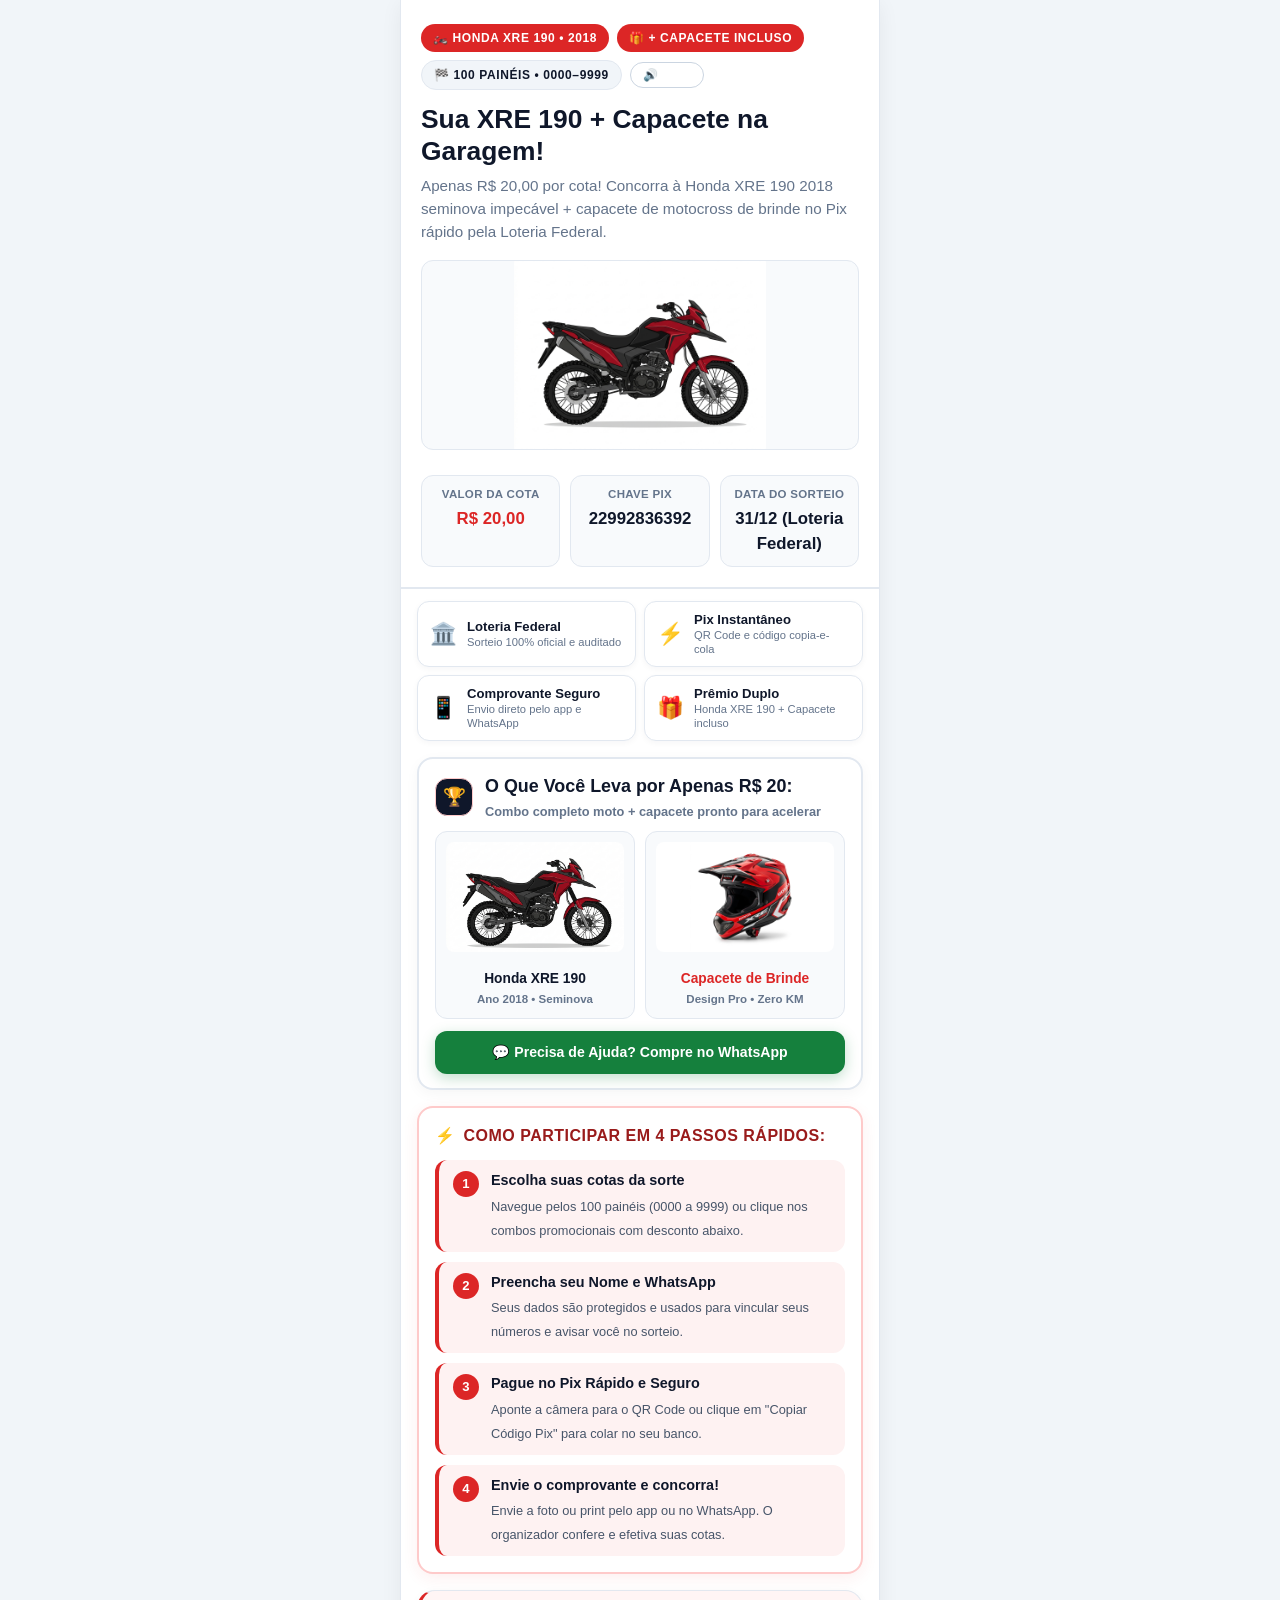
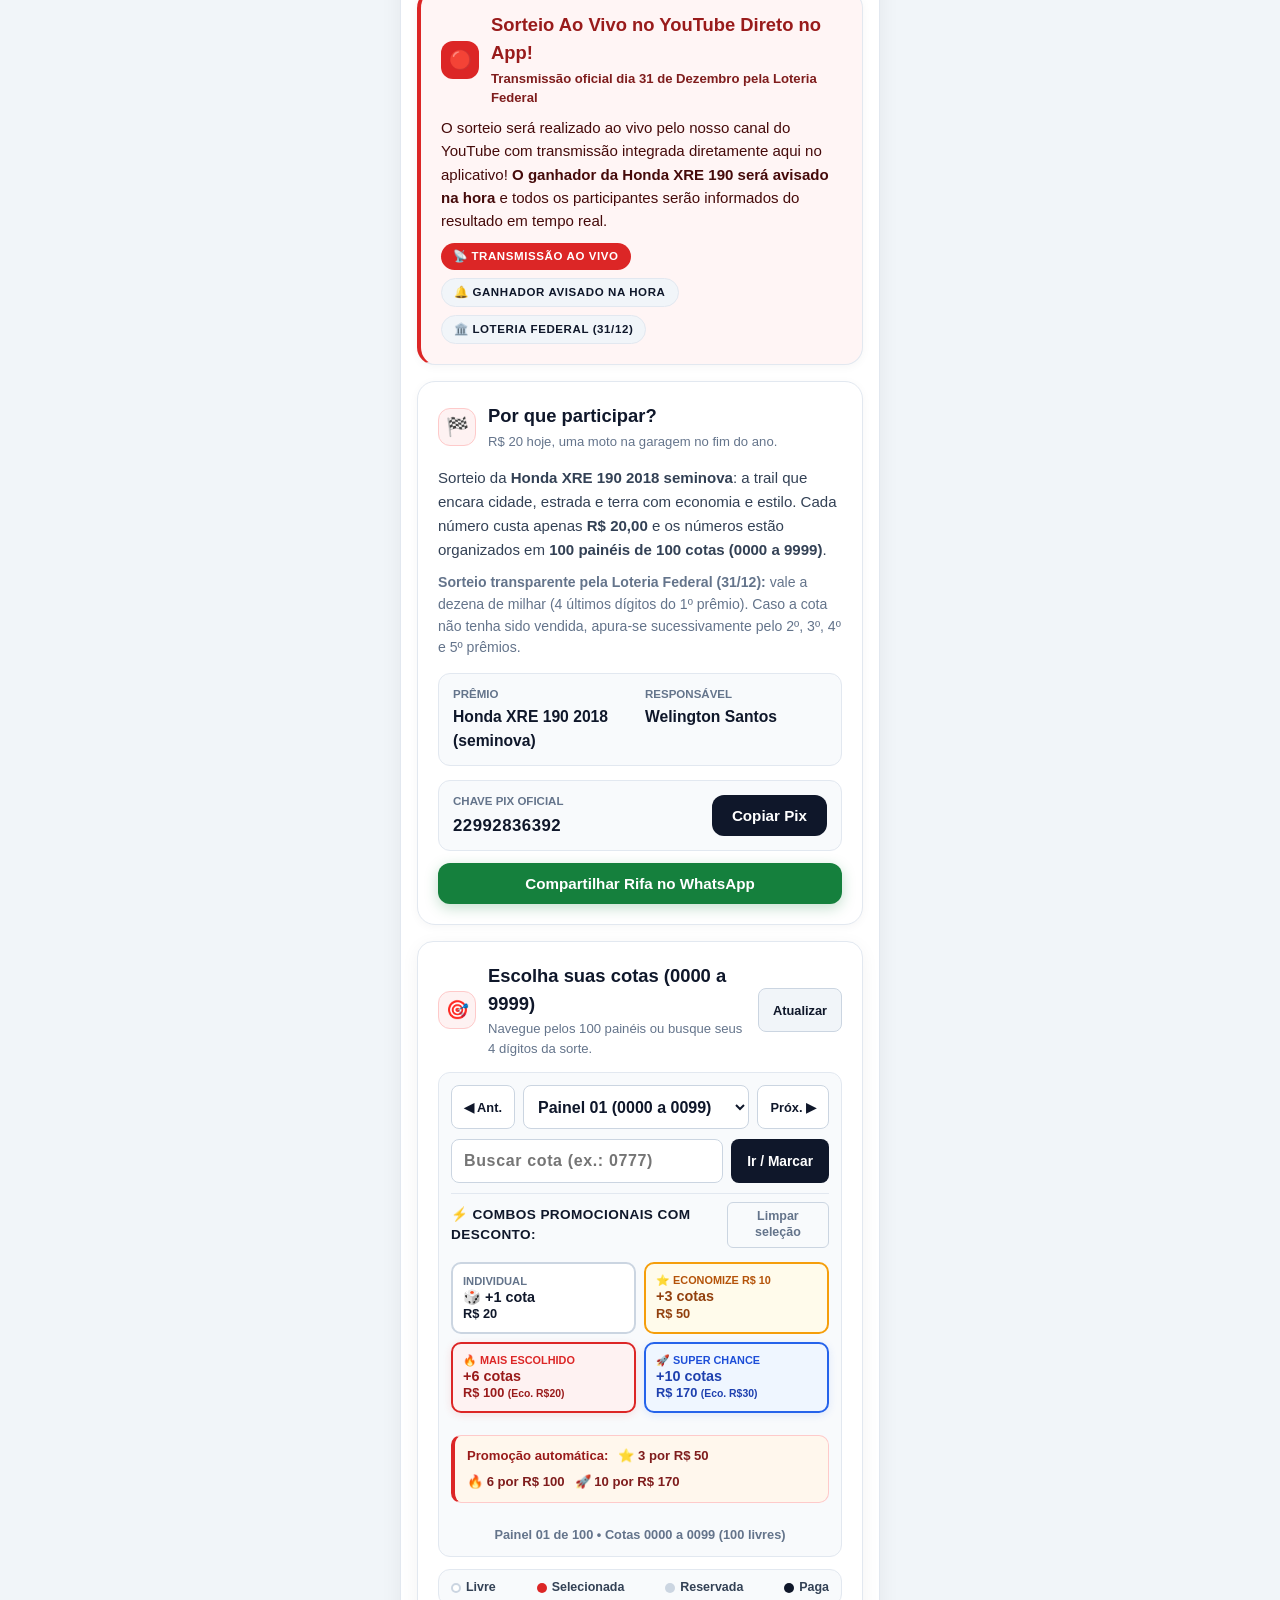
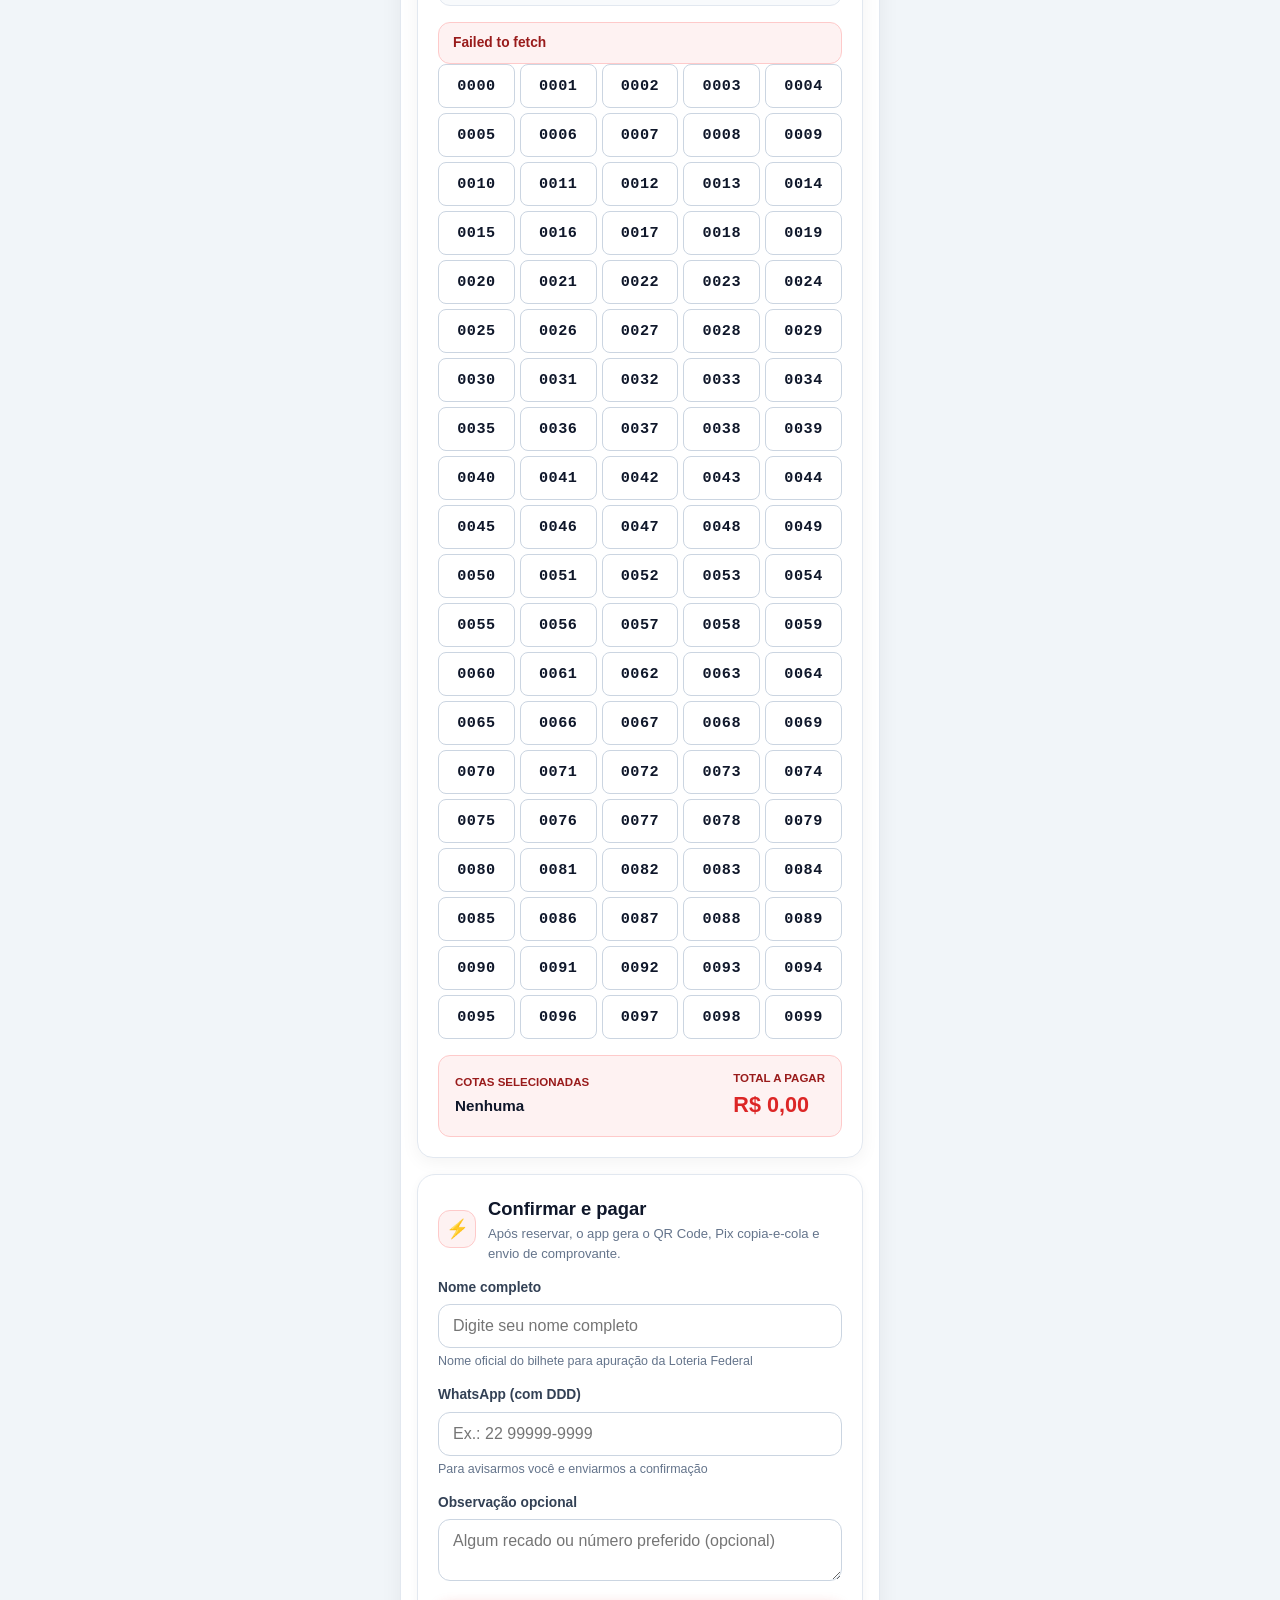
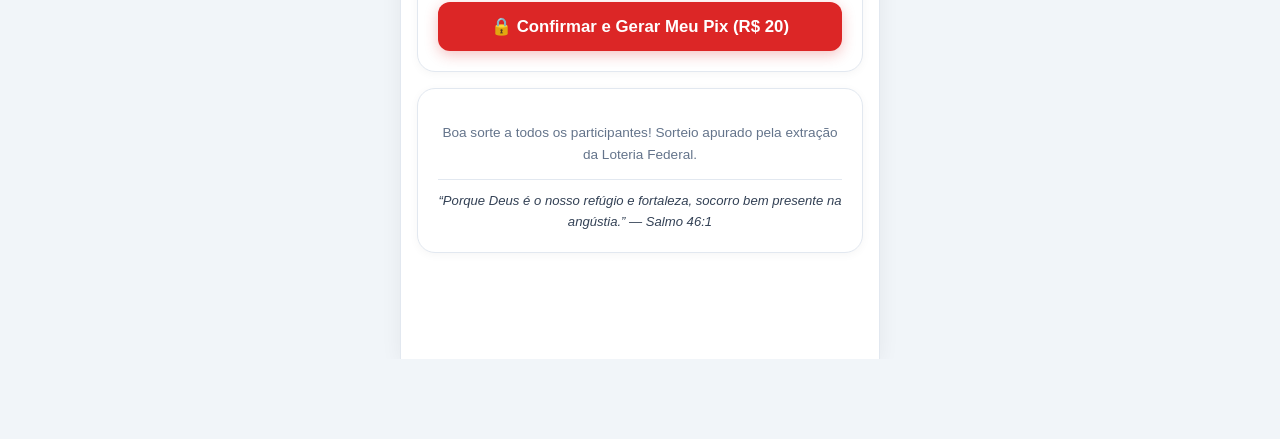
==== index.html @ b991d331 "feat: publicar Ação Entre Amigos com visual claro e painel protegido" ====
<!DOCTYPE html>

<html lang="pt-BR">

<head>

  <meta charset="UTF-8" />

  <meta name="viewport" content="width=device-width, initial-scale=1.0, viewport-fit=cover" />

  <meta name="apple-mobile-web-app-capable" content="yes" />

  <meta name="apple-mobile-web-app-status-bar-style" content="default" />

  <meta name="format-detection" content="telephone=no" />

  <meta name="HandheldFriendly" content="true" />

  <meta name="MobileOptimized" content="width" />

  <title>Rifa Honda XRE 190 2018 | Ação Entre Amigos</title>

  <meta name="description" content="Concorra a uma Honda XRE 190 2018 seminova pela Loteria Federal (31/12). Cotas de R$ 20,00 (0000 a 9999) com Pix rápido. Escolha seu número e garanta o seu." />

  <meta name="theme-color" content="#ffffff" />

  <link rel="preconnect" href="https://api.qrserver.com" />

  <link rel="stylesheet" href="assets/style.css?v=mobile10" />

</head>

<body class="public-body">

  <div class="mobile-app-shell">

    <header class="hero-card">

      <div class="hero-topline">

        <span class="mini-pill">🏍️ HONDA XRE 190 • 2018</span>

        <span class="mini-pill" style="background: #dc2626; color: #ffffff; font-weight: 800;">🎁 + CAPACETE INCLUSO</span>

        <span class="mini-pill mini-pill-light">🏁 100 PAINÉIS • 0000–9999</span>

        <button type="button" id="toggleSoundBtn" class="mini-pill sound-toggle-btn" aria-label="Ligar ou desligar som da moto" style="cursor: pointer; border: 1px solid #cbd5e1; background: #ffffff;">🔊 Som</button>

      </div>

      <audio id="engineAudio" preload="none" src="assets/motorcycle-rev.mp3"></audio>



      <div class="hero-content">

        <div>

          <h1>Sua XRE 190 + Capacete na Garagem!</h1>

          <p>

            Apenas R$ 20,00 por cota! Concorra à Honda XRE 190 2018 seminova impecável + capacete de motocross de brinde no Pix rápido pela Loteria Federal.

          </p>

        </div>

        <img src="assets/xre190-hero.jpg" alt="Honda XRE 190 2018 seminova, prêmio da rifa" class="hero-illustration" />

      </div>



      <div class="hero-stats">

        <div>

          <span>Valor da Cota</span>

          <strong id="valorNumeroHero">R$ 20,00</strong>

        </div>

        <div>

          <span>Chave Pix</span>

          <strong id="pixHero">22992836392</strong>

        </div>

        <div>

          <span>Data do Sorteio</span>

          <strong id="dataSorteioHero">31/12 (Loteria Federal)</strong>

        </div>

      </div>

    </header>



    <!-- Barra de Confiança e Transparência Oficial (Marketing & Garantia) -->
    <section class="trust-strip" aria-label="Garantias e Transparência">
      <div class="trust-item">
        <span class="trust-icon" aria-hidden="true">🏛️</span>
        <div>
          <strong class="trust-title">Loteria Federal</strong>
          <span class="trust-desc">Sorteio 100% oficial e auditado</span>
        </div>
      </div>
      <div class="trust-item">
        <span class="trust-icon" aria-hidden="true">⚡</span>
        <div>
          <strong class="trust-title">Pix Instantâneo</strong>
          <span class="trust-desc">QR Code e código copia-e-cola</span>
        </div>
      </div>
      <div class="trust-item">
        <span class="trust-icon" aria-hidden="true">📱</span>
        <div>
          <strong class="trust-title">Comprovante Seguro</strong>
          <span class="trust-desc">Envio direto pelo app e WhatsApp</span>
        </div>
      </div>
      <div class="trust-item">
        <span class="trust-icon" aria-hidden="true">🎁</span>
        <div>
          <strong class="trust-title">Prêmio Duplo</strong>
          <span class="trust-desc">Honda XRE 190 + Capacete incluso</span>
        </div>
      </div>
    </section>

    <main>

      <!-- Vitrine Oficial dos Prêmios: Moto + Capacete (Almir #691) -->

      <section class="soft-card prize-showcase-card" style="border: 2px solid #e2e8f0; padding: 14px 16px; margin-bottom: 14px; box-shadow: 0 4px 14px rgba(0,0,0,0.04);">

        <div class="card-title-row" style="margin-bottom: 10px;">

          <div class="icon-bubble" style="background: #0f172a; color: #ffffff;">🏆</div>

          <div>

            <h2 style="font-size: 1.12rem; margin: 0 0 2px; color: #0f172a;">O Que Você Leva por Apenas R$ 20:</h2>

            <p style="margin: 0; color: #64748b; font-size: 0.8rem; font-weight: 600;">Combo completo moto + capacete pronto para acelerar</p>

          </div>

        </div>



        <div class="dual-prize-grid" style="display: grid; grid-template-columns: 1fr 1fr; gap: 10px; margin-bottom: 12px;">

          <div class="prize-item" style="background: #f8fafc; border: 1px solid #e2e8f0; border-radius: 12px; padding: 10px; text-align: center;">

            <img src="assets/xre190-hero.jpg" alt="Honda XRE 190 2018 seminova" style="width: 100%; height: 110px; object-fit: cover; border-radius: 8px; margin-bottom: 6px;" />

            <strong style="display: block; font-size: 0.86rem; color: #0f172a;">Honda XRE 190</strong>

            <span style="display: block; font-size: 0.72rem; color: #64748b; font-weight: 600;">Ano 2018 • Seminova</span>

          </div>



          <div class="prize-item" style="background: #f8fafc; border: 1px solid #e2e8f0; border-radius: 12px; padding: 10px; text-align: center;">

            <img src="assets/capacete-premio.jpg" alt="Capacete de Motocross/Enduro" style="width: 100%; height: 110px; object-fit: contain; background: #ffffff; border-radius: 8px; margin-bottom: 6px;" />

            <strong style="display: block; font-size: 0.86rem; color: #dc2626;">Capacete de Brinde</strong>

            <span style="display: block; font-size: 0.72rem; color: #64748b; font-weight: 600;">Design Pro • Zero KM</span>

          </div>

        </div>



        <a href="https://wa.me/5522992839362?text=Ol%C3%A1%2C%20quero%20ajuda%20para%20comprar%20minhas%20cotas%20da%20Honda%20XRE%20190%20com%20capacete!" target="_blank" rel="noopener" class="button button-whatsapp button-full" style="font-size: 0.88rem; padding: 11px 14px; text-decoration: none;">

          💬 Precisa de Ajuda? Compre no WhatsApp

        </a>

      </section>

      <!-- Anúncio Oficial: Sorteio Ao Vivo no YouTube (Almir #389) -->

            <!-- Passo a passo facil para pessoas simples (Almir #601 / Almir #1489) -->
      <section class="soft-card steps-card" style="background: #ffffff; border: 2px solid #fecaca; border-radius: 16px; padding: 16px; margin-bottom: 16px; box-shadow: 0 4px 16px rgba(220, 38, 38, 0.07);">
        <h3 style="margin: 0 0 12px; font-size: 1rem; font-weight: 800; color: #991b1b; text-transform: uppercase; letter-spacing: 0.5px; display: flex; align-items: center; gap: 8px;">
          <span>&#9889;</span> Como Participar em 4 Passos Rápidos:
        </h3>
        <div style="display: grid; grid-template-columns: 1fr; gap: 10px;">
          <div style="display: flex; align-items: flex-start; gap: 12px; background: #fef2f2; padding: 10px 14px; border-radius: 12px; border-left: 4px solid #dc2626;">
            <span style="background: #dc2626; color: #fff; width: 26px; height: 26px; border-radius: 50%; display: flex; align-items: center; justify-content: center; font-weight: 800; font-size: 0.82rem; flex-shrink: 0; margin-top: 1px;">1</span>
            <div>
              <strong style="display: block; font-size: 0.9rem; color: #0f172a; margin-bottom: 2px;">Escolha suas cotas da sorte</strong>
              <span style="font-size: 0.8rem; color: #475569; line-height: 1.35;">Navegue pelos 100 painéis (0000 a 9999) ou clique nos combos promocionais com desconto abaixo.</span>
            </div>
          </div>
          <div style="display: flex; align-items: flex-start; gap: 12px; background: #fef2f2; padding: 10px 14px; border-radius: 12px; border-left: 4px solid #dc2626;">
            <span style="background: #dc2626; color: #fff; width: 26px; height: 26px; border-radius: 50%; display: flex; align-items: center; justify-content: center; font-weight: 800; font-size: 0.82rem; flex-shrink: 0; margin-top: 1px;">2</span>
            <div>
              <strong style="display: block; font-size: 0.9rem; color: #0f172a; margin-bottom: 2px;">Preencha seu Nome e WhatsApp</strong>
              <span style="font-size: 0.8rem; color: #475569; line-height: 1.35;">Seus dados são protegidos e usados para vincular seus números e avisar você no sorteio.</span>
            </div>
          </div>
          <div style="display: flex; align-items: flex-start; gap: 12px; background: #fef2f2; padding: 10px 14px; border-radius: 12px; border-left: 4px solid #dc2626;">
            <span style="background: #dc2626; color: #fff; width: 26px; height: 26px; border-radius: 50%; display: flex; align-items: center; justify-content: center; font-weight: 800; font-size: 0.82rem; flex-shrink: 0; margin-top: 1px;">3</span>
            <div>
              <strong style="display: block; font-size: 0.9rem; color: #0f172a; margin-bottom: 2px;">Pague no Pix Rápido e Seguro</strong>
              <span style="font-size: 0.8rem; color: #475569; line-height: 1.35;">Aponte a câmera para o QR Code ou clique em "Copiar Código Pix" para colar no seu banco.</span>
            </div>
          </div>
          <div style="display: flex; align-items: flex-start; gap: 12px; background: #fef2f2; padding: 10px 14px; border-radius: 12px; border-left: 4px solid #dc2626;">
            <span style="background: #dc2626; color: #fff; width: 26px; height: 26px; border-radius: 50%; display: flex; align-items: center; justify-content: center; font-weight: 800; font-size: 0.82rem; flex-shrink: 0; margin-top: 1px;">4</span>
            <div>
              <strong style="display: block; font-size: 0.9rem; color: #0f172a; margin-bottom: 2px;">Envie o comprovante e concorra!</strong>
              <span style="font-size: 0.8rem; color: #475569; line-height: 1.35;">Envie a foto ou print pelo app ou no WhatsApp. O organizador confere e efetiva suas cotas.</span>
            </div>
          </div>
        </div>
      </section>



      <section class="soft-card live-announcement-card" style="border-left: 4px solid #dc2626; background: #fff5f5; margin-bottom: 16px;">

        <div class="card-title-row" style="margin-bottom: 8px;">

          <div class="icon-bubble" style="background: #dc2626; color: #ffffff; border: none;">🔴</div>

          <div>

            <h2 style="color: #991b1b; font-size: 1.15rem; margin: 0 0 2px;">Sorteio Ao Vivo no YouTube Direto no App!</h2>

            <p style="color: #7f1d1d; font-weight: 600; margin: 0;">Transmissão oficial dia 31 de Dezembro pela Loteria Federal</p>

          </div>

        </div>

        <p class="main-text" style="color: #450a0a; margin-bottom: 10px; line-height: 1.55;">

          O sorteio será realizado ao vivo pelo nosso canal do YouTube com transmissão integrada diretamente aqui no aplicativo! <strong>O ganhador da Honda XRE 190 será avisado na hora</strong> e todos os participantes serão informados do resultado em tempo real.

        </p>

        <div style="display: flex; gap: 8px; flex-wrap: wrap;">

          <span class="mini-pill" style="background: #dc2626; font-size: 0.72rem;">📡 TRANSMISSÃO AO VIVO</span>

          <span class="mini-pill mini-pill-light" style="font-size: 0.72rem;">🔔 GANHADOR AVISADO NA HORA</span>

          <span class="mini-pill mini-pill-light" style="font-size: 0.72rem;">🏛️ LOTERIA FEDERAL (31/12)</span>

        </div>

      </section>



      <section class="soft-card cause-card">

        <div class="card-title-row">

          <div class="icon-bubble">🏁</div>

          <div>

            <h2>Por que participar?</h2>

            <p>R$ 20 hoje, uma moto na garagem no fim do ano.</p>

          </div>

        </div>



        <p class="main-text">

          Sorteio da <strong>Honda XRE 190 2018 seminova</strong>: a trail que encara cidade, estrada e terra com economia e estilo. Cada número custa apenas <strong>R$ 20,00</strong> e os números estão organizados em <strong>100 painéis de 100 cotas (0000 a 9999)</strong>.

        </p>

        <p class="support-text">

          <strong>Sorteio transparente pela Loteria Federal (31/12):</strong> vale a dezena de milhar (4 últimos dígitos do 1º prêmio). Caso a cota não tenha sido vendida, apura-se sucessivamente pelo 2º, 3º, 4º e 5º prêmios.

        </p>



        <div class="mini-info-grid">

          <div><span>Prêmio</span><strong id="premioInfo">Honda XRE 190 2018 + Capacete de Brinde</strong></div>

          <div><span>Responsável</span><strong id="responsavelInfo">Welington Santos</strong></div>

        </div>



        <div class="pix-box">

          <div>

            <span>Chave Pix Oficial</span>

            <strong id="pixKeyText">22992836392</strong>

          </div>

          <button class="button button-blue" type="button" id="copyPixBtn">Copiar Pix</button>

        </div>



        <button class="button button-whatsapp button-full" type="button" id="shareBtn" style="margin-top: 12px;">Compartilhar Rifa no WhatsApp</button>

      </section>



      <section class="soft-card numbers-card">

        <div class="card-title-row title-with-action">

          <div class="title-left">

            <div class="icon-bubble">🎯</div>

            <div>

              <h2>Escolha suas cotas (0000 a 9999)</h2>

              <p>Navegue pelos 100 painéis ou busque seus 4 dígitos da sorte.</p>

            </div>

          </div>

          <button class="small-button" type="button" id="refreshBtn">Atualizar</button>

        </div>



        <div class="panel-controls" aria-label="Navegação de painéis e busca de cota">

          <div class="panel-nav-row">

            <button class="small-button panel-step-btn" type="button" id="prevPanelBtn" aria-label="Painel anterior">◀ Ant.</button>

            <select id="panelSelect" class="panel-select" aria-label="Selecionar painel de 100 números"></select>

            <button class="small-button panel-step-btn" type="button" id="nextPanelBtn" aria-label="Próximo painel">Próx. ▶</button>

          </div>

          <div class="panel-search-row">

            <input type="text" id="searchNumberInput" class="search-number-input" inputmode="numeric" maxlength="4" placeholder="Buscar cota (ex.: 0777)" aria-label="Buscar número de 4 dígitos" />

            <button class="button button-blue search-number-btn" type="button" id="searchNumberBtn">Ir / Marcar</button>

          </div>

                    <div class="quick-pick-bar" aria-label="Escolha rápida de cotas promocionais">
            <div class="quick-pick-header" style="display: flex; justify-content: space-between; align-items: center; margin-bottom: 8px; width: 100%;">
              <span class="quick-pick-label" style="font-weight: 800; color: #0f172a; font-size: 0.85rem;">&#9889; Combos Promocionais com Desconto:</span>
              <button class="quick-pick-btn clear-btn" type="button" id="clearSelectionBtn" style="font-size: 0.78rem; padding: 6px 12px; border-radius: 6px; border: 1px solid #cbd5e1; background: #f8fafc; color: #64748b; cursor: pointer; min-height: 38px;">Limpar seleção</button>
            </div>
            <div class="quick-pick-actions" style="display: grid; grid-template-columns: 1fr 1fr; gap: 8px; width: 100%;">
              <button class="quick-pick-btn qp-card" type="button" data-quick-pick="1" style="min-height: 52px; padding: 10px; border-radius: 10px; border: 2px solid #cbd5e1; background: #ffffff; text-align: left; cursor: pointer; transition: transform 0.1s ease;">
                <span style="font-size: 0.7rem; font-weight: 800; color: #64748b; display: block; text-transform: uppercase;">Individual</span>
                <strong style="font-size: 0.9rem; color: #0f172a;">&#127922; +1 cota</strong>
                <span style="font-size: 0.8rem; font-weight: 800; color: #0f172a; float: right;">R$ 20</span>
              </button>
              <button class="quick-pick-btn qp-card" type="button" data-quick-pick="3" style="min-height: 52px; padding: 10px; border-radius: 10px; border: 2px solid #f59e0b; background: #fffbeb; text-align: left; cursor: pointer; transition: transform 0.1s ease;">
                <span style="font-size: 0.68rem; font-weight: 900; color: #b45309; display: block; text-transform: uppercase;">&#11088; Economize R$ 10</span>
                <strong style="font-size: 0.9rem; color: #92400e;">+3 cotas</strong>
                <span style="font-size: 0.8rem; font-weight: 800; color: #92400e; float: right;">R$ 50</span>
              </button>
              <button class="quick-pick-btn qp-card" type="button" data-quick-pick="6" style="min-height: 52px; padding: 10px; border-radius: 10px; border: 2px solid #dc2626; background: #fef2f2; text-align: left; cursor: pointer; transition: transform 0.1s ease; box-shadow: 0 2px 8px rgba(220, 38, 38, 0.12);">
                <span style="font-size: 0.68rem; font-weight: 900; color: #dc2626; display: block; text-transform: uppercase;">&#128293; Mais Escolhido</span>
                <strong style="font-size: 0.9rem; color: #991b1b;">+6 cotas</strong>
                <span style="font-size: 0.8rem; font-weight: 800; color: #991b1b; float: right;">R$ 100 <small style="font-size: 0.65rem;">(Eco. R$20)</small></span>
              </button>
              <button class="quick-pick-btn qp-card" type="button" data-quick-pick="10" style="min-height: 52px; padding: 10px; border-radius: 10px; border: 2px solid #2563eb; background: #eff6ff; text-align: left; cursor: pointer; transition: transform 0.1s ease; box-shadow: 0 2px 8px rgba(37, 99, 235, 0.12);">
                <span style="font-size: 0.68rem; font-weight: 900; color: #1d4ed8; display: block; text-transform: uppercase;">&#128640; Super Chance</span>
                <strong style="font-size: 0.9rem; color: #1e40af;">+10 cotas</strong>
                <span style="font-size: 0.8rem; font-weight: 800; color: #1e40af; float: right;">R$ 170 <small style="font-size: 0.65rem;">(Eco. R$30)</small></span>
              </button>
            </div>
          </div>

          <aside class="promo-strip" aria-label="Promoções automáticas">

            <strong>Promoção automática:</strong><span>⭐ 3 por R$ 50</span><span>🔥 6 por R$ 100</span><span>🚀 10 por R$ 170</span>

          </aside>

          <div class="panel-meta-row" id="panelMetaText">Painel 01 de 100 • Números 0000 a 0099</div>

        </div>



        <div class="legend-mobile">

          <span><i class="status-dot free"></i>Livre</span>

          <span><i class="status-dot selected"></i>Selecionada</span>

          <span><i class="status-dot reserved"></i>Reservada</span>

          <span><i class="status-dot paid"></i>Paga</span>

        </div>



        <div id="statusMessage" class="message-box" hidden></div>

        <div id="numbersGrid" class="numbers-grid" aria-live="polite"></div>



        <div class="total-card">

          <div>

            <span>Cotas Selecionadas</span>

            <strong id="selectedNumbersText">Nenhuma</strong>

          </div>

          <div>

            <span>Total a Pagar</span>

            <strong id="selectedTotalText">R$ 0,00</strong>

          </div>

        </div>

      </section>



      <section class="soft-card form-card">

        <div class="card-title-row">

          <div class="icon-bubble">⚡</div>

          <div>

            <h2>Confirmar e pagar</h2>

            <p>Após reservar, o app gera o QR Code, Pix copia-e-cola e envio de comprovante.</p>

          </div>

        </div>



        <form id="reserveForm" autocomplete="on" class="mobile-form">

          <label>

            Nome completo

            <input type="text" id="nome" name="nome" placeholder="Digite seu nome completo" required />

            <small style="display:block; color: #64748b; font-size: 0.78rem; font-weight: 500; margin-top: 4px;">Nome oficial do bilhete para apuração da Loteria Federal</small>

          </label>

          <label>

            WhatsApp (com DDD)

            <input type="tel" id="whatsapp" name="whatsapp" placeholder="Ex.: 22 99999-9999" required />

            <small style="display:block; color: #64748b; font-size: 0.78rem; font-weight: 500; margin-top: 4px;">Para avisarmos você e enviarmos a confirmação</small>

          </label>

          <label>

            Observação opcional

            <textarea id="observacao" name="observacao" rows="2" placeholder="Algum recado ou número preferido (opcional)"></textarea>

          </label>

          <button class="button button-main button-full" type="submit" id="reserveBtn" style="font-size: 1.05rem; padding: 14px 20px;">🔒 Confirmar e Gerar Meu Pix (R$ 20)</button>

        </form>

      </section>

    </main>



    <footer class="soft-card footer-card">

      <p>

        Boa sorte a todos os participantes! Sorteio apurado pela extração da Loteria Federal.

      </p>

      <blockquote>“Porque Deus é o nosso refúgio e fortaleza, socorro bem presente na angústia.” — Salmo 46:1</blockquote>

    </footer>

  </div>



  <div class="bottom-summary" id="bottomSummary" hidden>

    <div>

      <span>Cotas Selecionadas</span>

      <strong id="bottomSelectedText">Nenhuma</strong>

    </div>

    <button class="button button-main" type="button" id="goToFormBtn">🏍️ Comprar Cotas</button>

  </div>



  <div class="modal" id="successModal" aria-hidden="true">

    <div class="modal-backdrop" data-close-modal></div>

    <div class="modal-card" role="dialog" aria-modal="true" aria-labelledby="modalTitle">

      <button class="modal-close" type="button" data-close-modal aria-label="Fechar">×</button>



      <div class="modal-heart">🏍️</div>

      <h2 id="modalTitle">Reserva Confirmada!</h2>

      <p class="modal-subtitle">Efetue o Pix abaixo e envie o comprovante para garantir suas cotas.</p>



      <div class="payment-summary">

        <div><span>Cotas</span><strong id="modalNumbers">—</strong></div>

        <div><span>Valor Total</span><strong id="modalTotal">—</strong></div>

        <div><span>Chave Pix</span><strong id="modalPixKey">—</strong></div>

      </div>



      <div class="qr-area">

        <img id="pixQrCode" alt="QR Code Pix" />

        <p>Aponte a câmera do seu banco ou utilize o copia-e-cola abaixo.</p>

      </div>



      <label class="copy-paste-label">

        Pix copia e cola

        <textarea id="pixCopyPaste" rows="4" readonly></textarea>

      </label>



            <div class="modal-actions-grid">
        <button class="button button-main" type="button" id="copyPixPayloadBtn" style="grid-column: 1 / -1; min-height: 52px; font-size: 1.05rem; font-weight: 900; background: #dc2626; color: #ffffff; border-radius: 12px; display: flex; align-items: center; justify-content: center; gap: 8px; border: none; cursor: pointer; box-shadow: 0 4px 16px rgba(220, 38, 38, 0.35);">
          &#128203; Copiar Código Pix (Copia e Cola)
        </button>
        <button class="button button-blue" type="button" id="copyPixAgainBtn" style="min-height: 48px; border-radius: 10px; font-weight: 700;">Copiar Chave</button>
        <a class="button button-whatsapp" id="openWhatsAppBtn" target="_blank" rel="noopener" style="min-height: 48px; border-radius: 10px; display: flex; align-items: center; justify-content: center; font-weight: 800;">&#128172; Enviar no WhatsApp</a>
        <button class="button button-amber" type="button" id="btnDownloadReceipt" style="grid-column: 1 / -1; background: #f59e0b; color: #000; font-weight: 900; font-size: 0.95rem; border-radius: 12px; padding: 13px; display: flex; align-items: center; justify-content: center; gap: 8px; border: none; cursor: pointer; min-height: 48px; box-shadow: 0 4px 12px rgba(245, 158, 11, 0.25);">&#128229; Baixar Comprovante Oficial (PDF / Imagem)</button>
      </div>



      <div class="proof-upload-card">

        <div class="card-title-row compact-title">

          <div class="icon-bubble small">📎</div>

          <div>

            <h3>Enviar comprovante pelo app</h3>

            <p>Envie foto ou print do Pix. A responsável confere no painel na hora.</p>

          </div>

        </div>



        <label class="file-label">

          <input type="file" id="proofFile" accept="image/*,.pdf" />

          <span id="proofFileName">Escolher comprovante ou print</span>

        </label>



        <button class="button button-main button-full" type="button" id="sendProofBtn">Enviar comprovante</button>

        <p class="tiny-warning">Por segurança, a confirmação final é conferida no banco pela responsável.</p>

        <div id="proofMessage" class="message-box" hidden></div>

      </div>

    </div>

  </div>



  <!-- Fallback de Configuração Pública Sanitizada -->

  <script>

    window.RIFA_CONFIG = window.RIFA_CONFIG || {

      NOME_RIFA: "Ação Entre Amigos — Rifa Honda XRE 190 2018",

      TITULO_CURTO: "Rifa Honda XRE 190",

      SUBTITULO: "Ação Entre Amigos",

      RESPONSAVEL_NOME: "Welington Santos",

      WHATSAPP_RESPONSAVEL: "5522992839362",

      DATA_SORTEIO: "31/12 (Loteria Federal)",

      PREMIO_RIFA: "Honda XRE 190 2018 (seminova)",

      PIX_KEY: "22992836392",

      PIX_RECEBEDOR: "WELINGTON SANTOS",

      PIX_CIDADE: "CARMO",

      VALOR_NUMERO: 20,

      QUANTIDADE_NUMEROS: 10000,

      NUMERO_INICIAL: 0,

      TAMANHO_PAINEL: 100,

      AUTO_CONFIRMAR_COM_COMPROVANTE: false,

      API_URL: "https://script.google.com/macros/s/AKfycbxPV_Y1h0k_ZbJl5XsF2fx3v8vx-r-s9mOk5SiaCAtKu3D9Ix5F-smWYPvVfv2g0OoN/exec"

    };

  </script>

  <script src="assets/config.js"></script>

  <script src="assets/app.js?v=clean9_mobile"></script>

  <script>

    (function initSound() {
      const audio = document.getElementById('engineAudio');
      const btn = document.getElementById('toggleSoundBtn');
      if (!audio || !btn) return;
      let soundEnabled = true;

      window.playMotoSound = function() {
        if (!soundEnabled) return;
        try {
          audio.currentTime = 0;
          audio.play().catch(function() {});
        } catch (e) {}
      };

      // Mute / Unmute toggle button
      btn.addEventListener('click', function(e) {
        e.stopPropagation();
        soundEnabled = !soundEnabled;
        if (soundEnabled) {
          btn.textContent = '🔊 Som';
          window.playMotoSound();
        } else {
          btn.textContent = '🔇 Mudo';
          audio.pause();
          audio.currentTime = 0;
        }
      });

      function hasSelectedNumbers() {
        const bottom = document.getElementById('bottomSummary');
        if (bottom && !bottom.hidden) return true;
        return document.querySelectorAll('.number-button.selected').length > 0;
      }

      // Trigger sound ONLY on red Comprar click when numbers are selected (Almir #765 / #780 / #792)
      function attachBuyTriggers() {
        const goToFormBtn = document.getElementById('goToFormBtn');
        if (goToFormBtn) {
          goToFormBtn.addEventListener('click', function() {
            if (hasSelectedNumbers()) {
              window.playMotoSound();
            }
          });
        }
        const reserveBtn = document.getElementById('reserveBtn');
        if (reserveBtn) {
          reserveBtn.addEventListener('click', function() {
            if (hasSelectedNumbers()) {
              window.playMotoSound();
            }
          });
        }
      }

      if (document.readyState === 'loading') {
        document.addEventListener('DOMContentLoaded', attachBuyTriggers);
      } else {
        attachBuyTriggers();
      }
    })();

  </script>

</body>

</html>
---- assets/style.css ----
/* ========================================================
   RIFA HONDA XRE 190 2018 — TEMA CLEAN (BRANCO, PRETO, VERMELHO E CINZAS)
   Design limpo, minimalista, mobile-first e 100% acessível (WCAG AA/AAA).
   Paleta:
     Branco Puro: #ffffff, #fafafa
     Preto / Grafite Escuro: #0f172a, #1e293b, #000000
     Vermelho Destaque (Racing Red): #dc2626, #b91c1c, #991b1b, #fef2f2 (fundo suave)
     Cinzas Estruturais: #f8fafc, #f1f5f9, #e2e8f0, #cbd5e1, #94a3b8, #64748b, #334155
     WhatsApp Seguro: #15803d (Contraste > 5.02:1 sobre branco)
   ======================================================== */

:root {
  --bg-page: #f1f5f9;
  --bg-shell: #ffffff;
  --bg-card: #ffffff;
  --bg-subtle: #f8fafc;
  --bg-muted: #f1f5f9;

  --border-light: #e2e8f0;
  --border-medium: #cbd5e1;
  --border-dark: #94a3b8;

  --text-main: #0f172a;
  --text-body: #334155;
  --text-muted: #64748b;
  --text-light: #94a3b8;
  --text-white: #ffffff;

  --red-primary: #dc2626;
  --red-hover: #b91c1c;
  --red-dark: #991b1b;
  --red-soft-bg: #fef2f2;
  --red-soft-border: #fecaca;

  --black-solid: #0f172a;
  --black-hover: #1e293b;

  --whatsapp-green: #15803d;
  --whatsapp-hover: #166534;

  --radius-sm: 8px;
  --radius-md: 12px;
  --radius-lg: 18px;
  --radius-full: 9999px;

  --shadow-subtle: 0 2px 10px rgba(0, 0, 0, 0.04);
  --shadow-card: 0 4px 20px rgba(0, 0, 0, 0.06);
  --shadow-float: 0 -4px 25px rgba(0, 0, 0, 0.08);
  --shadow-modal: 0 20px 45px rgba(0, 0, 0, 0.18);
}

*, *::before, *::after {
  box-sizing: border-box;
}

html {
  -webkit-text-size-adjust: 100%;
  text-size-adjust: 100%;
  touch-action: manipulation;
  overflow-x: hidden;
  width: 100%;
}

body.public-body {
  margin: 0;
  padding: 0;
  background-color: var(--bg-page);
  color: var(--text-main);
  font-family: -apple-system, BlinkMacSystemFont, "Segoe UI", Roboto, "Helvetica Neue", Arial, sans-serif;
  -webkit-font-smoothing: antialiased;
  -moz-osx-font-smoothing: grayscale;
  line-height: 1.5;
  overflow-x: hidden;
  width: 100%;
  max-width: 100%;
  touch-action: manipulation;
  -webkit-overflow-scrolling: touch;
}

/* SHELL MOBILE ANTI-PINÇA & VIEWPORT CONTAINMENT */
.mobile-app-shell {
  max-width: 480px;
  width: 100%;
  margin: 0 auto;
  min-height: 100vh;
  background-color: var(--bg-shell);
  border-left: 1px solid var(--border-light);
  border-right: 1px solid var(--border-light);
  box-shadow: var(--shadow-card);
  position: relative;
  padding-bottom: 90px; /* espaço para o floating bottom bar */
  overflow-x: hidden;
  box-sizing: border-box;
}

/* HEADER / HERO */
.hero-card {
  background-color: var(--bg-shell);
  border-bottom: 2px solid var(--border-light);
  padding: 24px 20px 20px;
}

.hero-topline {
  display: flex;
  gap: 8px;
  align-items: center;
  margin-bottom: 14px;
}

.mini-pill {
  display: inline-flex;
  align-items: center;
  gap: 4px;
  padding: 5px 12px;
  border-radius: var(--radius-full);
  font-size: 0.75rem;
  font-weight: 800;
  letter-spacing: 0.6px;
  text-transform: uppercase;
  background-color: var(--red-primary);
  color: var(--text-white);
}

.mini-pill.mini-pill-light {
  background-color: var(--bg-muted);
  color: var(--text-main);
  border: 1px solid var(--border-light);
}

.hero-content h1 {
  font-size: 1.65rem;
  font-weight: 800;
  color: var(--text-main);
  margin: 0 0 8px;
  line-height: 1.2;
}

.hero-content p {
  font-size: 0.95rem;
  color: var(--text-muted);
  margin: 0;
  line-height: 1.5;
}

.hero-illustration {
  width: 100%;
  max-height: 190px;
  object-fit: contain;
  border-radius: var(--radius-md);
  margin-top: 16px;
  background-color: var(--bg-subtle);
  border: 1px solid var(--border-light);
}

.hero-stats {
  display: grid;
  grid-template-columns: repeat(3, 1fr);
  gap: 10px;
  margin-top: 18px;
}

.hero-stats > div {
  background-color: var(--bg-subtle);
  border: 1px solid var(--border-light);
  border-radius: var(--radius-md);
  padding: 10px 8px;
  text-align: center;
}

.hero-stats span {
  display: block;
  font-size: 0.72rem;
  font-weight: 700;
  color: var(--text-muted);
  text-transform: uppercase;
  margin-bottom: 3px;
  letter-spacing: 0.3px;
}

.hero-stats strong {
  display: block;
  font-size: 1.05rem;
  font-weight: 800;
  color: var(--text-main);
}

#valorNumeroHero {
  color: var(--red-primary);
}

/* CARTOES DE CONTEUDO */
.soft-card {
  background-color: var(--bg-card);
  border: 1px solid var(--border-light);
  border-radius: var(--radius-lg);
  padding: 20px;
  margin: 16px;
  box-shadow: var(--shadow-subtle);
}

.card-title-row {
  display: flex;
  align-items: center;
  gap: 12px;
  margin-bottom: 14px;
}

.card-title-row.title-with-action {
  justify-content: space-between;
}

.title-left {
  display: flex;
  align-items: center;
  gap: 12px;
}

.icon-bubble {
  width: 38px;
  height: 38px;
  border-radius: var(--radius-md);
  background-color: var(--red-soft-bg);
  border: 1px solid var(--red-soft-border);
  color: var(--red-primary);
  display: flex;
  align-items: center;
  justify-content: center;
  font-size: 1.15rem;
  flex-shrink: 0;
}

.icon-bubble.small {
  width: 32px;
  height: 32px;
  font-size: 1rem;
}

.card-title-row h2 {
  font-size: 1.15rem;
  font-weight: 800;
  color: var(--text-main);
  margin: 0 0 2px;
}

.card-title-row p {
  font-size: 0.82rem;
  color: var(--text-muted);
  margin: 0;
}

.main-text {
  font-size: 0.94rem;
  color: var(--text-body);
  line-height: 1.6;
  margin: 0 0 10px;
}

.support-text {
  font-size: 0.88rem;
  color: var(--text-muted);
  line-height: 1.55;
  margin: 0 0 14px;
}

.mini-info-grid {
  display: grid;
  grid-template-columns: 1fr 1fr;
  gap: 10px;
  background-color: var(--bg-subtle);
  border: 1px solid var(--border-light);
  border-radius: var(--radius-md);
  padding: 12px 14px;
  margin-bottom: 14px;
}

.mini-info-grid span {
  display: block;
  font-size: 0.72rem;
  color: var(--text-muted);
  text-transform: uppercase;
  font-weight: 700;
  margin-bottom: 2px;
}

.mini-info-grid strong {
  font-size: 0.98rem;
  font-weight: 700;
  color: var(--text-main);
}

/* CAIXA DE PIX */
.pix-box {
  display: flex;
  justify-content: space-between;
  align-items: center;
  background-color: var(--bg-subtle);
  border: 1px solid var(--border-light);
  border-radius: var(--radius-md);
  padding: 12px 14px;
  margin-top: 12px;
}

.pix-box span {
  display: block;
  font-size: 0.72rem;
  color: var(--text-muted);
  font-weight: 700;
  text-transform: uppercase;
  margin-bottom: 2px;
}

.pix-box strong {
  font-size: 1.05rem;
  font-weight: 800;
  color: var(--text-main);
  letter-spacing: 0.5px;
}

/* BOTOES */
.button {
  display: inline-flex;
  align-items: center;
  justify-content: center;
  gap: 8px;
  padding: 12px 20px;
  font-size: 0.95rem;
  font-weight: 700;
  border-radius: var(--radius-md);
  border: none;
  cursor: pointer;
  text-decoration: none;
  transition: background-color 0.15s ease, transform 0.1s ease, box-shadow 0.15s ease;
}

.button-main {
  background-color: var(--red-primary);
  color: var(--text-white);
  box-shadow: 0 4px 14px rgba(220, 38, 38, 0.28);
}

.button-main:hover {
  background-color: var(--red-hover);
  transform: translateY(-1px);
}

.button-blue {
  background-color: var(--black-solid);
  color: var(--text-white);
}

.button-blue:hover {
  background-color: var(--black-hover);
}

.button-whatsapp {
  background-color: var(--whatsapp-green);
  color: var(--text-white);
  box-shadow: 0 4px 14px rgba(21, 128, 61, 0.25);
}

.button-whatsapp:hover {
  background-color: var(--whatsapp-hover);
  transform: translateY(-1px);
}

.button-full {
  width: 100%;
}

.small-button {
  padding: 6px 14px;
  font-size: 0.8rem;
  font-weight: 700;
  border-radius: var(--radius-sm);
  background-color: var(--bg-muted);
  color: var(--text-main);
  border: 1px solid var(--border-medium);
  cursor: pointer;
  transition: all 0.15s ease;
}

.small-button:hover {
  background-color: var(--border-light);
  border-color: var(--border-dark);
}

/* LEGENDA DAS COTAS */
.legend-mobile {
  display: flex;
  justify-content: space-between;
  align-items: center;
  background-color: var(--bg-subtle);
  border: 1px solid var(--border-light);
  border-radius: var(--radius-md);
  padding: 8px 12px;
  margin: 12px 0 16px;
  font-size: 0.78rem;
  font-weight: 600;
  color: var(--text-body);
}

.status-dot {
  display: inline-block;
  width: 10px;
  height: 10px;
  border-radius: 50%;
  margin-right: 5px;
  vertical-align: middle;
}

.status-dot.free {
  background-color: #ffffff;
  border: 2px solid var(--border-medium);
}

.status-dot.selected {
  background-color: var(--red-primary);
}

.status-dot.reserved {
  background-color: var(--border-medium);
}

.status-dot.paid {
  background-color: var(--black-solid);
}

/* GRID DE NUMEROS */
.numbers-grid {
  display: grid;
  grid-template-columns: repeat(5, 1fr);
  gap: 8px;
  margin-bottom: 16px;
}

.number-button {
  aspect-ratio: 1;
  display: flex;
  align-items: center;
  justify-content: center;
  border-radius: var(--radius-sm);
  font-size: 1.05rem;
  font-weight: 700;
  border: 1px solid var(--border-medium);
  background-color: #ffffff;
  color: var(--text-main);
  cursor: pointer;
  transition: all 0.12s ease;
  user-select: none;
  min-height: 48px;
}

.number-button:hover:not(:disabled) {
  background-color: var(--bg-muted);
  border-color: var(--text-main);
  transform: scale(1.04);
}

.number-button.selected {
  background-color: var(--red-primary) !important;
  color: var(--text-white) !important;
  border-color: var(--red-hover) !important;
  box-shadow: 0 2px 8px rgba(220, 38, 38, 0.4);
}

.number-button.reserved {
  background-color: var(--bg-muted) !important;
  color: var(--text-light) !important;
  border-color: var(--border-light) !important;
  border-style: dashed;
  cursor: not-allowed;
  opacity: 0.85;
}

.number-button.paid {
  background-color: var(--black-solid) !important;
  color: var(--text-white) !important;
  border-color: var(--black-solid) !important;
  cursor: not-allowed;
  opacity: 0.95;
}

/* CARD DE TOTAL */
.total-card {
  display: flex;
  justify-content: space-between;
  align-items: center;
  background-color: var(--red-soft-bg);
  border: 1px solid var(--red-soft-border);
  border-radius: var(--radius-md);
  padding: 14px 16px;
  margin-top: 14px;
}

.total-card span {
  display: block;
  font-size: 0.72rem;
  color: var(--red-dark);
  font-weight: 700;
  text-transform: uppercase;
  margin-bottom: 2px;
}

#selectedNumbersText {
  font-size: 0.95rem;
  color: var(--text-main);
  font-weight: 800;
}

#selectedTotalText {
  font-size: 1.35rem;
  color: var(--red-primary);
  font-weight: 800;
}

/* FORMULARIO */
.mobile-form label {
  display: block;
  font-size: 0.86rem;
  font-weight: 700;
  color: var(--text-body);
  margin-bottom: 14px;
}

.mobile-form input,
.mobile-form textarea {
  width: 100%;
  margin-top: 6px;
  padding: 12px 14px;
  border: 1px solid var(--border-medium);
  border-radius: var(--radius-md);
  font-size: 16px !important; /* Previne auto-zoom no iOS Safari */
  touch-action: manipulation;
  background-color: #ffffff;
  color: var(--text-main);
  font-family: inherit;
  transition: border-color 0.15s ease, box-shadow 0.15s ease;
}

.mobile-form input:focus,
.mobile-form textarea:focus {
  border-color: var(--red-primary);
  outline: none;
  box-shadow: 0 0 0 3px rgba(220, 38, 38, 0.15);
}

/* FOOTER */
.footer-card {
  text-align: center;
  color: var(--text-muted);
  font-size: 0.85rem;
  line-height: 1.6;
}

.footer-card blockquote {
  margin: 12px 0 0;
  padding-top: 10px;
  border-top: 1px solid var(--border-light);
  font-style: italic;
  font-size: 0.82rem;
  color: var(--text-body);
}

/* FLOATING BOTTOM BAR */
.bottom-summary {
  position: fixed;
  bottom: 0;
  left: 50%;
  transform: translateX(-50%);
  width: 100%;
  max-width: 480px;
  background-color: var(--bg-shell);
  border-top: 2px solid var(--border-light);
  padding: 12px 16px;
  display: flex;
  justify-content: space-between;
  align-items: center;
  box-shadow: var(--shadow-float);
  z-index: 90;
}

.bottom-summary span {
  display: block;
  font-size: 0.72rem;
  font-weight: 700;
  color: var(--text-muted);
  text-transform: uppercase;
}

.bottom-summary strong {
  display: block;
  font-size: 1.05rem;
  font-weight: 800;
  color: var(--text-main);
}

/* MODAL DE SUCESSO / PAGAMENTO */
.modal {
  position: fixed;
  inset: 0;
  z-index: 100;
  display: flex;
  align-items: center;
  justify-content: center;
  padding: 16px;
}

.modal[aria-hidden="true"] {
  display: none;
}

.modal-backdrop {
  position: absolute;
  inset: 0;
  background-color: rgba(15, 23, 42, 0.65);
  backdrop-filter: blur(4px);
}

.modal-card {
  position: relative;
  background-color: #ffffff;
  border-radius: var(--radius-lg);
  max-width: 440px;
  width: 100%;
  max-height: 90vh;
  overflow-y: auto;
  padding: 24px;
  box-shadow: var(--shadow-modal);
  border: 1px solid var(--border-light);
}

.modal-close {
  position: absolute;
  top: 14px;
  right: 14px;
  width: 32px;
  height: 32px;
  border-radius: 50%;
  background-color: var(--bg-muted);
  border: 1px solid var(--border-medium);
  font-size: 1.2rem;
  cursor: pointer;
  color: var(--text-muted);
  display: flex;
  align-items: center;
  justify-content: center;
  transition: all 0.15s ease;
}

.modal-close:hover {
  background-color: var(--border-light);
  color: var(--text-main);
}

.modal-heart {
  font-size: 2rem;
  text-align: center;
  margin-bottom: 8px;
}

.modal-card h2 {
  font-size: 1.35rem;
  font-weight: 800;
  color: var(--text-main);
  text-align: center;
  margin: 0 0 6px;
}

.modal-subtitle {
  font-size: 0.88rem;
  color: var(--text-muted);
  text-align: center;
  margin: 0 0 16px;
}

.payment-summary {
  display: grid;
  grid-template-columns: repeat(3, 1fr);
  gap: 8px;
  background-color: var(--bg-subtle);
  border: 1px solid var(--border-light);
  border-radius: var(--radius-md);
  padding: 12px;
  text-align: center;
  margin-bottom: 16px;
}

.payment-summary span {
  display: block;
  font-size: 0.72rem;
  color: var(--text-muted);
  text-transform: uppercase;
  font-weight: 700;
  margin-bottom: 2px;
}

.payment-summary strong {
  display: block;
  font-size: 0.98rem;
  font-weight: 800;
  color: var(--text-main);
}

.qr-area {
  background-color: #ffffff;
  border: 1px solid var(--border-light);
  border-radius: var(--radius-md);
  padding: 16px;
  text-align: center;
  margin-bottom: 16px;
}

.qr-area img {
  max-width: 180px;
  width: 100%;
  height: auto;
  margin: 0 auto 10px;
  display: block;
  border-radius: var(--radius-sm);
  border: 1px solid var(--border-light);
}

.qr-area p {
  font-size: 0.82rem;
  color: var(--text-muted);
  margin: 0;
}

.copy-paste-label {
  display: block;
  font-size: 0.82rem;
  font-weight: 700;
  color: var(--text-body);
  margin-bottom: 12px;
}

.copy-paste-label textarea {
  width: 100%;
  margin-top: 6px;
  padding: 10px 12px;
  border: 1px solid var(--border-medium);
  border-radius: var(--radius-md);
  background-color: var(--bg-subtle);
  font-family: monospace;
  font-size: 0.82rem;
  color: var(--text-main);
  resize: none;
}

.modal-actions-grid {
  display: grid;
  grid-template-columns: 1fr 1fr;
  gap: 8px;
  margin: 14px 0 20px;
}

.modal-actions-grid .button-whatsapp {
  grid-column: span 2;
}

.proof-upload-card {
  background-color: var(--bg-subtle);
  border: 1px solid var(--border-light);
  border-radius: var(--radius-md);
  padding: 16px;
}

.compact-title {
  margin-bottom: 10px;
}

.compact-title h3 {
  font-size: 0.98rem;
  font-weight: 800;
  color: var(--text-main);
  margin: 0 0 2px;
}

.compact-title p {
  font-size: 0.78rem;
  color: var(--text-muted);
  margin: 0;
}

.file-label {
  display: block;
  border: 2px dashed var(--border-medium);
  border-radius: var(--radius-md);
  padding: 14px;
  text-align: center;
  cursor: pointer;
  background-color: #ffffff;
  margin: 12px 0;
  color: var(--text-body);
  font-size: 0.86rem;
  font-weight: 600;
  transition: all 0.15s ease;
}

.file-label:hover {
  border-color: var(--red-primary);
  background-color: var(--red-soft-bg);
}

.file-label input[type="file"] {
  display: none;
}

.tiny-warning {
  font-size: 0.74rem;
  color: var(--text-muted);
  text-align: center;
  margin: 8px 0 0;
}

.message-box {
  padding: 10px 14px;
  border-radius: var(--radius-md);
  font-size: 0.86rem;
  font-weight: 600;
  margin-top: 10px;
}

.message-box:not([hidden]) {
  display: block;
}

.message-box.success {
  background-color: #f0fdf4;
  color: #166534;
  border: 1px solid #bbf7d0;
}

.message-box.error {
  background-color: #fef2f2;
  color: #991b1b;
  border: 1px solid #fecaca;
}

/* ========================================================
   NAVEGAÇÃO DE 100 PAINÉIS E BUSCA DE 4 DÍGITOS (0000 A 9999)
   ======================================================== */
.panel-controls {
  display: flex;
  flex-direction: column;
  gap: 10px;
  padding: 12px;
  margin-bottom: 12px;
  background-color: var(--bg-subtle);
  border: 1px solid var(--border-light);
  border-radius: var(--radius-md);
}

.panel-nav-row {
  display: grid;
  grid-template-columns: auto 1fr auto;
  gap: 8px;
  align-items: center;
}

.panel-step-btn {
  min-height: 40px;
  padding: 0 12px;
  font-weight: 700;
  white-space: nowrap;
}

.panel-select {
  width: 100%;
  min-height: 40px;
  padding: 6px 10px;
  border-radius: var(--radius-sm);
  border: 1px solid var(--border-medium);
  background-color: #ffffff;
  color: var(--text-main);
  font-size: 16px !important; /* Previne auto-zoom no iOS Safari */
  font-weight: 700;
  touch-action: manipulation;
}

.panel-select:focus,
.search-number-input:focus {
  outline: 2px solid var(--red-primary);
  outline-offset: 1px;
  border-color: var(--red-primary);
}

.panel-search-row {
  display: grid;
  grid-template-columns: 1fr auto;
  gap: 8px;
  align-items: center;
}

.search-number-input {
  width: 100%;
  min-height: 40px;
  padding: 8px 12px;
  border-radius: var(--radius-sm);
  border: 1px solid var(--border-medium);
  background-color: #ffffff;
  color: var(--text-main);
  font-size: 16px !important; /* Previne auto-zoom no iOS Safari */
  font-weight: 600;
  touch-action: manipulation;
  letter-spacing: 0.04em;
}

.search-number-btn {
  min-height: 40px;
  padding: 0 14px;
  font-size: 0.86rem;
  font-weight: 700;
  white-space: nowrap;
}

.panel-meta-row {
  font-size: 0.8rem;
  font-weight: 600;
  color: var(--text-muted);
  text-align: center;
}

.number-chip {
  aspect-ratio: 1;
  display: flex;
  align-items: center;
  justify-content: center;
  border-radius: var(--radius-sm);
  font-size: 0.84rem;
  font-weight: 800;
  font-variant-numeric: tabular-nums;
  letter-spacing: -0.02em;
  padding: 6px 2px;
  border: 1px solid var(--border-medium);
  background-color: #ffffff;
  color: var(--text-main);
  cursor: pointer;
  transition: background-color 0.12s ease, border-color 0.12s ease, transform 0.1s ease, box-shadow 0.12s ease;
  user-select: none;
  min-height: 44px;
}

.number-chip:hover:not(:disabled) {
  background-color: var(--bg-muted);
  border-color: var(--text-main);
  transform: translateY(-1px);
}

.number-chip:focus-visible,
.button:focus-visible,
.small-button:focus-visible {
  outline: 2px solid var(--red-primary);
  outline-offset: 2px;
}

.number-chip.selected {
  background-color: var(--red-primary) !important;
  color: var(--text-white) !important;
  border-color: var(--red-hover) !important;
  box-shadow: 0 2px 8px rgba(220, 38, 38, 0.35);
}

.number-chip.reserved {
  background-color: var(--bg-muted) !important;
  color: var(--text-light) !important;
  border-color: var(--border-light) !important;
  border-style: dashed;
  cursor: not-allowed;
  opacity: 0.85;
}

.number-chip.paid {
  background-color: var(--black-solid) !important;
  color: var(--text-white) !important;
  border-color: var(--black-solid) !important;
  cursor: not-allowed;
  opacity: 0.95;
}

.number-chip.search-highlight {
  outline: 2px solid var(--red-primary);
  outline-offset: 1px;
}

/* SELEÇÃO RÁPIDA (SURPRESINHA) & METADADOS TABULARES */
.hero-stats strong,
.total-card strong,
.payment-summary strong,
.bottom-summary strong,
.pix-box strong {
  font-variant-numeric: tabular-nums;
}

.quick-pick-bar {
  display: flex;
  align-items: center;
  justify-content: space-between;
  gap: 6px;
  flex-wrap: wrap;
  padding-top: 8px;
  border-top: 1px solid var(--border-light);
}

.quick-pick-label {
  font-size: 0.75rem;
  font-weight: 700;
  color: var(--text-muted);
  text-transform: uppercase;
  letter-spacing: 0.03em;
}

.quick-pick-actions {
  display: flex;
  gap: 6px;
  flex-wrap: wrap;
}

.quick-pick-btn {
  padding: 5px 10px;
  font-size: 0.78rem;
  font-weight: 800;
  font-variant-numeric: tabular-nums;
  border-radius: var(--radius-sm);
  border: 1px solid var(--border-medium);
  background-color: #ffffff;
  color: var(--text-main);
  cursor: pointer;
  transition: all 0.12s ease;
}

.quick-pick-btn:hover {
  border-color: var(--red-primary);
  color: var(--red-primary);
  background-color: var(--red-soft-bg);
}

.quick-pick-btn.clear-btn {
  color: var(--text-muted);
  background-color: transparent;
}




/* --- COTA BUTTON & PRIVACY / SELECTION ENHANCEMENT --- */
.number-chip,
.number-button {
  display: flex !important;
  flex-direction: column !important;
  align-items: center !important;
  justify-content: center !important;
  min-height: 48px !important;
  width: 100% !important;
  max-width: 100% !important;
  min-width: 0 !important;
  overflow: hidden !important;
  padding: 4px 1px !important;
  border-radius: var(--radius-sm, 8px) !important;
  font-size: 0.95rem !important;
  font-weight: 700 !important;
  border: 1px solid var(--border-medium, #e5e7eb) !important;
  background-color: #ffffff !important;
  color: var(--text-main, #111827) !important;
  cursor: pointer !important;
  transition: all 0.12s ease !important;
  user-select: none !important;
  font-family: ui-monospace, SFMono-Regular, Menlo, Monaco, Consolas, "Liberation Mono", "Courier New", monospace !important;
  font-variant-numeric: tabular-nums !important;
  gap: 2px !important;
  box-sizing: border-box !important;
  text-decoration: none !important;
}

.number-chip:hover:not(:disabled),
.number-button:hover:not(:disabled) {
  background-color: var(--bg-muted, #f3f4f6) !important;
  border-color: var(--text-main, #111827) !important;
  transform: scale(1.04) !important;
}

.number-chip.selected,
.number-button.selected,
button.number-chip.selected,
button.number-button.selected {
  background-color: var(--red-primary, #dc2626) !important;
  color: #ffffff !important;
  border-color: var(--red-hover, #b91c1c) !important;
  box-shadow: 0 4px 12px rgba(220, 38, 38, 0.45) !important;
  transform: translateY(-2px) scale(1.03) !important;
  z-index: 2 !important;
}

.cota-num {
  font-size: 0.95rem;
  font-weight: 800;
  line-height: 1.1;
  letter-spacing: 0.5px;
}

.cota-badge {
  display: block;
  width: 100%;
  max-width: 100%;
  min-width: 0 !important;
  overflow: hidden;
  text-overflow: ellipsis;
  white-space: nowrap;
  font-size: 0.58rem;
  font-weight: 700;
  line-height: 1.1;
  padding: 1px 2px;
  border-radius: 4px;
  text-transform: uppercase;
  letter-spacing: 0.1px;
  text-align: center;
  box-sizing: border-box;
}

.cota-num {
  display: block;
  min-width: 0 !important;
  max-width: 100%;
  overflow: hidden;
  line-height: 1.1;
  text-align: center;
}

.number-chip.selected .cota-badge,
.number-button.selected .cota-badge {
  background: rgba(255, 255, 255, 0.28);
  color: #ffffff;
}

.number-chip.my-cota,
.number-button.my-cota {
  background-color: #ecfdf5 !important;
  border-color: #16a34a !important;
  color: #15803d !important;
}

.number-chip.my-cota .cota-badge,
.number-button.my-cota .cota-badge {
  background: #16a34a;
  color: #ffffff;
}

.number-chip.reserved,
.number-button.reserved {
  background-color: var(--bg-muted, #f3f4f6) !important;
  color: var(--text-light, #6b7280) !important;
  border-color: var(--border-light, #e5e7eb) !important;
  border-style: dashed !important;
  cursor: not-allowed !important;
  opacity: 0.85 !important;
}

.number-chip.reserved .cota-badge,
.number-button.reserved .cota-badge {
  font-size: 0.58rem;
  color: var(--text-light, #6b7280);
  background: transparent;
  opacity: 0.85;
}

.number-chip.paid,
.number-button.paid {
  background-color: var(--black-solid, #111827) !important;
  color: var(--text-white, #ffffff) !important;
  border-color: var(--black-solid, #111827) !important;
  cursor: not-allowed !important;
  opacity: 0.95 !important;
}

.number-chip.paid .cota-badge,
.number-button.paid .cota-badge {
  font-size: 0.58rem;
  color: #d1d5db;
  background: transparent;
  opacity: 0.85;
}


/* ========================================================
   MOBILE SAFETY — remove overflow e autozoom sem bloquear zoom acessivel
   ======================================================== */
html,
body.public-body {
  max-width: 100%;
  overflow-x: clip;
  -webkit-text-size-adjust: 100%;
}

.mobile-app-shell {
  max-width: min(480px, 100%);
  padding-bottom: calc(90px + env(safe-area-inset-bottom));
}

.hero-topline,
.legend-mobile {
  flex-wrap: wrap;
}

.hero-topline > *,
.card-title-row > *,
.title-left,
.hero-stats > div,
.mini-info-grid > div,
.payment-summary > div,
.numbers-grid > * {
  min-width: 0;
}

.hero-stats strong,
.mini-info-grid strong,
.payment-summary strong,
.pix-box strong,
.panel-meta-row,
#selectedNumbersText,
#bottomSelectedText {
  overflow-wrap: anywhere;
}

input,
select,
textarea,
.panel-select,
.search-number-input,
.mobile-form input,
.mobile-form textarea,
.copy-paste-label textarea {
  font-size: 16px !important;
}

button,
.button,
a.button,
input,
select,
textarea,
.number-button,
.number-chip,
.quick-pick-btn,
.panel-step-btn {
  touch-action: manipulation;
}

.modal-close {
  width: 44px;
  height: 44px;
}

.steps-card h3 {
  text-wrap: balance;
}

.steps-card > div > div,
.card-title-row.title-with-action {
  min-width: 0;
}

.card-title-row.title-with-action {
  flex-wrap: wrap;
}

.title-left {
  flex: 1 1 240px;
}

#refreshBtn {
  min-height: 44px;
  margin-left: auto;
}

.quick-pick-actions {
  display: grid;
  grid-template-columns: repeat(2, minmax(0, 1fr));
  width: 100%;
}

.quick-pick-btn {
  min-height: 44px;
  white-space: normal;
  line-height: 1.25;
}

.bottom-summary {
  padding-bottom: calc(12px + env(safe-area-inset-bottom));
}

/* `hidden` must win over the component display:flex rule. */
.bottom-summary[hidden] {
  display: none !important;
}

.promo-strip {
  display: flex;
  flex-wrap: wrap;
  gap: 6px 10px;
  align-items: center;
  margin: 12px 0;
  padding: 10px 12px;
  border: 1px solid #fecaca;
  border-left: 4px solid var(--red-primary, #dc2626);
  border-radius: 10px;
  background: #fff7ed;
  color: #7f1d1d;
  font-size: 0.82rem;
  font-weight: 700;
}

.promo-strip strong { color: #991b1b; }

/* Keep five desktop columns inside the card instead of letting intrinsic
   ticket content force a sixth-width overflow. */
.numbers-grid {
  grid-template-columns: repeat(5, minmax(0, 1fr));
}

.number-chip,
.number-button {
  min-width: 0 !important;
  aspect-ratio: auto !important;
}

@media (hover: none), (pointer: coarse) {
  .button-main:hover,
  .button-whatsapp:hover,
  .number-button:hover:not(:disabled),
  .number-chip:hover:not(:disabled),
  .number-chip.selected,
  .number-button.selected,
  button.number-chip.selected,
  button.number-button.selected {
    transform: none !important;
  }
}

@media (max-width: 380px) {
  .hero-card {
    padding: 20px 16px 18px;
  }

  .soft-card {
    margin: 12px;
    padding: 16px;
  }

  .hero-stats {
    grid-template-columns: repeat(2, minmax(0, 1fr));
    gap: 8px;
  }

  .hero-stats > div:last-child {
    grid-column: 1 / -1;
  }

  .numbers-grid {
    grid-template-columns: repeat(4, minmax(0, 1fr));
    gap: 8px;
  }

  .number-chip,
  .number-button {
    min-width: 0 !important;
  }

  .panel-nav-row {
    grid-template-columns: repeat(2, minmax(0, 1fr));
  }

  .panel-select {
    grid-column: 1 / -1;
    grid-row: 1;
  }

  #prevPanelBtn {
    grid-column: 1;
    grid-row: 2;
  }

  #nextPanelBtn {
    grid-column: 2;
    grid-row: 2;
  }

  .panel-step-btn,
  .search-number-btn {
    min-height: 44px;
  }

  .quick-pick-bar {
    align-items: stretch;
  }

  .quick-pick-label {
    width: 100%;
  }

  .payment-summary {
    grid-template-columns: 1fr;
  }

  .modal-card {
    padding: 20px 16px;
  }
}

@media (max-width: 340px) {
  .hero-card {
    padding-inline: 14px;
  }

  .soft-card {
    margin: 10px;
    padding: 14px;
  }

  .panel-search-row,
  .modal-actions-grid {
    grid-template-columns: 1fr;
  }

  .modal-actions-grid .button-whatsapp {
    grid-column: auto;
  }

  .total-card,
  .bottom-summary {
    gap: 12px;
  }
}

@media (prefers-reduced-motion: reduce) {
  *,
  *::before,
  *::after {
    scroll-behavior: auto !important;
    animation-duration: 0.01ms !important;
    animation-iteration-count: 1 !important;
    transition-duration: 0.01ms !important;
  }
}


/* ========================================================
   CONTAINMENT INFALÍVEL DA GRID DE NÚMEROS (ALMIR #622)
   Garante que as 5 colunas NUNCA transbordem da borda do cartão.
   ======================================================== */
.numbers-card {
  overflow: hidden !important;
  box-sizing: border-box !important;
}

.numbers-grid {
  display: grid !important;
  grid-template-columns: repeat(5, minmax(0, 1fr)) !important;
  gap: 5px !important;
  width: 100% !important;
  max-width: 100% !important;
  margin-left: 0 !important;
  margin-right: 0 !important;
  box-sizing: border-box !important;
}

.numbers-grid > * {
  min-width: 0 !important;
  max-width: 100% !important;
  width: 100% !important;
  box-sizing: border-box !important;
}

@media (max-width: 420px) {
  .soft-card {
    margin: 10px 8px !important;
    padding: 12px 10px !important;
  }
  .numbers-grid {
    gap: 4px !important;
  }
  .number-chip,
  .number-button {
    min-height: 44px !important;
    font-size: 0.82rem !important;
    padding: 2px 1px !important;
  }
  .cota-badge {
    font-size: 0.50rem !important;
    padding: 0 1px !important;
  }
}


/* ========================================================
   ACABAMENTO FINO COMERCIAL & ÁUDIO (ALMIR #738)
   ======================================================== */
.sound-toggle-btn {
  transition: all 0.15s ease;
  font-weight: 700;
  font-size: 0.75rem;
  user-select: none;
}
.sound-toggle-btn:hover {
  background: #f1f5f9 !important;
  border-color: #0f172a !important;
}
.sound-toggle-btn:active {
  transform: scale(0.96);
}
.prize-showcase-card {
  background: #ffffff;
  border-radius: 16px;
}
.prize-item {
  transition: transform 0.15s ease, box-shadow 0.15s ease;
}
@media (hover: hover) and (pointer: fine) {
  .prize-item:hover {
    transform: translateY(-2px);
    box-shadow: 0 6px 14px rgba(0, 0, 0, 0.06);
  }
}


/* ========================================================
   SUPER REFINO VISUAL, DESIGN & MARKETING DE VENDAS HONESTO (ALMIR #1489)
   - Identidade Motociclismo Trail / Honda Red & Carbon
   - Barra de Confiança e Transparência (4 pilares)
   - Vitrine dos Prêmios Duplo (Moto + Capacete) com badges de valor
   - Stepper do Fluxo em 4 Passos
   - Combos Promocionais de Alto Desempenho (Ergonômicos, min 52px)
   - Grade de Cartelas com alto contraste e botões de toque 48px
   - Modal Pix com destaque para QR Code e Copia-e-Cola
   - 100% Acessível (WCAG AA/AAA, prefers-reduced-motion, :focus-visible)
   ======================================================== */

/* Barra de Confiança & Transparência (Trust Strip) */
.trust-strip {
  display: grid;
  grid-template-columns: repeat(2, minmax(0, 1fr));
  gap: 8px;
  margin: 12px 16px 16px;
}

.trust-item {
  display: flex;
  align-items: center;
  gap: 10px;
  background: #ffffff;
  border: 1px solid var(--border-light, #e2e8f0);
  border-radius: var(--radius-md, 12px);
  padding: 10px 12px;
  box-shadow: 0 2px 6px rgba(15, 23, 42, 0.04);
  transition: transform 0.15s ease, box-shadow 0.15s ease;
}

.trust-item:hover {
  transform: translateY(-1px);
  box-shadow: 0 4px 10px rgba(15, 23, 42, 0.07);
}

.trust-icon {
  font-size: 1.35rem;
  flex-shrink: 0;
  display: flex;
  align-items: center;
  justify-content: center;
}

.trust-title {
  display: block;
  font-size: 0.82rem;
  font-weight: 800;
  color: #0f172a;
  line-height: 1.2;
}

.trust-desc {
  display: block;
  font-size: 0.70rem;
  color: #64748b;
  line-height: 1.25;
}

/* Vitrine de Prêmios Aprimorada */
.prize-showcase-card {
  border: 2px solid #e2e8f0;
  background: #ffffff;
  border-radius: 16px;
  padding: 16px;
  margin-bottom: 16px;
  box-shadow: 0 4px 16px rgba(0, 0, 0, 0.05);
}

.dual-prize-grid {
  display: grid;
  grid-template-columns: 1fr 1fr;
  gap: 12px;
  margin-bottom: 12px;
}

.prize-item {
  position: relative;
  background: #f8fafc;
  border: 1px solid #e2e8f0;
  border-radius: 12px;
  padding: 10px;
  text-align: center;
  transition: transform 0.15s ease, box-shadow 0.15s ease, border-color 0.15s ease;
}

.prize-item:hover {
  border-color: #cbd5e1;
  box-shadow: 0 6px 16px rgba(0, 0, 0, 0.06);
}

.prize-badge {
  position: absolute;
  top: 8px;
  left: 8px;
  font-size: 0.65rem;
  font-weight: 800;
  text-transform: uppercase;
  letter-spacing: 0.4px;
  padding: 3px 8px;
  border-radius: 9999px;
  background: #0f172a;
  color: #ffffff;
}

.prize-badge.badge-free {
  background: #dc2626;
  color: #ffffff;
  box-shadow: 0 2px 6px rgba(220, 38, 38, 0.35);
}

.prize-item img {
  width: 100%;
  height: 115px;
  object-fit: cover;
  border-radius: 8px;
  margin-bottom: 6px;
  background: #ffffff;
}

.prize-item strong {
  display: block;
  font-size: 0.90rem;
  font-weight: 800;
  color: #0f172a;
  margin-top: 4px;
}

.prize-item span {
  display: block;
  font-size: 0.74rem;
  color: #64748b;
  font-weight: 600;
  margin-top: 1px;
}

.prize-value-banner {
  background: #fffbeb;
  border: 1px solid #fde68a;
  border-radius: 10px;
  padding: 8px 12px;
  margin-bottom: 12px;
  text-align: center;
  font-size: 0.82rem;
  font-weight: 700;
  color: #92400e;
}

/* Stepper 4 Passos */
.steps-card {
  background: #ffffff;
  border: 2px solid #fecaca;
  border-radius: 16px;
  padding: 16px;
  margin-bottom: 16px;
  box-shadow: 0 4px 16px rgba(220, 38, 38, 0.07);
}

.step-flow-grid {
  display: grid;
  grid-template-columns: 1fr;
  gap: 10px;
}

.step-card-item {
  display: flex;
  align-items: flex-start;
  gap: 12px;
  background: #fef2f2;
  padding: 10px 14px;
  border-radius: 12px;
  border-left: 4px solid #dc2626;
}

.step-badge-num {
  background: #dc2626;
  color: #ffffff;
  width: 26px;
  height: 26px;
  border-radius: 50%;
  display: flex;
  align-items: center;
  justify-content: center;
  font-weight: 800;
  font-size: 0.82rem;
  flex-shrink: 0;
  margin-top: 1px;
}

.step-text-title {
  display: block;
  font-size: 0.90rem;
  font-weight: 800;
  color: #0f172a;
  margin-bottom: 2px;
}

.step-text-desc {
  font-size: 0.80rem;
  color: #475569;
  line-height: 1.35;
  display: block;
}

/* Combos Promocionais de Cotas (High-Converting Cards) */
.quick-pick-header {
  display: flex;
  justify-content: space-between;
  align-items: center;
  margin-bottom: 10px;
  width: 100%;
}

.quick-pick-label {
  font-size: 0.86rem;
  font-weight: 800;
  color: #0f172a;
  display: flex;
  align-items: center;
  gap: 6px;
}

.clear-btn {
  font-size: 0.78rem;
  font-weight: 700;
  padding: 6px 12px;
  border-radius: 8px;
  border: 1px solid #cbd5e1;
  background: #f8fafc;
  color: #64748b;
  cursor: pointer;
  min-height: 38px;
  transition: all 0.12s ease;
}

.clear-btn:hover {
  background: #fee2e2;
  border-color: #fca5a5;
  color: #dc2626;
}

.quick-pick-actions {
  display: grid;
  grid-template-columns: 1fr 1fr;
  gap: 10px;
  width: 100%;
}

.qp-card {
  display: flex !important;
  flex-direction: column !important;
  justify-content: space-between;
  min-height: 56px;
  padding: 10px 12px;
  border-radius: 12px;
  text-align: left;
  cursor: pointer;
  border: 2px solid #e2e8f0;
  background: #ffffff;
  transition: transform 0.12s ease, box-shadow 0.12s ease, border-color 0.12s ease;
  touch-action: manipulation;
  -webkit-tap-highlight-color: transparent;
}

.qp-card:hover {
  transform: translateY(-2px);
  box-shadow: 0 4px 12px rgba(0, 0, 0, 0.08);
}

.qp-card:active {
  transform: scale(0.97);
}

.qp-tag {
  font-size: 0.68rem;
  font-weight: 800;
  text-transform: uppercase;
  letter-spacing: 0.3px;
  display: inline-block;
  margin-bottom: 4px;
}

.qp-title {
  font-size: 0.94rem;
  font-weight: 800;
  display: block;
}

.qp-price {
  font-size: 0.84rem;
  font-weight: 800;
  margin-top: 4px;
  display: flex;
  justify-content: space-between;
  align-items: center;
}

.qp-orig {
  font-size: 0.72rem;
  color: #94a3b8;
  font-weight: 600;
  text-decoration: line-through;
  margin-left: 4px;
}

/* Modificadores de Combos */
.qp-single {
  border-color: #cbd5e1;
  background: #ffffff;
}
.qp-single .qp-tag { color: #64748b; }
.qp-single .qp-title { color: #0f172a; }
.qp-single .qp-price { color: #0f172a; }

.qp-popular {
  border-color: #f59e0b;
  background: #fffbeb;
  box-shadow: 0 2px 8px rgba(245, 158, 11, 0.12);
}
.qp-popular .qp-tag { color: #b45309; }
.qp-popular .qp-title { color: #92400e; }
.qp-popular .qp-price { color: #92400e; }

.qp-bestseller {
  border-color: #dc2626;
  background: #fef2f2;
  box-shadow: 0 3px 10px rgba(220, 38, 38, 0.15);
}
.qp-bestseller .qp-tag { color: #dc2626; }
.qp-bestseller .qp-title { color: #991b1b; }
.qp-bestseller .qp-price { color: #991b1b; }

.qp-super {
  border-color: #2563eb;
  background: #eff6ff;
  box-shadow: 0 3px 10px rgba(37, 99, 235, 0.15);
}
.qp-super .qp-tag { color: #1d4ed8; }
.qp-super .qp-title { color: #1e40af; }
.qp-super .qp-price { color: #1e40af; }

/* Grid de Cotas e Controles */
.numbers-card {
  border: 1px solid var(--border-light, #e2e8f0);
  background: #ffffff;
  border-radius: 16px;
  overflow: hidden;
  box-shadow: 0 4px 18px rgba(0, 0, 0, 0.05);
}

.panel-controls {
  background: #f8fafc;
  border: 1px solid #e2e8f0;
  border-radius: 12px;
  padding: 12px;
  margin-bottom: 12px;
}

.panel-step-btn {
  min-height: 44px;
  min-width: 44px;
  font-weight: 800;
  border-radius: 8px;
  background: #ffffff;
  border: 1px solid #cbd5e1;
  color: #0f172a;
  cursor: pointer;
}

.panel-select {
  min-height: 44px;
  border-radius: 8px;
  font-weight: 700;
  border: 1px solid #cbd5e1;
  background: #ffffff;
  color: #0f172a;
}

.search-number-input {
  min-height: 44px;
  border-radius: 8px;
  border: 1px solid #cbd5e1;
  font-size: 16px !important;
  font-weight: 700;
  padding: 8px 12px;
}

.search-number-btn {
  min-height: 44px;
  padding: 0 16px;
  border-radius: 8px;
  font-weight: 800;
  background: #0f172a;
  color: #ffffff;
}

/* Modal de Sucesso / Pix */
.modal-card {
  border-radius: 18px;
  padding: 24px;
  border: 1px solid rgba(226, 232, 240, 0.9);
  box-shadow: 0 25px 50px -12px rgba(0, 0, 0, 0.25);
}

.modal-actions-grid {
  display: grid;
  grid-template-columns: 1fr 1fr;
  gap: 10px;
  margin: 16px 0;
}

#copyPixPayloadBtn {
  grid-column: 1 / -1;
  min-height: 52px;
  font-size: 1.05rem;
  font-weight: 900;
  background: linear-gradient(135deg, #ef4444 0%, #dc2626 100%);
  color: #ffffff;
  border-radius: 12px;
  border: none;
  cursor: pointer;
  box-shadow: 0 4px 16px rgba(220, 38, 38, 0.35);
  display: flex;
  align-items: center;
  justify-content: center;
  gap: 8px;
}

#copyPixPayloadBtn:active {
  transform: scale(0.98);
}

#btnDownloadReceipt {
  grid-column: 1 / -1;
  min-height: 48px;
  background: linear-gradient(135deg, #f59e0b 0%, #d97706 100%);
  color: #000000;
  font-weight: 900;
  font-size: 0.95rem;
  border-radius: 12px;
  border: none;
  cursor: pointer;
  box-shadow: 0 4px 12px rgba(245, 158, 11, 0.25);
  display: flex;
  align-items: center;
  justify-content: center;
  gap: 8px;
}

/* Floating Bottom Bar */
.bottom-summary {
  background: rgba(255, 255, 255, 0.96);
  backdrop-filter: blur(12px);
  border-top: 2px solid #e2e8f0;
  box-shadow: 0 -8px 25px rgba(0, 0, 0, 0.08);
}

.bottom-summary strong {
  font-size: 1.15rem;
  color: #dc2626;
  font-variant-numeric: tabular-nums;
}

#goToFormBtn {
  min-height: 48px;
  padding: 12px 22px;
  font-size: 1rem;
  font-weight: 900;
  border-radius: 12px;
  background: linear-gradient(135deg, #ef4444 0%, #dc2626 100%);
  color: #ffffff;
  border: none;
  box-shadow: 0 4px 14px rgba(220, 38, 38, 0.35);
  cursor: pointer;
}

/* Indicadores de foco acessíveis */
button:focus-visible,
a:focus-visible,
input:focus-visible,
select:focus-visible,
textarea:focus-visible {
  outline: 3px solid #dc2626 !important;
  outline-offset: 2px !important;
}

/* Responsividade e Acessibilidade */
@media (max-width: 360px) {
  .trust-strip {
    grid-template-columns: 1fr;
  }
  .quick-pick-actions {
    grid-template-columns: 1fr;
  }
}

/* Suporte à redução de movimento per a11y-debugging guidelines */
@media (prefers-reduced-motion: reduce) {
  *,
  *::before,
  *::after {
    animation-duration: 0.01ms !important;
    animation-iteration-count: 1 !important;
    transition-duration: 0.01ms !important;
    scroll-behavior: auto !important;
  }
}



/* ==========================================================================
   PAINEL ADMINISTRATIVO PRIVADO (DEC-020 / Delib #74)
   ========================================================================== */

.admin-body {
  background-color: #0b1120;
  color: #f1f5f9;
  font-family: -apple-system, BlinkMacSystemFont, "Segoe UI", Roboto, "Helvetica Neue", Arial, sans-serif;
  min-height: 100vh;
  padding: 0;
  margin: 0;
}

.admin-container {
  max-width: 1200px;
  margin: 0 auto;
  padding: 1.5rem 1rem;
}

.admin-header {
  display: flex;
  flex-wrap: wrap;
  align-items: center;
  justify-content: space-between;
  gap: 1rem;
  padding-bottom: 1.5rem;
  border-bottom: 1px solid #1e293b;
  margin-bottom: 1.5rem;
}

.admin-title-area h1 {
  font-size: 1.5rem;
  font-weight: 700;
  color: #f8fafc;
  margin: 0 0 0.25rem 0;
}

.admin-title-area p {
  font-size: 0.875rem;
  color: #94a3b8;
  margin: 0;
}

.admin-header-actions {
  display: flex;
  align-items: center;
  gap: 0.75rem;
}

.admin-btn {
  display: inline-flex;
  align-items: center;
  justify-content: center;
  gap: 0.5rem;
  min-height: 48px;
  padding: 0.625rem 1.25rem;
  font-size: 0.9375rem;
  font-weight: 600;
  border-radius: 0.5rem;
  border: 1px solid transparent;
  cursor: pointer;
  text-decoration: none;
  transition: all 0.15s ease-in-out;
}

.admin-btn:focus-visible {
  outline: 3px solid #38bdf8;
  outline-offset: 2px;
}

.admin-btn-secondary {
  background-color: #1e293b;
  color: #f1f5f9;
  border-color: #334155;
}

.admin-btn-secondary:hover {
  background-color: #334155;
}

.admin-btn-primary {
  background-color: #dc2626;
  color: #ffffff;
}

.admin-btn-primary:hover {
  background-color: #b91c1c;
}

.admin-btn-success {
  background-color: #16a34a;
  color: #ffffff;
}

.admin-btn-success:hover {
  background-color: #15803d;
}

.admin-btn-outline-danger {
  background-color: transparent;
  color: #f87171;
  border-color: #7f1d1d;
}

.admin-btn-outline-danger:hover {
  background-color: #7f1d1d;
  color: #ffffff;
}

.admin-banner-test {
  display: flex;
  align-items: center;
  gap: 1rem;
  padding: 1rem 1.25rem;
  background-color: rgba(30, 41, 59, 0.7);
  border: 1px solid #38bdf8;
  border-radius: 0.75rem;
  margin-bottom: 1.5rem;
}

.admin-banner-test.active {
  border-color: #f59e0b;
  background-color: rgba(245, 158, 11, 0.1);
}

.admin-badge-indicator {
  display: inline-flex;
  align-items: center;
  gap: 0.375rem;
  padding: 0.375rem 0.75rem;
  font-size: 0.8125rem;
  font-weight: 700;
  text-transform: uppercase;
  border-radius: 9999px;
  background-color: #f59e0b;
  color: #0f172a;
  white-space: nowrap;
}

.admin-badge-protected {
  background-color: #10b981;
  color: #ffffff;
}

.admin-card {
  background-color: #1e293b;
  border: 1px solid #334155;
  border-radius: 0.75rem;
  padding: 1.25rem;
  margin-bottom: 1.5rem;
}

.admin-card-header {
  display: flex;
  align-items: center;
  justify-content: space-between;
  margin-bottom: 1rem;
}

.admin-card-header h2 {
  font-size: 1.125rem;
  font-weight: 600;
  color: #f8fafc;
  margin: 0;
}

.admin-metrics-grid {
  display: grid;
  grid-template-columns: repeat(auto-fit, minmax(180px, 1fr));
  gap: 1rem;
  margin-bottom: 1.5rem;
}

.admin-metric-card {
  background-color: #1e293b;
  border: 1px solid #334155;
  border-radius: 0.75rem;
  padding: 1rem;
  display: flex;
  flex-direction: column;
  gap: 0.25rem;
}

.admin-metric-label {
  font-size: 0.8125rem;
  font-weight: 500;
  color: #94a3b8;
}

.admin-metric-value {
  font-size: 1.75rem;
  font-weight: 700;
  color: #f8fafc;
}

.admin-metric-value.text-green { color: #4ade80; }
.admin-metric-value.text-amber { color: #fbbf24; }
.admin-metric-value.text-blue { color: #38bdf8; }

.admin-token-row {
  display: flex;
  flex-wrap: wrap;
  align-items: center;
  gap: 0.75rem;
}

.admin-input-group {
  position: relative;
  flex: 1;
  min-width: 260px;
}

.admin-input {
  width: 100%;
  min-height: 48px;
  box-sizing: border-box;
  padding: 0.625rem 1rem;
  padding-right: 3rem;
  font-size: 0.9375rem;
  color: #f1f5f9;
  background-color: #0f172a;
  border: 1px solid #475569;
  border-radius: 0.5rem;
}

.admin-input:focus {
  outline: none;
  border-color: #38bdf8;
  box-shadow: 0 0 0 2px rgba(56, 189, 248, 0.2);
}

.admin-input-toggle {
  position: absolute;
  right: 0.5rem;
  top: 50%;
  transform: translateY(-50%);
  background: none;
  border: none;
  color: #94a3b8;
  cursor: pointer;
  min-height: 40px;
  min-width: 40px;
  display: flex;
  align-items: center;
  justify-content: center;
}

.admin-table-container {
  overflow-x: auto;
  border-radius: 0.5rem;
  border: 1px solid #334155;
}

.admin-table {
  width: 100%;
  border-collapse: collapse;
  text-align: left;
  font-size: 0.875rem;
}

.admin-table th {
  background-color: #0f172a;
  color: #94a3b8;
  font-weight: 600;
  padding: 0.75rem 1rem;
  border-bottom: 1px solid #334155;
  white-space: nowrap;
}

.admin-table td {
  padding: 0.875rem 1rem;
  border-bottom: 1px solid #1e293b;
  vertical-align: middle;
}

.admin-table tr:hover td {
  background-color: rgba(51, 65, 85, 0.3);
}

.admin-badge-status {
  display: inline-block;
  padding: 0.25rem 0.5rem;
  font-size: 0.75rem;
  font-weight: 700;
  border-radius: 0.375rem;
  text-transform: uppercase;
}

.admin-badge-status.pago { background-color: rgba(22, 163, 74, 0.2); color: #4ade80; border: 1px solid #16a34a; }
.admin-badge-status.reservado { background-color: rgba(245, 158, 11, 0.2); color: #fbbf24; border: 1px solid #d97706; }
.admin-badge-status.livre { background-color: rgba(148, 163, 184, 0.1); color: #94a3b8; border: 1px solid #475569; }

.admin-actions-cell {
  display: flex;
  gap: 0.5rem;
  align-items: center;
}

.admin-action-btn {
  min-height: 38px;
  padding: 0.375rem 0.75rem;
  font-size: 0.8125rem;
  font-weight: 600;
  border-radius: 0.375rem;
  border: 1px solid transparent;
  cursor: pointer;
  display: inline-flex;
  align-items: center;
  gap: 0.25rem;
}

/* Modal de Comprovante */
.admin-modal-backdrop {
  position: fixed;
  inset: 0;
  background-color: rgba(0, 0, 0, 0.8);
  display: flex;
  align-items: center;
  justify-content: center;
  padding: 1rem;
  z-index: 9999;
  backdrop-filter: blur(4px);
}

.admin-modal-content {
  background-color: #1e293b;
  border: 1px solid #334155;
  border-radius: 0.75rem;
  max-width: 600px;
  width: 100%;
  max-height: 90vh;
  overflow-y: auto;
  padding: 1.5rem;
}

.admin-modal-img {
  width: 100%;
  height: auto;
  max-height: 60vh;
  object-fit: contain;
  background-color: #0f172a;
  border-radius: 0.5rem;
  border: 1px solid #334155;
  margin: 1rem 0;
}
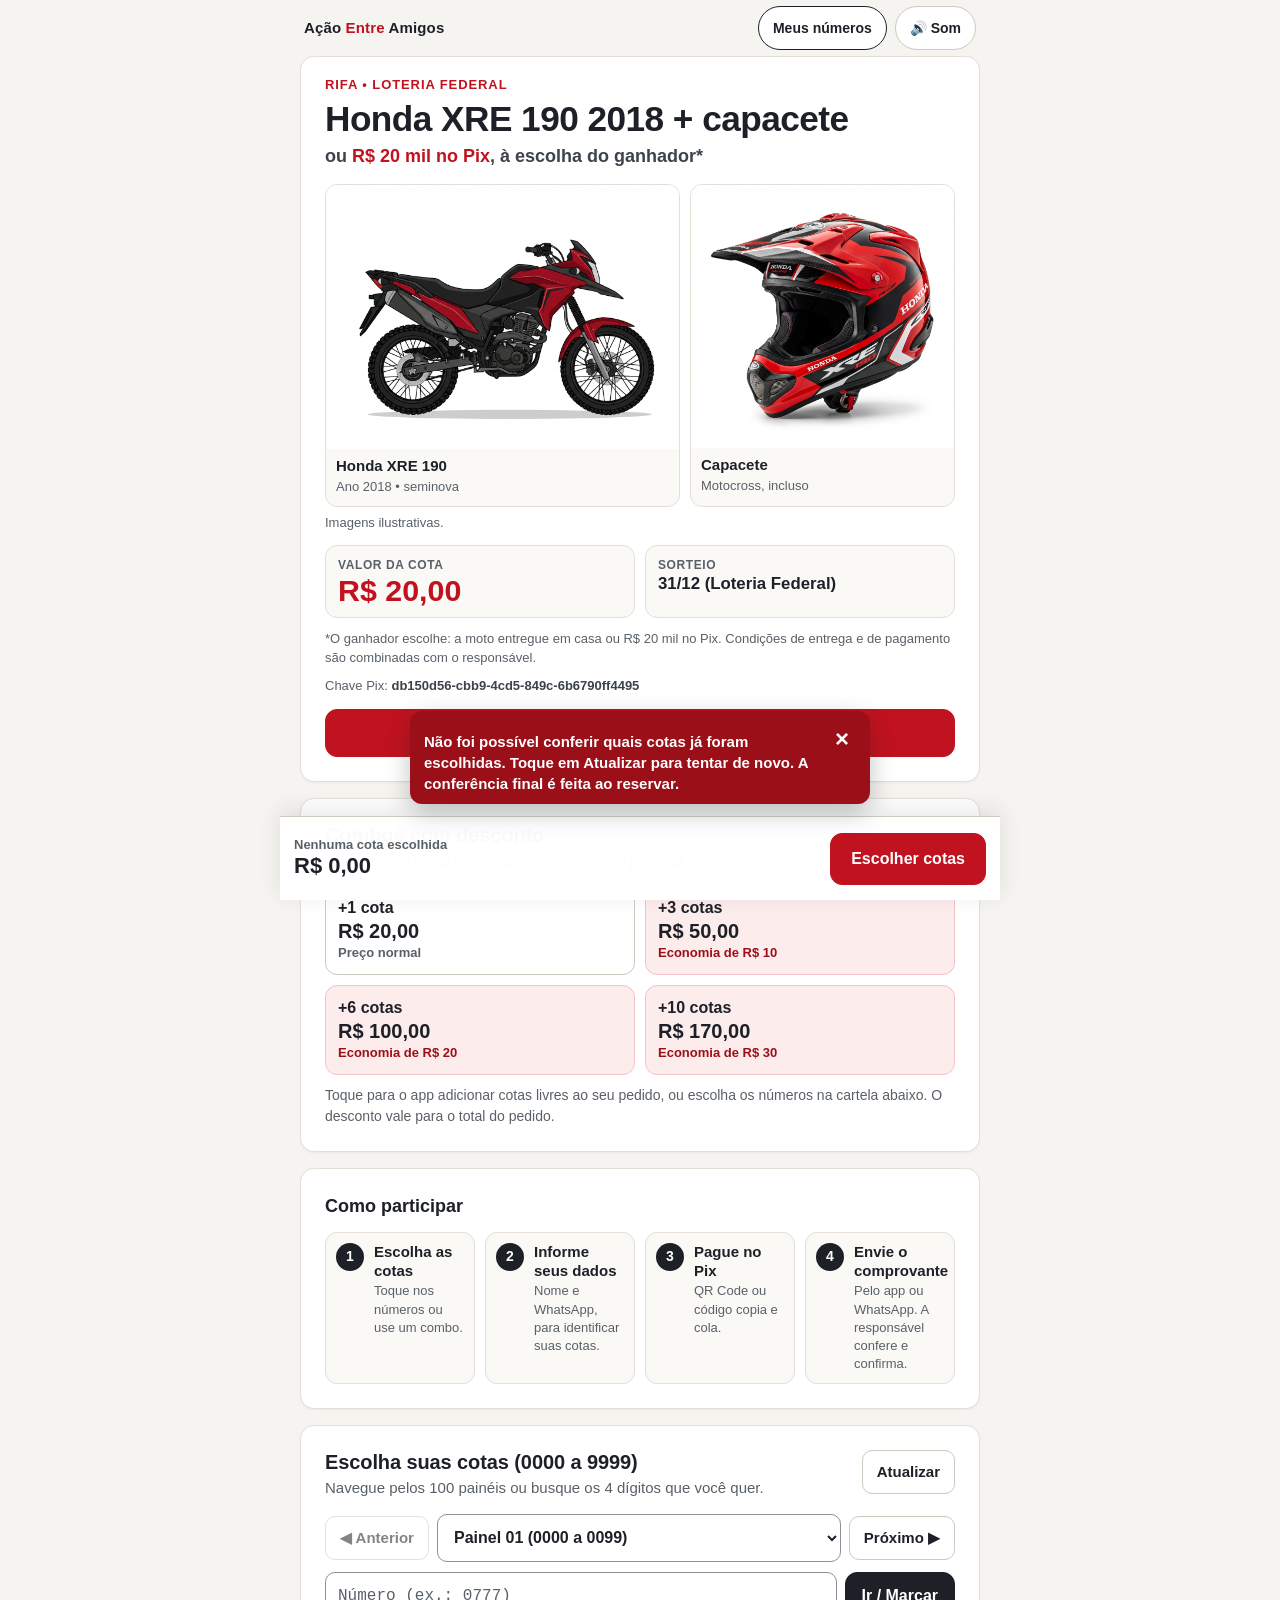
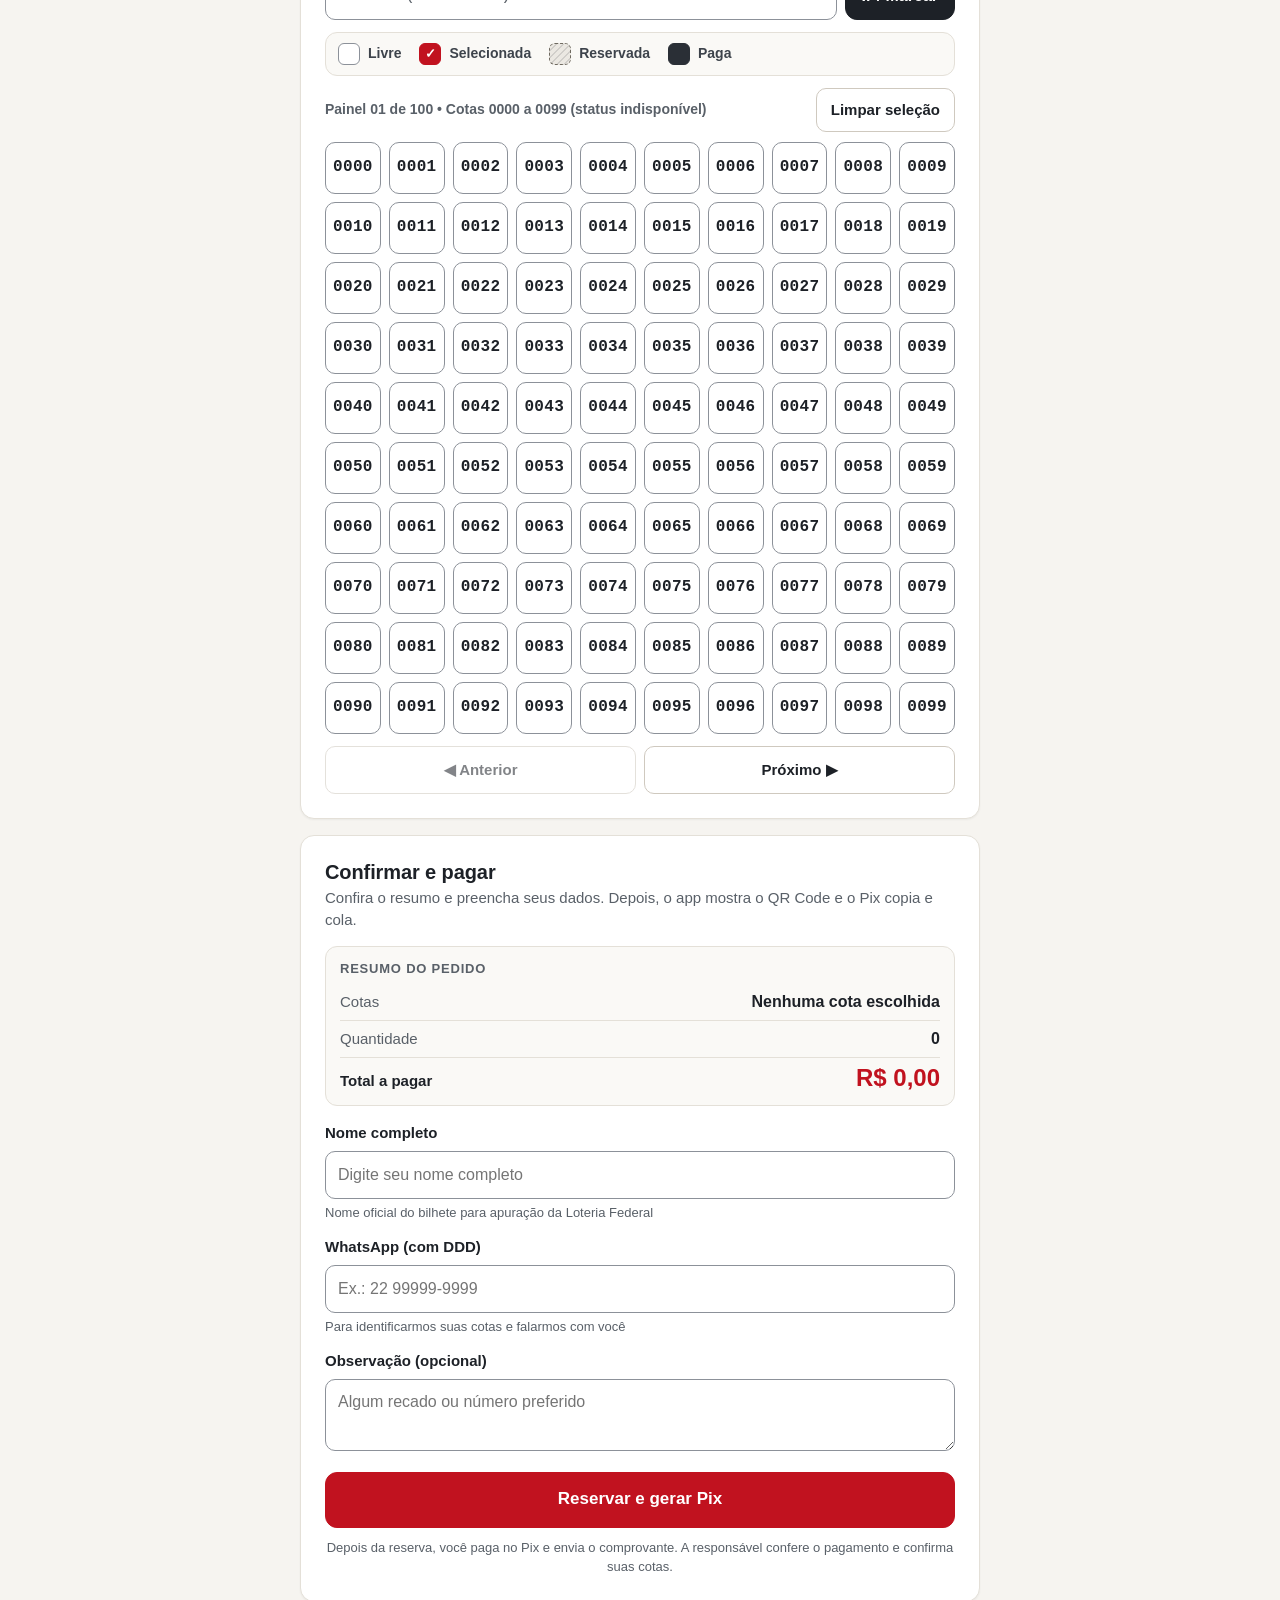
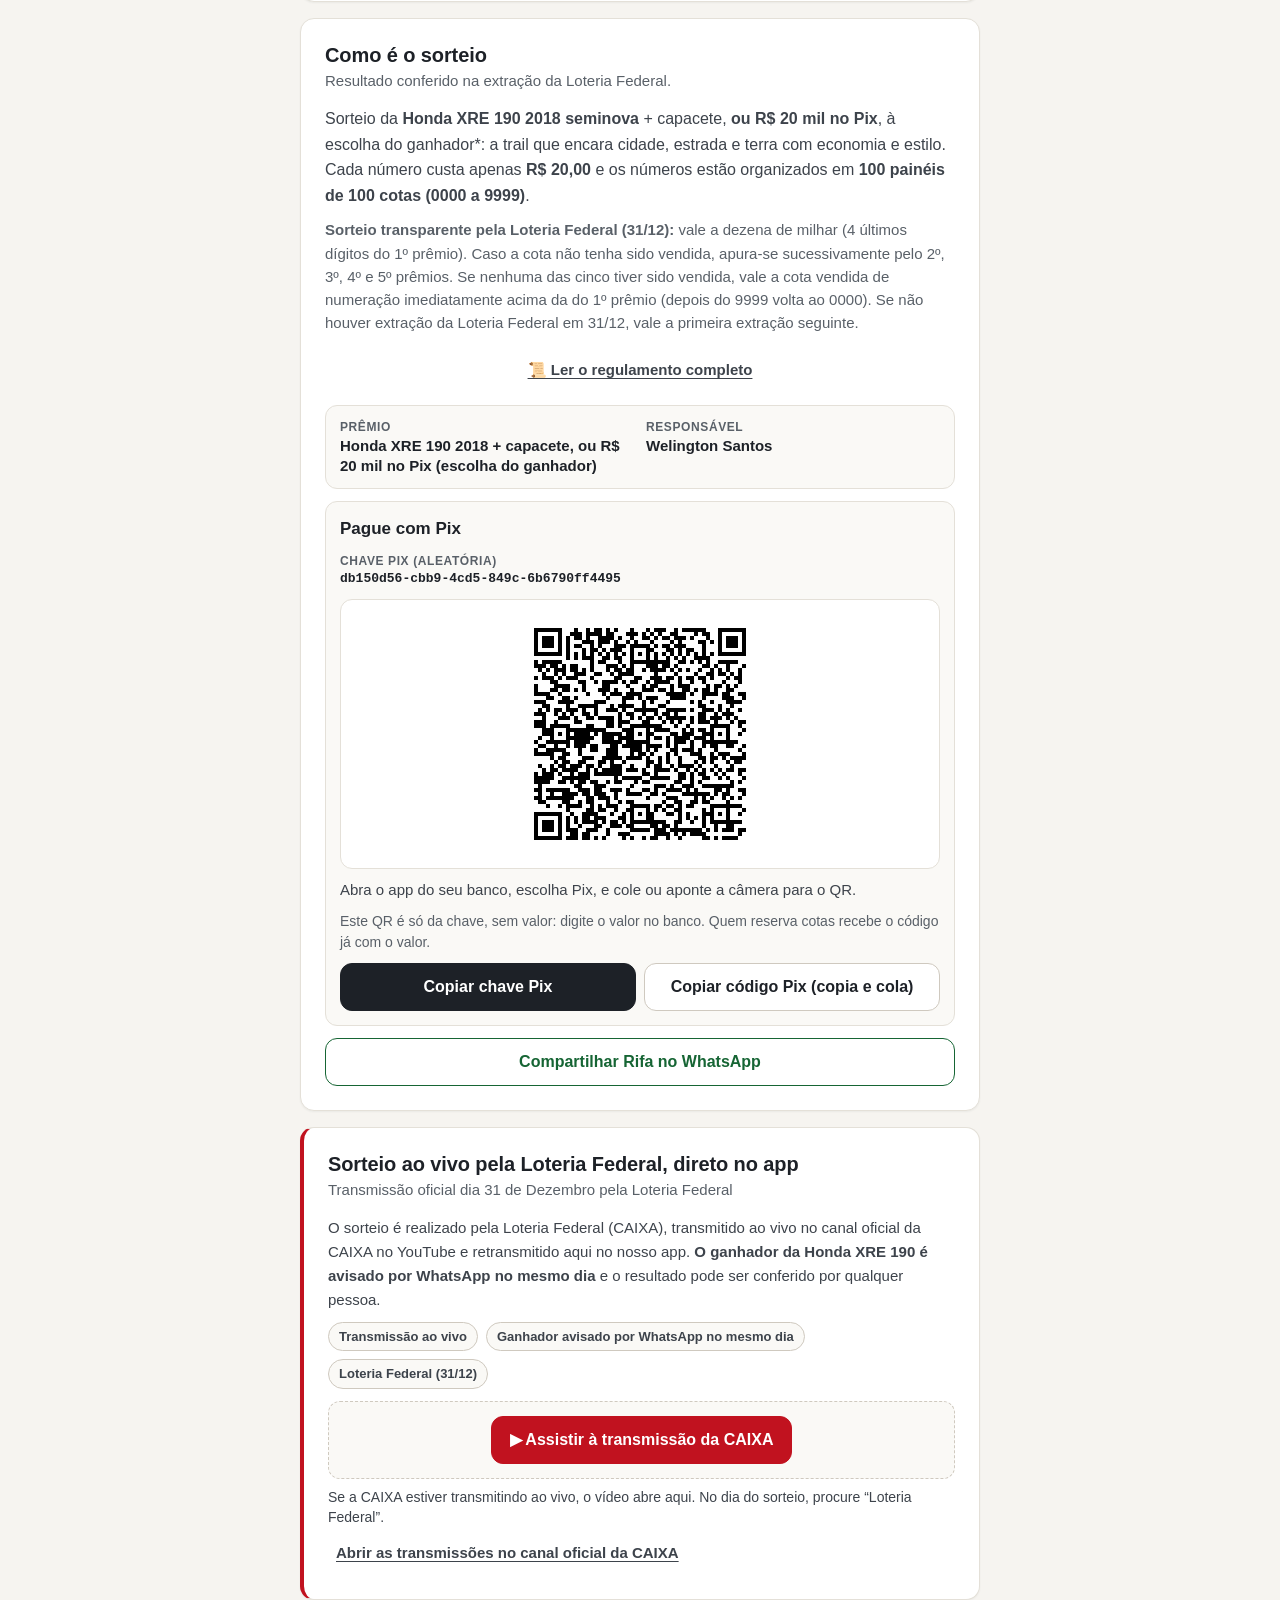
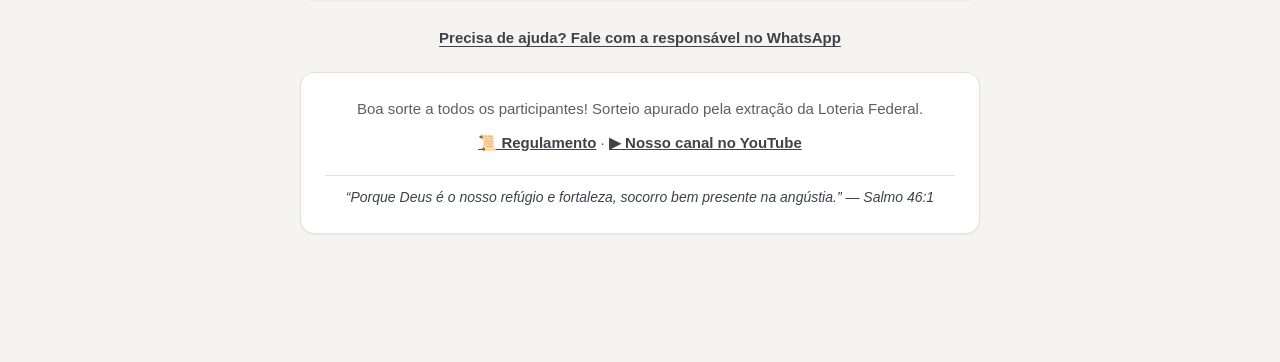
==== commit 0bbaa726: "feat: servidor novo, Pix com QR local e valor, Meus numeros com recibo, regulamento - API_URL aponta" ====
--- a/index.html
+++ b/index.html
@@ -42,19 +42,19 @@
 
  
-  <meta name="description" content="Concorra a uma Honda XRE 190 2018 seminova pela Loteria Federal (31/12). Cotas de R$ 20,00 (0000 a 9999) com Pix rápido. Escolha seu número e garanta o seu." />-
--
-  <meta name="theme-color" content="#ffffff" />-
--
-  <link rel="preconnect" href="https://api.qrserver.com" />-
--
-  <link rel="stylesheet" href="assets/style.css?v=mobile10" />+  <meta name="description" content="Concorra a uma Honda XRE 190 2018 + capacete, ou R$ 20 mil no Pix à escolha do ganhador, pela Loteria Federal (31/12). Cotas de R$ 20,00 (0000 a 9999) com Pix rápido. Escolha seu número e reserve pelo Pix." />+
++
+  <meta name="theme-color" content="#f6f4f0" />+
++
+  <link rel="preload" as="image" href="assets/xre190-hero.jpg" fetchpriority="high" />+
++
+  <link rel="stylesheet" href="assets/style.css?v=qr1" /> 
  
@@ -62,1229 +62,388 @@
 
  
-<body class="public-body">-
--
-  <div class="mobile-app-shell">-
--
-    <header class="hero-card">-
--
-      <div class="hero-topline">-
--
-        <span class="mini-pill">🏍️ HONDA XRE 190 • 2018</span>-
--
-        <span class="mini-pill" style="background: #dc2626; color: #ffffff; font-weight: 800;">🎁 + CAPACETE INCLUSO</span>-
--
-        <span class="mini-pill mini-pill-light">🏁 100 PAINÉIS • 0000–9999</span>-
--
-        <button type="button" id="toggleSoundBtn" class="mini-pill sound-toggle-btn" aria-label="Ligar ou desligar som da moto" style="cursor: pointer; border: 1px solid #cbd5e1; background: #ffffff;">🔊 Som</button>-
--
-      </div>-
--
-      <audio id="engineAudio" preload="none" src="assets/motorcycle-rev.mp3"></audio>-
--
--
--
-      <div class="hero-content">-
--
-        <div>-
--
-          <h1>Sua XRE 190 + Capacete na Garagem!</h1>-
--
-          <p>-
--
-            Apenas R$ 20,00 por cota! Concorra à Honda XRE 190 2018 seminova impecável + capacete de motocross de brinde no Pix rápido pela Loteria Federal.-
--
-          </p>-
--
-        </div>-
--
-        <img src="assets/xre190-hero.jpg" alt="Honda XRE 190 2018 seminova, prêmio da rifa" class="hero-illustration" />-
--
-      </div>-
--
--
--
-      <div class="hero-stats">-
--
-        <div>-
--
-          <span>Valor da Cota</span>-
--
-          <strong id="valorNumeroHero">R$ 20,00</strong>-
--
-        </div>-
--
-        <div>-
--
-          <span>Chave Pix</span>-
--
-          <strong id="pixHero">22992836392</strong>-
--
-        </div>-
--
-        <div>-
--
-          <span>Data do Sorteio</span>-
--
-          <strong id="dataSorteioHero">31/12 (Loteria Federal)</strong>-
--
-        </div>-
--
-      </div>-
--
-    </header>-
--
--
--
-    <!-- Barra de Confiança e Transparência Oficial (Marketing & Garantia) -->
-    <section class="trust-strip" aria-label="Garantias e Transparência">
-      <div class="trust-item">
-        <span class="trust-icon" aria-hidden="true">🏛️</span>
-        <div>
-          <strong class="trust-title">Loteria Federal</strong>
-          <span class="trust-desc">Sorteio 100% oficial e auditado</span>
-        </div>
-      </div>
-      <div class="trust-item">
-        <span class="trust-icon" aria-hidden="true">⚡</span>
-        <div>
-          <strong class="trust-title">Pix Instantâneo</strong>
-          <span class="trust-desc">QR Code e código copia-e-cola</span>
-        </div>
-      </div>
-      <div class="trust-item">
-        <span class="trust-icon" aria-hidden="true">📱</span>
-        <div>
-          <strong class="trust-title">Comprovante Seguro</strong>
-          <span class="trust-desc">Envio direto pelo app e WhatsApp</span>
-        </div>
-      </div>
-      <div class="trust-item">
-        <span class="trust-icon" aria-hidden="true">🎁</span>
-        <div>
-          <strong class="trust-title">Prêmio Duplo</strong>
-          <span class="trust-desc">Honda XRE 190 + Capacete incluso</span>
-        </div>
-      </div>
-    </section>
-
-    <main>-
--
-      <!-- Vitrine Oficial dos Prêmios: Moto + Capacete (Almir #691) -->-
--
-      <section class="soft-card prize-showcase-card" style="border: 2px solid #e2e8f0; padding: 14px 16px; margin-bottom: 14px; box-shadow: 0 4px 14px rgba(0,0,0,0.04);">-
--
-        <div class="card-title-row" style="margin-bottom: 10px;">-
--
-          <div class="icon-bubble" style="background: #0f172a; color: #ffffff;">🏆</div>-
--
-          <div>-
--
-            <h2 style="font-size: 1.12rem; margin: 0 0 2px; color: #0f172a;">O Que Você Leva por Apenas R$ 20:</h2>-
--
-            <p style="margin: 0; color: #64748b; font-size: 0.8rem; font-weight: 600;">Combo completo moto + capacete pronto para acelerar</p>-
--
-          </div>-
--
-        </div>-
--
--
--
-        <div class="dual-prize-grid" style="display: grid; grid-template-columns: 1fr 1fr; gap: 10px; margin-bottom: 12px;">-
--
-          <div class="prize-item" style="background: #f8fafc; border: 1px solid #e2e8f0; border-radius: 12px; padding: 10px; text-align: center;">-
--
-            <img src="assets/xre190-hero.jpg" alt="Honda XRE 190 2018 seminova" style="width: 100%; height: 110px; object-fit: cover; border-radius: 8px; margin-bottom: 6px;" />-
--
-            <strong style="display: block; font-size: 0.86rem; color: #0f172a;">Honda XRE 190</strong>-
--
-            <span style="display: block; font-size: 0.72rem; color: #64748b; font-weight: 600;">Ano 2018 • Seminova</span>-
--
-          </div>-
--
--
--
-          <div class="prize-item" style="background: #f8fafc; border: 1px solid #e2e8f0; border-radius: 12px; padding: 10px; text-align: center;">-
--
-            <img src="assets/capacete-premio.jpg" alt="Capacete de Motocross/Enduro" style="width: 100%; height: 110px; object-fit: contain; background: #ffffff; border-radius: 8px; margin-bottom: 6px;" />-
--
-            <strong style="display: block; font-size: 0.86rem; color: #dc2626;">Capacete de Brinde</strong>-
--
-            <span style="display: block; font-size: 0.72rem; color: #64748b; font-weight: 600;">Design Pro • Zero KM</span>-
--
-          </div>-
--
-        </div>-
--
--
--
-        <a href="https://wa.me/5522992839362?text=Ol%C3%A1%2C%20quero%20ajuda%20para%20comprar%20minhas%20cotas%20da%20Honda%20XRE%20190%20com%20capacete!" target="_blank" rel="noopener" class="button button-whatsapp button-full" style="font-size: 0.88rem; padding: 11px 14px; text-decoration: none;">-
--
-          💬 Precisa de Ajuda? Compre no WhatsApp-
--
-        </a>-
--
-      </section>-
--
-      <!-- Anúncio Oficial: Sorteio Ao Vivo no YouTube (Almir #389) -->-
--
-            <!-- Passo a passo facil para pessoas simples (Almir #601 / Almir #1489) -->-
-      <section class="soft-card steps-card" style="background: #ffffff; border: 2px solid #fecaca; border-radius: 16px; padding: 16px; margin-bottom: 16px; box-shadow: 0 4px 16px rgba(220, 38, 38, 0.07);">-
-        <h3 style="margin: 0 0 12px; font-size: 1rem; font-weight: 800; color: #991b1b; text-transform: uppercase; letter-spacing: 0.5px; display: flex; align-items: center; gap: 8px;">-
-          <span>&#9889;</span> Como Participar em 4 Passos Rápidos:-
-        </h3>-
-        <div style="display: grid; grid-template-columns: 1fr; gap: 10px;">-
-          <div style="display: flex; align-items: flex-start; gap: 12px; background: #fef2f2; padding: 10px 14px; border-radius: 12px; border-left: 4px solid #dc2626;">-
-            <span style="background: #dc2626; color: #fff; width: 26px; height: 26px; border-radius: 50%; display: flex; align-items: center; justify-content: center; font-weight: 800; font-size: 0.82rem; flex-shrink: 0; margin-top: 1px;">1</span>-
-            <div>-
-              <strong style="display: block; font-size: 0.9rem; color: #0f172a; margin-bottom: 2px;">Escolha suas cotas da sorte</strong>-
-              <span style="font-size: 0.8rem; color: #475569; line-height: 1.35;">Navegue pelos 100 painéis (0000 a 9999) ou clique nos combos promocionais com desconto abaixo.</span>-
-            </div>-
-          </div>-
-          <div style="display: flex; align-items: flex-start; gap: 12px; background: #fef2f2; padding: 10px 14px; border-radius: 12px; border-left: 4px solid #dc2626;">-
-            <span style="background: #dc2626; color: #fff; width: 26px; height: 26px; border-radius: 50%; display: flex; align-items: center; justify-content: center; font-weight: 800; font-size: 0.82rem; flex-shrink: 0; margin-top: 1px;">2</span>-
-            <div>-
-              <strong style="display: block; font-size: 0.9rem; color: #0f172a; margin-bottom: 2px;">Preencha seu Nome e WhatsApp</strong>-
-              <span style="font-size: 0.8rem; color: #475569; line-height: 1.35;">Seus dados são protegidos e usados para vincular seus números e avisar você no sorteio.</span>-
-            </div>-
-          </div>-
-          <div style="display: flex; align-items: flex-start; gap: 12px; background: #fef2f2; padding: 10px 14px; border-radius: 12px; border-left: 4px solid #dc2626;">-
-            <span style="background: #dc2626; color: #fff; width: 26px; height: 26px; border-radius: 50%; display: flex; align-items: center; justify-content: center; font-weight: 800; font-size: 0.82rem; flex-shrink: 0; margin-top: 1px;">3</span>-
-            <div>-
-              <strong style="display: block; font-size: 0.9rem; color: #0f172a; margin-bottom: 2px;">Pague no Pix Rápido e Seguro</strong>-
-              <span style="font-size: 0.8rem; color: #475569; line-height: 1.35;">Aponte a câmera para o QR Code ou clique em "Copiar Código Pix" para colar no seu banco.</span>-
-            </div>-
-          </div>-
-          <div style="display: flex; align-items: flex-start; gap: 12px; background: #fef2f2; padding: 10px 14px; border-radius: 12px; border-left: 4px solid #dc2626;">-
-            <span style="background: #dc2626; color: #fff; width: 26px; height: 26px; border-radius: 50%; display: flex; align-items: center; justify-content: center; font-weight: 800; font-size: 0.82rem; flex-shrink: 0; margin-top: 1px;">4</span>-
-            <div>-
-              <strong style="display: block; font-size: 0.9rem; color: #0f172a; margin-bottom: 2px;">Envie o comprovante e concorra!</strong>-
-              <span style="font-size: 0.8rem; color: #475569; line-height: 1.35;">Envie a foto ou print pelo app ou no WhatsApp. O organizador confere e efetiva suas cotas.</span>-
-            </div>-
-          </div>-
-        </div>-
-      </section>-
--
--
--
-      <section class="soft-card live-announcement-card" style="border-left: 4px solid #dc2626; background: #fff5f5; margin-bottom: 16px;">-
--
-        <div class="card-title-row" style="margin-bottom: 8px;">-
--
-          <div class="icon-bubble" style="background: #dc2626; color: #ffffff; border: none;">🔴</div>-
--
-          <div>-
--
-            <h2 style="color: #991b1b; font-size: 1.15rem; margin: 0 0 2px;">Sorteio Ao Vivo no YouTube Direto no App!</h2>-
--
-            <p style="color: #7f1d1d; font-weight: 600; margin: 0;">Transmissão oficial dia 31 de Dezembro pela Loteria Federal</p>-
--
-          </div>-
--
-        </div>-
--
-        <p class="main-text" style="color: #450a0a; margin-bottom: 10px; line-height: 1.55;">-
--
-          O sorteio será realizado ao vivo pelo nosso canal do YouTube com transmissão integrada diretamente aqui no aplicativo! <strong>O ganhador da Honda XRE 190 será avisado na hora</strong> e todos os participantes serão informados do resultado em tempo real.-
--
-        </p>-
--
-        <div style="display: flex; gap: 8px; flex-wrap: wrap;">-
--
-          <span class="mini-pill" style="background: #dc2626; font-size: 0.72rem;">📡 TRANSMISSÃO AO VIVO</span>-
--
-          <span class="mini-pill mini-pill-light" style="font-size: 0.72rem;">🔔 GANHADOR AVISADO NA HORA</span>-
--
-          <span class="mini-pill mini-pill-light" style="font-size: 0.72rem;">🏛️ LOTERIA FEDERAL (31/12)</span>-
--
-        </div>-
--
-      </section>-
--
--
--
-      <section class="soft-card cause-card">-
--
-        <div class="card-title-row">-
--
-          <div class="icon-bubble">🏁</div>-
--
-          <div>-
--
-            <h2>Por que participar?</h2>-
--
-            <p>R$ 20 hoje, uma moto na garagem no fim do ano.</p>-
--
-          </div>-
--
-        </div>-
--
--
--
-        <p class="main-text">-
--
-          Sorteio da <strong>Honda XRE 190 2018 seminova</strong>: a trail que encara cidade, estrada e terra com economia e estilo. Cada número custa apenas <strong>R$ 20,00</strong> e os números estão organizados em <strong>100 painéis de 100 cotas (0000 a 9999)</strong>.-
--
-        </p>-
--
-        <p class="support-text">-
--
-          <strong>Sorteio transparente pela Loteria Federal (31/12):</strong> vale a dezena de milhar (4 últimos dígitos do 1º prêmio). Caso a cota não tenha sido vendida, apura-se sucessivamente pelo 2º, 3º, 4º e 5º prêmios.-
--
-        </p>-
--
--
--
-        <div class="mini-info-grid">-
--
-          <div><span>Prêmio</span><strong id="premioInfo">Honda XRE 190 2018 + Capacete de Brinde</strong></div>-
--
-          <div><span>Responsável</span><strong id="responsavelInfo">Welington Santos</strong></div>-
--
-        </div>-
--
--
--
-        <div class="pix-box">-
--
-          <div>-
--
-            <span>Chave Pix Oficial</span>-
--
-            <strong id="pixKeyText">22992836392</strong>-
--
-          </div>-
--
-          <button class="button button-blue" type="button" id="copyPixBtn">Copiar Pix</button>-
--
-        </div>-
--
--
--
-        <button class="button button-whatsapp button-full" type="button" id="shareBtn" style="margin-top: 12px;">Compartilhar Rifa no WhatsApp</button>-
--
-      </section>-
--
--
--
-      <section class="soft-card numbers-card">-
--
-        <div class="card-title-row title-with-action">-
--
-          <div class="title-left">-
--
-            <div class="icon-bubble">🎯</div>-
--
-            <div>-
--
-              <h2>Escolha suas cotas (0000 a 9999)</h2>-
--
-              <p>Navegue pelos 100 painéis ou busque seus 4 dígitos da sorte.</p>-
--
-            </div>-
--
-          </div>-
--
-          <button class="small-button" type="button" id="refreshBtn">Atualizar</button>-
--
-        </div>-
--
--
--
-        <div class="panel-controls" aria-label="Navegação de painéis e busca de cota">-
--
-          <div class="panel-nav-row">-
--
-            <button class="small-button panel-step-btn" type="button" id="prevPanelBtn" aria-label="Painel anterior">◀ Ant.</button>-
--
-            <select id="panelSelect" class="panel-select" aria-label="Selecionar painel de 100 números"></select>-
--
-            <button class="small-button panel-step-btn" type="button" id="nextPanelBtn" aria-label="Próximo painel">Próx. ▶</button>-
--
-          </div>-
--
-          <div class="panel-search-row">-
--
-            <input type="text" id="searchNumberInput" class="search-number-input" inputmode="numeric" maxlength="4" placeholder="Buscar cota (ex.: 0777)" aria-label="Buscar número de 4 dígitos" />-
--
-            <button class="button button-blue search-number-btn" type="button" id="searchNumberBtn">Ir / Marcar</button>-
--
-          </div>-
--
-                    <div class="quick-pick-bar" aria-label="Escolha rápida de cotas promocionais">-
-            <div class="quick-pick-header" style="display: flex; justify-content: space-between; align-items: center; margin-bottom: 8px; width: 100%;">-
-              <span class="quick-pick-label" style="font-weight: 800; color: #0f172a; font-size: 0.85rem;">&#9889; Combos Promocionais com Desconto:</span>-
-              <button class="quick-pick-btn clear-btn" type="button" id="clearSelectionBtn" style="font-size: 0.78rem; padding: 6px 12px; border-radius: 6px; border: 1px solid #cbd5e1; background: #f8fafc; color: #64748b; cursor: pointer; min-height: 38px;">Limpar seleção</button>-
-            </div>-
-            <div class="quick-pick-actions" style="display: grid; grid-template-columns: 1fr 1fr; gap: 8px; width: 100%;">-
-              <button class="quick-pick-btn qp-card" type="button" data-quick-pick="1" style="min-height: 52px; padding: 10px; border-radius: 10px; border: 2px solid #cbd5e1; background: #ffffff; text-align: left; cursor: pointer; transition: transform 0.1s ease;">-
-                <span style="font-size: 0.7rem; font-weight: 800; color: #64748b; display: block; text-transform: uppercase;">Individual</span>-
-                <strong style="font-size: 0.9rem; color: #0f172a;">&#127922; +1 cota</strong>-
-                <span style="font-size: 0.8rem; font-weight: 800; color: #0f172a; float: right;">R$ 20</span>-
-              </button>-
-              <button class="quick-pick-btn qp-card" type="button" data-quick-pick="3" style="min-height: 52px; padding: 10px; border-radius: 10px; border: 2px solid #f59e0b; background: #fffbeb; text-align: left; cursor: pointer; transition: transform 0.1s ease;">-
-                <span style="font-size: 0.68rem; font-weight: 900; color: #b45309; display: block; text-transform: uppercase;">&#11088; Economize R$ 10</span>-
-                <strong style="font-size: 0.9rem; color: #92400e;">+3 cotas</strong>-
-                <span style="font-size: 0.8rem; font-weight: 800; color: #92400e; float: right;">R$ 50</span>-
-              </button>-
-              <button class="quick-pick-btn qp-card" type="button" data-quick-pick="6" style="min-height: 52px; padding: 10px; border-radius: 10px; border: 2px solid #dc2626; background: #fef2f2; text-align: left; cursor: pointer; transition: transform 0.1s ease; box-shadow: 0 2px 8px rgba(220, 38, 38, 0.12);">-
-                <span style="font-size: 0.68rem; font-weight: 900; color: #dc2626; display: block; text-transform: uppercase;">&#128293; Mais Escolhido</span>-
-                <strong style="font-size: 0.9rem; color: #991b1b;">+6 cotas</strong>-
-                <span style="font-size: 0.8rem; font-weight: 800; color: #991b1b; float: right;">R$ 100 <small style="font-size: 0.65rem;">(Eco. R$20)</small></span>-
-              </button>-
-              <button class="quick-pick-btn qp-card" type="button" data-quick-pick="10" style="min-height: 52px; padding: 10px; border-radius: 10px; border: 2px solid #2563eb; background: #eff6ff; text-align: left; cursor: pointer; transition: transform 0.1s ease; box-shadow: 0 2px 8px rgba(37, 99, 235, 0.12);">-
-                <span style="font-size: 0.68rem; font-weight: 900; color: #1d4ed8; display: block; text-transform: uppercase;">&#128640; Super Chance</span>-
-                <strong style="font-size: 0.9rem; color: #1e40af;">+10 cotas</strong>-
-                <span style="font-size: 0.8rem; font-weight: 800; color: #1e40af; float: right;">R$ 170 <small style="font-size: 0.65rem;">(Eco. R$30)</small></span>-
-              </button>-
-            </div>-
-          </div>-
--
-          <aside class="promo-strip" aria-label="Promoções automáticas">-
--
-            <strong>Promoção automática:</strong><span>⭐ 3 por R$ 50</span><span>🔥 6 por R$ 100</span><span>🚀 10 por R$ 170</span>-
--
-          </aside>-
--
-          <div class="panel-meta-row" id="panelMetaText">Painel 01 de 100 • Números 0000 a 0099</div>-
--
-        </div>-
--
--
--
-        <div class="legend-mobile">-
--
-          <span><i class="status-dot free"></i>Livre</span>-
--
-          <span><i class="status-dot selected"></i>Selecionada</span>-
--
-          <span><i class="status-dot reserved"></i>Reservada</span>-
--
-          <span><i class="status-dot paid"></i>Paga</span>-
--
-        </div>-
--
--
--
-        <div id="statusMessage" class="message-box" hidden></div>-
--
-        <div id="numbersGrid" class="numbers-grid" aria-live="polite"></div>-
--
--
--
-        <div class="total-card">-
--
-          <div>-
--
-            <span>Cotas Selecionadas</span>-
--
-            <strong id="selectedNumbersText">Nenhuma</strong>-
--
-          </div>-
--
-          <div>-
--
-            <span>Total a Pagar</span>-
--
-            <strong id="selectedTotalText">R$ 0,00</strong>-
--
-          </div>-
--
-        </div>-
--
-      </section>-
--
--
--
-      <section class="soft-card form-card">-
--
-        <div class="card-title-row">-
--
-          <div class="icon-bubble">⚡</div>-
--
-          <div>-
--
-            <h2>Confirmar e pagar</h2>-
--
-            <p>Após reservar, o app gera o QR Code, Pix copia-e-cola e envio de comprovante.</p>-
--
-          </div>-
--
-        </div>-
--
--
--
-        <form id="reserveForm" autocomplete="on" class="mobile-form">-
--
-          <label>-
--
-            Nome completo-
--
-            <input type="text" id="nome" name="nome" placeholder="Digite seu nome completo" required />-
--
-            <small style="display:block; color: #64748b; font-size: 0.78rem; font-weight: 500; margin-top: 4px;">Nome oficial do bilhete para apuração da Loteria Federal</small>-
--
-          </label>-
--
-          <label>-
--
-            WhatsApp (com DDD)-
--
-            <input type="tel" id="whatsapp" name="whatsapp" placeholder="Ex.: 22 99999-9999" required />-
--
-            <small style="display:block; color: #64748b; font-size: 0.78rem; font-weight: 500; margin-top: 4px;">Para avisarmos você e enviarmos a confirmação</small>-
--
-          </label>-
--
-          <label>-
--
-            Observação opcional-
--
-            <textarea id="observacao" name="observacao" rows="2" placeholder="Algum recado ou número preferido (opcional)"></textarea>-
--
-          </label>-
--
-          <button class="button button-main button-full" type="submit" id="reserveBtn" style="font-size: 1.05rem; padding: 14px 20px;">🔒 Confirmar e Gerar Meu Pix (R$ 20)</button>-
--
-        </form>-
--
-      </section>-
--
-    </main>-
--
--
--
-    <footer class="soft-card footer-card">-
--
-      <p>-
--
-        Boa sorte a todos os participantes! Sorteio apurado pela extração da Loteria Federal.-
--
-      </p>-
--
-      <blockquote>“Porque Deus é o nosso refúgio e fortaleza, socorro bem presente na angústia.” — Salmo 46:1</blockquote>-
--
-    </footer>-
--
-  </div>-
--
--
--
-  <div class="bottom-summary" id="bottomSummary" hidden>-
--
-    <div>-
--
-      <span>Cotas Selecionadas</span>-
--
-      <strong id="bottomSelectedText">Nenhuma</strong>-
--
-    </div>-
--
-    <button class="button button-main" type="button" id="goToFormBtn">🏍️ Comprar Cotas</button>-
--
-  </div>-
--
--
--
-  <div class="modal" id="successModal" aria-hidden="true">-
--
-    <div class="modal-backdrop" data-close-modal></div>-
--
-    <div class="modal-card" role="dialog" aria-modal="true" aria-labelledby="modalTitle">-
--
-      <button class="modal-close" type="button" data-close-modal aria-label="Fechar">×</button>-
--
--
--
-      <div class="modal-heart">🏍️</div>-
--
-      <h2 id="modalTitle">Reserva Confirmada!</h2>-
--
-      <p class="modal-subtitle">Efetue o Pix abaixo e envie o comprovante para garantir suas cotas.</p>-
--
--
--
-      <div class="payment-summary">-
--
-        <div><span>Cotas</span><strong id="modalNumbers">—</strong></div>-
--
-        <div><span>Valor Total</span><strong id="modalTotal">—</strong></div>-
--
-        <div><span>Chave Pix</span><strong id="modalPixKey">—</strong></div>-
--
-      </div>-
--
--
--
-      <div class="qr-area">-
--
-        <img id="pixQrCode" alt="QR Code Pix" />-
--
-        <p>Aponte a câmera do seu banco ou utilize o copia-e-cola abaixo.</p>-
--
-      </div>-
--
--
--
-      <label class="copy-paste-label">-
--
-        Pix copia e cola-
--
-        <textarea id="pixCopyPaste" rows="4" readonly></textarea>-
--
-      </label>-
--
--
--
-            <div class="modal-actions-grid">-
-        <button class="button button-main" type="button" id="copyPixPayloadBtn" style="grid-column: 1 / -1; min-height: 52px; font-size: 1.05rem; font-weight: 900; background: #dc2626; color: #ffffff; border-radius: 12px; display: flex; align-items: center; justify-content: center; gap: 8px; border: none; cursor: pointer; box-shadow: 0 4px 16px rgba(220, 38, 38, 0.35);">-
-          &#128203; Copiar Código Pix (Copia e Cola)-
-        </button>-
-        <button class="button button-blue" type="button" id="copyPixAgainBtn" style="min-height: 48px; border-radius: 10px; font-weight: 700;">Copiar Chave</button>-
-        <a class="button button-whatsapp" id="openWhatsAppBtn" target="_blank" rel="noopener" style="min-height: 48px; border-radius: 10px; display: flex; align-items: center; justify-content: center; font-weight: 800;">&#128172; Enviar no WhatsApp</a>-
-        <button class="button button-amber" type="button" id="btnDownloadReceipt" style="grid-column: 1 / -1; background: #f59e0b; color: #000; font-weight: 900; font-size: 0.95rem; border-radius: 12px; padding: 13px; display: flex; align-items: center; justify-content: center; gap: 8px; border: none; cursor: pointer; min-height: 48px; box-shadow: 0 4px 12px rgba(245, 158, 11, 0.25);">&#128229; Baixar Comprovante Oficial (PDF / Imagem)</button>-
-      </div>-
--
--
--
-      <div class="proof-upload-card">-
--
-        <div class="card-title-row compact-title">-
--
-          <div class="icon-bubble small">📎</div>-
--
-          <div>-
--
-            <h3>Enviar comprovante pelo app</h3>-
--
-            <p>Envie foto ou print do Pix. A responsável confere no painel na hora.</p>-
--
-          </div>-
--
-        </div>-
--
--
--
-        <label class="file-label">-
--
-          <input type="file" id="proofFile" accept="image/*,.pdf" />-
--
-          <span id="proofFileName">Escolher comprovante ou print</span>-
--
-        </label>-
--
--
--
-        <button class="button button-main button-full" type="button" id="sendProofBtn">Enviar comprovante</button>-
--
-        <p class="tiny-warning">Por segurança, a confirmação final é conferida no banco pela responsável.</p>-
--
-        <div id="proofMessage" class="message-box" hidden></div>-
--
-      </div>-
--
-    </div>-
--
-  </div>-
--
--
--
-  <!-- Fallback de Configuração Pública Sanitizada -->+<body class="public-body">
+  <div class="mobile-app-shell">
+    <div class="topbar">
+      <span class="brand">Ação <span>Entre</span> Amigos</span>
+      <div class="topbar-actions">
+        <button type="button" id="meusBtn" class="meus-btn" aria-haspopup="dialog">Meus números</button>
+        <button type="button" id="toggleSoundBtn" class="sound-toggle-btn" aria-label="Ligar ou desligar som da moto">🔊 Som</button>
+      </div>
+    </div>
+    <audio id="engineAudio" preload="auto" src="assets/motorcycle-rev.mp3" aria-hidden="true"></audio>+    <!-- Reserva pendente: aparece so se este aparelho tem cotas reservadas esperando confirmacao -->
+    <section class="soft-card pending-card" id="pendingReservation" aria-label="Reserva aguardando pagamento" hidden>
+      <div>
+        <strong>Você tem cotas reservadas</strong>
+        <span id="pendingNumbers">—</span>
+      </div>
+      <button type="button" class="button button-main" id="reopenPixBtn">Ver Pix e enviar comprovante</button>
+    </section>
+
+    <header class="soft-card hero-card">
+      <p class="eyebrow">Rifa • Loteria Federal</p>
+      <h1>Honda XRE 190 2018 + capacete</h1>
+      <p class="prize-or">ou <strong>R$ 20 mil no Pix</strong>, à escolha do ganhador*</p>
+
+      <div class="prize-grid">
+        <figure class="prize-item">
+          <img src="assets/xre190-hero.jpg" width="1200" height="896" fetchpriority="high" decoding="async" alt="Ilustração da Honda XRE 190 2018, prêmio da rifa" class="hero-illustration" />
+          <figcaption><strong>Honda XRE 190</strong><span>Ano 2018 • seminova</span></figcaption>
+        </figure>
+        <figure class="prize-item">
+          <img src="assets/capacete-premio.jpg" width="1024" height="1024" loading="lazy" decoding="async" alt="Ilustração de capacete de motocross, brinde da rifa" />
+          <figcaption><strong>Capacete</strong><span>Motocross, incluso</span></figcaption>
+        </figure>
+      </div>
+      <p class="img-note">Imagens ilustrativas.</p>
+
+      <div class="price-row">
+        <div class="stat stat-price">
+          <span>Valor da cota</span>
+          <strong id="valorNumeroHero">R$ 20,00</strong>
+        </div>
+        <div class="stat">
+          <span>Sorteio</span>
+          <strong id="dataSorteioHero">31/12 (Loteria Federal)</strong>
+        </div>
+      </div>
+
+      <p class="fine-print">*O ganhador escolhe: a moto entregue em casa ou R$ 20 mil no Pix. Condições de entrega e de pagamento são combinadas com o responsável.</p>
+      <p class="pix-line">Chave Pix: <strong id="pixHero">db150d56-cbb9-4cd5-849c-6b6790ff4495</strong></p>
+
+      <a class="button button-main hero-cta" href="#cartela">Escolher minhas cotas</a>
+    </header>
+
+    <main>
+      <!-- Aviso para leitores de tela quando o resultado chega (a pagina nao pula nem rouba o foco) -->
+      <div id="resultadoLive" class="sr-only" role="status" aria-live="polite"></div>
+
+      <!-- Resultado do sorteio: so aparece depois que o resultado foi registrado (ou com ?resultado=demo, so para ver o layout) -->
+      <section class="soft-card result-card" id="resultadoCard" aria-labelledby="resultadoTitulo" hidden>
+        <p class="result-demo" id="resultadoDemo" hidden>Demonstração: dados fictícios, não é o resultado real.</p>
+        <div class="card-title-row">
+          <div>
+            <h2 id="resultadoTitulo">Resultado do sorteio</h2>
+            <p>Loteria Federal, extração de <strong id="resultadoData"></strong></p>
+          </div>
+        </div>
+        <p class="result-cota" id="resultadoCota"></p>
+        <p class="result-rule" id="resultadoRegra"></p>
+        <h3 class="result-sub" id="resultadoPremiosTitulo">Prêmios da Loteria Federal</h3>
+        <ol class="result-prizes" id="resultadoPremios" aria-labelledby="resultadoPremiosTitulo"></ol>
+        <p class="result-note" id="resultadoAviso">O ganhador é avisado por WhatsApp no mesmo dia.</p>
+        <div class="result-actions">
+          <button type="button" class="button button-main" id="resultadoVerBtn">Ver a cota na cartela</button>
+          <a class="button" id="resultadoRegulamentoLink" href="regulamento.html">Ver o regulamento</a>
+        </div>
+      </section>
+
+      <section class="soft-card combos-card" id="combos" aria-labelledby="combosTitulo">
+        <div class="card-title-row">
+          <div>
+            <h2 id="combosTitulo">Combos com desconto</h2>
+            <p>Quanto mais cotas no pedido, menor o preço por cota.</p>
+          </div>
+        </div>
+        <div class="combo-grid" role="group" aria-label="Adicionar cotas com desconto">
+          <button class="combo" type="button" data-quick-pick="1">
+            <span class="combo-qty">+1 cota</span>
+            <span class="combo-price">R$ 20,00</span>
+            <span class="combo-note">Preço normal</span>
+          </button>
+          <button class="combo is-deal" type="button" data-quick-pick="3">
+            <span class="combo-qty">+3 cotas</span>
+            <span class="combo-price">R$ 50,00</span>
+            <span class="combo-note">Economia de R$ 10</span>
+          </button>
+          <button class="combo is-deal" type="button" data-quick-pick="6">
+            <span class="combo-qty">+6 cotas</span>
+            <span class="combo-price">R$ 100,00</span>
+            <span class="combo-note">Economia de R$ 20</span>
+          </button>
+          <button class="combo is-deal" type="button" data-quick-pick="10">
+            <span class="combo-qty">+10 cotas</span>
+            <span class="combo-price">R$ 170,00</span>
+            <span class="combo-note">Economia de R$ 30</span>
+          </button>
+        </div>
+        <p class="combo-hint">Toque para o app adicionar cotas livres ao seu pedido, ou escolha os números na cartela abaixo. O desconto vale para o total do pedido.</p>
+      </section>
+
+      <section class="soft-card steps-card" aria-labelledby="passosTitulo">
+        <h2 id="passosTitulo">Como participar</h2>
+        <ol class="steps">
+          <li><span class="step-badge-num" aria-hidden="true">1</span><div><strong class="step-text-title">Escolha as cotas</strong><span class="step-text-desc">Toque nos números ou use um combo.</span></div></li>
+          <li><span class="step-badge-num" aria-hidden="true">2</span><div><strong class="step-text-title">Informe seus dados</strong><span class="step-text-desc">Nome e WhatsApp, para identificar suas cotas.</span></div></li>
+          <li><span class="step-badge-num" aria-hidden="true">3</span><div><strong class="step-text-title">Pague no Pix</strong><span class="step-text-desc">QR Code ou código copia e cola.</span></div></li>
+          <li><span class="step-badge-num" aria-hidden="true">4</span><div><strong class="step-text-title">Envie o comprovante</strong><span class="step-text-desc">Pelo app ou WhatsApp. A responsável confere e confirma.</span></div></li>
+        </ol>
+      </section>
+
+      <section class="soft-card numbers-card" id="cartela" aria-labelledby="cartelaTitulo">
+        <div class="card-title-row title-with-action">
+          <div class="title-left">
+            <div>
+              <h2 id="cartelaTitulo">Escolha suas cotas (0000 a 9999)</h2>
+              <p>Navegue pelos 100 painéis ou busque os 4 dígitos que você quer.</p>
+            </div>
+          </div>
+          <button class="small-button" type="button" id="refreshBtn">Atualizar</button>
+        </div>
+
+        <div class="panel-controls" role="group" aria-label="Navegação de painéis e busca de cota">
+          <div class="panel-nav-row">
+            <button class="small-button panel-step-btn" type="button" id="prevPanelBtn" aria-label="Painel anterior">◀ Anterior</button>
+            <select id="panelSelect" class="panel-select" aria-label="Selecionar painel de 100 números"></select>
+            <button class="small-button panel-step-btn" type="button" id="nextPanelBtn" aria-label="Próximo painel">Próximo ▶</button>
+          </div>
+          <div class="panel-search-row">
+            <input type="text" id="searchNumberInput" class="search-number-input" inputmode="numeric" pattern="[0-9]*" maxlength="4" autocomplete="off" enterkeyhint="search" placeholder="Número (ex.: 0777)" aria-label="Buscar número de 4 dígitos" />
+            <button class="button button-blue search-number-btn" type="button" id="searchNumberBtn">Ir / Marcar</button>
+          </div>
+        </div>
+
+        <div class="legend-mobile" role="group" aria-label="Legenda das cotas">
+          <span><i class="sw free" aria-hidden="true"></i>Livre</span>
+          <span><i class="sw selected" aria-hidden="true"></i>Selecionada</span>
+          <span><i class="sw reserved" aria-hidden="true"></i>Reservada</span>
+          <span><i class="sw paid" aria-hidden="true"></i>Paga</span>
+        </div>
+
+        <div class="grid-tools">
+          <div class="panel-meta-row" id="panelMetaText" aria-live="polite">Painel 01 de 100 • Cotas 0000 a 0099</div>
+          <button class="small-button clear-btn" type="button" id="clearSelectionBtn">Limpar seleção</button>
+        </div>
+
+        <div id="numbersGrid" class="numbers-grid" aria-busy="true"></div>
+
+        <div class="grid-pager">
+          <button class="small-button" type="button" id="prevPanelBtnBottom" aria-label="Painel anterior">◀ Anterior</button>
+          <button class="small-button" type="button" id="nextPanelBtnBottom" aria-label="Próximo painel">Próximo ▶</button>
+        </div>
+      </section>
+
+      <section class="soft-card form-card" id="reservar" aria-labelledby="reservarTitulo">
+        <div class="card-title-row">
+          <div>
+            <h2 id="reservarTitulo">Confirmar e pagar</h2>
+            <p>Confira o resumo e preencha seus dados. Depois, o app mostra o QR Code e o Pix copia e cola.</p>
+          </div>
+        </div>
+
+        <div class="order-summary" role="group" aria-label="Resumo do pedido">
+          <h3>Resumo do pedido</h3>
+          <dl>
+            <div><dt>Cotas</dt><dd id="selectedNumbersText">Nenhuma cota escolhida</dd></div>
+            <div><dt>Quantidade</dt><dd id="selectedCountText">0</dd></div>
+            <div id="selectedSavingsRow" hidden><dt>Economia do combo</dt><dd id="selectedSavingsText">R$ 0,00</dd></div>
+            <div class="total"><dt>Total a pagar</dt><dd id="selectedTotalText">R$ 0,00</dd></div>
+          </dl>
+        </div>
+
+        <form id="reserveForm" autocomplete="on" class="mobile-form">
+          <label class="field">
+            <span class="field-label">Nome completo</span>
+            <input type="text" id="nome" name="nome" autocomplete="name" placeholder="Digite seu nome completo" aria-describedby="nomeHint" required />
+            <small class="field-hint" id="nomeHint">Nome oficial do bilhete para apuração da Loteria Federal</small>
+          </label>
+          <label class="field">
+            <span class="field-label">WhatsApp (com DDD)</span>
+            <input type="tel" id="whatsapp" name="whatsapp" autocomplete="tel" inputmode="tel" placeholder="Ex.: 22 99999-9999" aria-describedby="whatsappHint" required />
+            <small class="field-hint" id="whatsappHint">Para identificarmos suas cotas e falarmos com você</small>
+          </label>
+          <label class="field">
+            <span class="field-label">Observação (opcional)</span>
+            <textarea id="observacao" name="observacao" rows="2" placeholder="Algum recado ou número preferido"></textarea>
+          </label>
+          <button class="button button-main button-full reserve-btn" type="submit" id="reserveBtn">Reservar e gerar Pix</button>
+          <p class="form-note">Depois da reserva, você paga no Pix e envia o comprovante. A responsável confere o pagamento e confirma suas cotas.</p>
+        </form>
+      </section>
+
+      <section class="soft-card cause-card" aria-labelledby="sorteioTitulo">
+        <div class="card-title-row">
+          <div>
+            <h2 id="sorteioTitulo">Como é o sorteio</h2>
+            <p>Resultado conferido na extração da Loteria Federal.</p>
+          </div>
+        </div>
+
+        <p class="main-text">
+          Sorteio da <strong>Honda XRE 190 2018 seminova</strong> + capacete, <strong>ou R$ 20 mil no Pix</strong>, à escolha do ganhador*: a trail que encara cidade, estrada e terra com economia e estilo. Cada número custa apenas <strong>R$ 20,00</strong> e os números estão organizados em <strong>100 painéis de 100 cotas (0000 a 9999)</strong>.
+        </p>
+        <p class="support-text">
+          <strong>Sorteio transparente pela Loteria Federal (31/12):</strong> vale a dezena de milhar (4 últimos dígitos do 1º prêmio). Caso a cota não tenha sido vendida, apura-se sucessivamente pelo 2º, 3º, 4º e 5º prêmios. Se nenhuma das cinco tiver sido vendida, vale a cota vendida de numeração imediatamente acima da do 1º prêmio (depois do 9999 volta ao 0000). Se não houver extração da Loteria Federal em 31/12, vale a primeira extração seguinte.
+        </p>
+        <p class="help-row"><a class="link-btn" id="regulamentoBtn" href="regulamento.html">📜 Ler o regulamento completo</a></p>
+
+        <div class="mini-info-grid">
+          <div><span>Prêmio</span><strong id="premioInfo">Honda XRE 190 2018 + capacete, ou R$ 20 mil no Pix (escolha do ganhador)</strong></div>
+          <div><span>Responsável</span><strong id="responsavelInfo">Welington Santos</strong></div>
+        </div>
+
+        <div class="pix-box" id="pixBox" role="group" aria-labelledby="pixBoxTitle">
+          <h3 id="pixBoxTitle">Pague com Pix</h3>
+          <div class="pix-key-line">
+            <span>Chave Pix (aleatória)</span>
+            <strong id="pixKeyText">db150d56-cbb9-4cd5-849c-6b6790ff4495</strong>
+          </div>
+          <div class="qr-area">
+            <canvas id="pixHomeQr" class="qr-canvas" width="244" height="244" role="img" aria-label="QR Code da chave Pix, sem valor"></canvas>
+            <p class="qr-fallback" id="pixHomeQrFallback" hidden>Não foi possível gerar o QR Code neste aparelho. Use o botão abaixo para copiar o código Pix.</p>
+          </div>
+          <p class="pix-help">Abra o app do seu banco, escolha Pix, e cole ou aponte a câmera para o QR.</p>
+          <p class="pix-help pix-help-soft">Este QR é só da chave, sem valor: digite o valor no banco. Quem reserva cotas recebe o código já com o valor.</p>
+          <div class="pix-actions">
+            <button class="button button-blue" type="button" id="copyPixBtn">Copiar chave Pix</button>
+            <button class="button" type="button" id="copyPixStaticBtn">Copiar código Pix (copia e cola)</button>
+          </div>
+        </div>
+
+        <button class="button button-whatsapp button-full share-btn" type="button" id="shareBtn">Compartilhar Rifa no WhatsApp</button>
+      </section>
+
+      <section class="soft-card live-card" aria-labelledby="liveTitulo">
+        <div class="card-title-row">
+          <div>
+            <h2 id="liveTitulo">Sorteio ao vivo pela Loteria Federal, direto no app</h2>
+            <p>Transmissão oficial dia 31 de Dezembro pela Loteria Federal</p>
+          </div>
+        </div>
+        <p class="main-text">
+          O sorteio é realizado pela Loteria Federal (CAIXA), transmitido ao vivo no canal oficial da CAIXA no YouTube e retransmitido aqui no nosso app. <strong>O ganhador da Honda XRE 190 é avisado por WhatsApp no mesmo dia</strong> e o resultado pode ser conferido por qualquer pessoa.
+        </p>
+        <div class="chip-row">
+          <span class="chip">Transmissão ao vivo</span>
+          <span class="chip">Ganhador avisado por WhatsApp no mesmo dia</span>
+          <span class="chip">Loteria Federal (31/12)</span>
+        </div>
+        <div>
+          <div id="liveBox" class="live-box">
+            <button type="button" id="liveBtn" class="button button-main">▶ Assistir à transmissão da CAIXA</button>
+          </div>
+          <script>
+            document.getElementById("liveBtn").addEventListener("click", function () {
+              var box = document.getElementById("liveBox");
+              box.innerHTML = '<iframe title="Transmissão ao vivo da CAIXA no YouTube (Loterias CAIXA)" src="https://www.youtube-nocookie.com/embed/live_stream?channel=UCPbhr02AfVb2nd5pm12BxTw" allowfullscreen referrerpolicy="strict-origin-when-cross-origin" style="width: 100%; aspect-ratio: 16 / 9; border: 0; border-radius: 12px; background: #111;"></iframe>';
+            });
+          </script>
+          <p class="live-note">Se a CAIXA estiver transmitindo ao vivo, o vídeo abre aqui. No dia do sorteio, procure “Loteria Federal”.</p>
+          <a class="link-btn" href="https://www.youtube.com/@caixa/streams" target="_blank" rel="noopener noreferrer">Abrir as transmissões no canal oficial da CAIXA</a>
+        </div>
+      </section>
+
+      <p class="help-row"><a class="link-btn" href="https://wa.me/5522992839362?text=Ol%C3%A1%2C%20quero%20ajuda%20para%20comprar%20minhas%20cotas%20da%20Honda%20XRE%20190%20com%20capacete!" target="_blank" rel="noopener noreferrer">Precisa de ajuda? Fale com a responsável no WhatsApp</a></p>
+    </main>
+
+    <footer class="soft-card footer-card">
+      <p>
+        Boa sorte a todos os participantes! Sorteio apurado pela extração da Loteria Federal.
+        <br>
+        <a href="regulamento.html">📜 Regulamento</a> · <a href="https://www.youtube.com/channel/UCCMlE4cU_AjNzmsqOkjYFRw" target="_blank" rel="noopener noreferrer">▶ Nosso canal no YouTube</a>
+      </p>
+      <blockquote>“Porque Deus é o nosso refúgio e fortaleza, socorro bem presente na angústia.” — Salmo 46:1</blockquote>
+    </footer>
+  </div>
+
+  <!-- Resumo do pedido: sempre visivel no celular -->
+  <div class="bottom-summary" id="bottomSummary" role="region" aria-label="Resumo do pedido">
+    <div class="bs-info">
+      <span class="bs-count" id="bottomSelectedText">Nenhuma cota escolhida</span>
+      <strong class="bs-total" id="bottomTotalText">R$ 0,00</strong>
+      <span class="bs-save" id="bottomSavingsText" hidden>Economia R$ 0,00</span>
+    </div>
+    <button class="button button-main bs-btn" type="button" id="goToFormBtn">Escolher cotas</button>
+  </div>
+
+  <div id="selectionLive" class="sr-only" role="status" aria-live="polite"></div>
+
+  <div id="statusMessage" class="toast" role="status" aria-live="polite">
+    <span class="toast-text" id="statusMessageText"></span>
+    <button type="button" class="toast-close" id="statusCloseBtn" aria-label="Fechar aviso">×</button>
+  </div>
+
+  <div class="modal" id="successModal" aria-hidden="true">
+    <div class="modal-backdrop" data-close-modal></div>
+    <div class="modal-card" role="dialog" aria-modal="true" aria-labelledby="modalTitle" tabindex="-1">
+      <button class="modal-close" type="button" data-close-modal aria-label="Fechar">×</button>
+
+      <ol class="flow-steps" aria-label="Etapas do pedido">
+        <li class="done">1. Reserva feita</li>
+        <li class="current" aria-current="step">2. Pagar no Pix</li>
+        <li>3. Enviar comprovante</li>
+      </ol>
+
+      <h2 id="modalTitle" tabindex="-1">Cotas reservadas</h2>
+      <p class="modal-subtitle">Faça o Pix e envie o comprovante para a responsável confirmar suas cotas.</p>
+
+      <p class="pay-amount" id="payAmount">Valor a pagar: <strong id="modalTotal">—</strong></p>
+
+      <div class="payment-summary">
+        <div><span>Cotas</span><strong id="modalNumbers">—</strong></div>
+        <div><span>Chave Pix</span><strong id="modalPixKey">—</strong></div>
+      </div>
+
+      <section class="modal-step" aria-labelledby="stepPixTitle">
+        <h3 id="stepPixTitle"><span class="step-badge-num" aria-hidden="true">2</span>Pague no Pix</h3>
+        <button class="button button-main button-full pay-copy" type="button" id="copyPixPayloadBtn">Copiar código Pix (copia e cola)</button>
+        <p class="pay-help">Abra o app do seu banco, escolha Pix, e cole ou aponte a câmera para o QR. O valor já vai no código.</p>
+        <div class="qr-area">
+          <canvas id="pixQrCode" class="qr-canvas" width="244" height="244" role="img" aria-label="QR Code Pix"></canvas>
+          <p class="qr-fallback" id="pixQrFallback" hidden>Não foi possível gerar o QR Code neste aparelho. Use o Pix copia e cola.</p>
+        </div>
+        <label class="copy-paste-label">
+          Pix copia e cola
+          <textarea id="pixCopyPaste" rows="4" readonly></textarea>
+        </label>
+        <div class="modal-actions-grid">
+          <button class="button" type="button" id="copyPixAgainBtn">Copiar só a chave Pix</button>
+        </div>
+      </section>
+
+      <section class="modal-step proof-upload-card" aria-labelledby="stepProofTitle">
+        <h3 id="stepProofTitle"><span class="step-badge-num" aria-hidden="true">3</span>Envie o comprovante</h3>
+        <p>Foto, print ou PDF do Pix. A responsável confere no painel.</p>
+        <label class="file-label">
+          <input type="file" id="proofFile" accept="image/*,.pdf" />
+          <span id="proofFileName">Escolher comprovante ou print</span>
+        </label>
+        <button class="button button-main button-full" type="button" id="sendProofBtn">Enviar comprovante pelo app</button>
+        <div id="proofMessage" class="message-box" role="status" aria-live="polite" hidden></div>
+        <div class="proof-alt">
+          <a class="button button-whatsapp button-full" id="openWhatsAppBtn" target="_blank" rel="noopener noreferrer">Ou enviar pelo WhatsApp</a>
+        </div>
+        <p class="tiny-warning">Por segurança, a confirmação final é conferida no banco pela responsável.</p>
+      </section>
+
+      <div class="modal-foot">
+        <button class="link-btn" type="button" id="btnDownloadReceipt">Baixar resumo da reserva (imagem)</button>
+        <p class="tiny-warning">Suas cotas ficam em “Meus números”, neste aparelho. Quando o pagamento for confirmado, o recibo sai de lá.</p>
+      </div>
+    </div>
+  </div>
+
+  <div class="modal" id="meusModal" aria-hidden="true">
+    <div class="modal-backdrop" data-close-meus></div>
+    <div class="modal-card" role="dialog" aria-modal="true" aria-labelledby="meusTitle" tabindex="-1">
+      <button class="modal-close" type="button" data-close-meus aria-label="Fechar">×</button>
+      <h2 id="meusTitle" tabindex="-1">Meus números</h2>
+      <p class="modal-subtitle">Reservas feitas neste aparelho. A situação vem da cartela pública, conferida ao abrir.</p>
+      <div id="meusStatus" class="message-box info" role="status" aria-live="polite" hidden></div>
+      <div id="meusList" class="meus-list" hidden></div>
+      <div id="meusEmpty" class="meus-empty" hidden>
+        <p>Não há reservas neste aparelho. Se você pagou, fale com o responsável pelo WhatsApp.</p>
+        <a class="button button-whatsapp button-full" href="https://wa.me/5522992839362?text=Ol%C3%A1%2C%20j%C3%A1%20paguei%20minhas%20cotas%20e%20quero%20conferir%20meus%20n%C3%BAmeros." target="_blank" rel="noopener noreferrer">Falar com o responsável no WhatsApp</a>
+      </div>
+      <div class="modal-foot">
+        <button class="small-button" type="button" id="meusRefreshBtn" hidden>Atualizar situação</button>
+        <p class="tiny-warning">Nome e WhatsApp ficam guardados só neste aparelho. Limpar os dados do navegador apaga esta lista.</p>
+      </div>
+    </div>
+  </div>
+
+<!-- Fallback de Configuração Pública Sanitizada --> 
  
@@ -1320,15 +479,15 @@
 
  
-      PREMIO_RIFA: "Honda XRE 190 2018 (seminova)",-
--
-      PIX_KEY: "22992836392",-
--
-      PIX_RECEBEDOR: "WELINGTON SANTOS",+      PREMIO_RIFA: "Honda XRE 190 2018 + capacete, ou R$ 20 mil no Pix (escolha do ganhador)",+
++
+      PIX_KEY: "db150d56-cbb9-4cd5-849c-6b6790ff4495",+
++
+      PIX_RECEBEDOR: "ACAO ENTRE AMIGOS", 
  
@@ -1356,7 +515,7 @@
 
  
-      API_URL: "https://script.google.com/macros/s/AKfycbxPV_Y1h0k_ZbJl5XsF2fx3v8vx-r-s9mOk5SiaCAtKu3D9Ix5F-smWYPvVfv2g0OoN/exec"+      API_URL: "https://script.google.com/macros/s/AKfycbyp5H5l3waaZIerwBnYf7rXEHK0fhU6nVlTTDJLQ9LHQRrJmcPPNkBf4bVDA5h-f5IN/exec" 
  
@@ -1372,7 +531,11 @@
 
  
-  <script src="assets/app.js?v=clean9_mobile"></script>+  <script src="assets/qrcode-generator.js?v=1.4.4"></script>+
++
+  <script src="assets/app.js?v=qr1"></script> 
  
@@ -1440,7 +603,7 @@
 
         const bottom = document.getElementById('bottomSummary'); 
-        if (bottom && !bottom.hidden) return true;+        if (bottom && bottom.classList.contains('has-selection')) return true; 
         return document.querySelectorAll('.number-button.selected').length > 0; 
--- a/assets/style.css
+++ b/assets/style.css
@@ -1,2037 +1,825 @@
 /* ========================================================
-   RIFA HONDA XRE 190 2018 — TEMA CLEAN (BRANCO, PRETO, VERMELHO E CINZAS)
-   Design limpo, minimalista, mobile-first e 100% acessível (WCAG AA/AAA).
-   Paleta:
-     Branco Puro: #ffffff, #fafafa
-     Preto / Grafite Escuro: #0f172a, #1e293b, #000000
-     Vermelho Destaque (Racing Red): #dc2626, #b91c1c, #991b1b, #fef2f2 (fundo suave)
-     Cinzas Estruturais: #f8fafc, #f1f5f9, #e2e8f0, #cbd5e1, #94a3b8, #64748b, #334155
-     WhatsApp Seguro: #15803d (Contraste > 5.02:1 sobre branco)
+   CARTELA PUBLICA — RIFA HONDA XRE 190 2018
+   Tema claro: fundo off-white, grafite e UM vermelho de acento.
+   Mobile primeiro (320 a 1280 px), sem rolagem horizontal.
+   Contraste (WCAG AA): grafite/branco 16:1, vermelho/branco 6,2:1,
+   cinza de apoio/branco 6,4:1, borda das cotas livres 3,2:1.
    ======================================================== */
-
 :root {
-  --bg-page: #f1f5f9;
-  --bg-shell: #ffffff;
-  --bg-card: #ffffff;
-  --bg-subtle: #f8fafc;
-  --bg-muted: #f1f5f9;
-
-  --border-light: #e2e8f0;
-  --border-medium: #cbd5e1;
-  --border-dark: #94a3b8;
-
-  --text-main: #0f172a;
-  --text-body: #334155;
-  --text-muted: #64748b;
-  --text-light: #94a3b8;
-  --text-white: #ffffff;
-
-  --red-primary: #dc2626;
-  --red-hover: #b91c1c;
-  --red-dark: #991b1b;
-  --red-soft-bg: #fef2f2;
-  --red-soft-border: #fecaca;
-
-  --black-solid: #0f172a;
-  --black-hover: #1e293b;
-
-  --whatsapp-green: #15803d;
-  --whatsapp-hover: #166534;
-
-  --radius-sm: 8px;
-  --radius-md: 12px;
-  --radius-lg: 18px;
-  --radius-full: 9999px;
-
-  --shadow-subtle: 0 2px 10px rgba(0, 0, 0, 0.04);
-  --shadow-card: 0 4px 20px rgba(0, 0, 0, 0.06);
-  --shadow-float: 0 -4px 25px rgba(0, 0, 0, 0.08);
-  --shadow-modal: 0 20px 45px rgba(0, 0, 0, 0.18);
-}
-
-*, *::before, *::after {
-  box-sizing: border-box;
-}
-
+  color-scheme: light;
+  --shell: 480px;
+  --paper: #f6f4f0;
+  --paper-2: #faf9f6;
+  --card: #ffffff;
+  --line: #e4e0d8;
+  --line-2: #cfc9bf;
+  --edge: #8c9199;
+  --ink: #1d2127;
+  --ink-2: #3d434b;
+  --muted: #596068;
+  --red: #c1121f;
+  --red-2: #9b0f19;
+  --red-soft: #fdecec;
+  --red-line: #f3c4c7;
+  --ok-ink: #1b5e34;
+  --ok-soft: #edf7f0;
+  --ok-line: #bfe0ca;
+  --wa: #166534;
+  --radius: 14px;
+  --radius-sm: 10px;
+  --bar-h: 76px;
+  --mono: ui-monospace, SFMono-Regular, Menlo, Consolas, "Liberation Mono", monospace;
+}
+@media (min-width: 768px) {
+  :root { --shell: 720px; --bar-h: 84px; }
+}
+*, *::before, *::after { box-sizing: border-box; }
 html {
   -webkit-text-size-adjust: 100%;
   text-size-adjust: 100%;
-  touch-action: manipulation;
-  overflow-x: hidden;
-  width: 100%;
-}
-
+  scroll-behavior: smooth;
+  scroll-padding-top: 12px;
+}
 body.public-body {
   margin: 0;
-  padding: 0;
-  background-color: var(--bg-page);
-  color: var(--text-main);
+  background: var(--paper);
+  color: var(--ink);
   font-family: -apple-system, BlinkMacSystemFont, "Segoe UI", Roboto, "Helvetica Neue", Arial, sans-serif;
+  font-size: 1rem;
+  line-height: 1.5;
   -webkit-font-smoothing: antialiased;
   -moz-osx-font-smoothing: grayscale;
-  line-height: 1.5;
-  overflow-x: hidden;
+}
+body.modal-open { overflow: hidden; }
+img { max-width: 100%; height: auto; }
+button, input, select, textarea { font: inherit; color: inherit; touch-action: manipulation; }
+h1, h2, h3, p { margin: 0; }
+.sr-only {
+  position: absolute;
+  width: 1px;
+  height: 1px;
+  margin: -1px;
+  padding: 0;
+  overflow: hidden;
+  clip: rect(0, 0, 0, 0);
+  white-space: nowrap;
+  border: 0;
+}
+[hidden] { display: none !important; }
+
+/* Foco visivel em tudo que e interativo */
+a:focus-visible,
+button:focus-visible,
+input:focus-visible,
+select:focus-visible,
+textarea:focus-visible,
+.file-label:focus-within {
+  outline: 3px solid var(--ink);
+  outline-offset: 2px;
+}
+
+/* ---------- Estrutura ---------- */
+.mobile-app-shell {
   width: 100%;
-  max-width: 100%;
-  touch-action: manipulation;
-  -webkit-overflow-scrolling: touch;
-}
-
-/* SHELL MOBILE ANTI-PINÇA & VIEWPORT CONTAINMENT */
-.mobile-app-shell {
-  max-width: 480px;
-  width: 100%;
+  max-width: var(--shell);
   margin: 0 auto;
-  min-height: 100vh;
-  background-color: var(--bg-shell);
-  border-left: 1px solid var(--border-light);
-  border-right: 1px solid var(--border-light);
-  box-shadow: var(--shadow-card);
-  position: relative;
-  padding-bottom: 90px; /* espaço para o floating bottom bar */
-  overflow-x: hidden;
-  box-sizing: border-box;
-}
-
-/* HEADER / HERO */
-.hero-card {
-  background-color: var(--bg-shell);
-  border-bottom: 2px solid var(--border-light);
-  padding: 24px 20px 20px;
-}
-
-.hero-topline {
-  display: flex;
-  gap: 8px;
-  align-items: center;
-  margin-bottom: 14px;
-}
-
-.mini-pill {
-  display: inline-flex;
-  align-items: center;
-  gap: 4px;
-  padding: 5px 12px;
-  border-radius: var(--radius-full);
-  font-size: 0.75rem;
-  font-weight: 800;
-  letter-spacing: 0.6px;
-  text-transform: uppercase;
-  background-color: var(--red-primary);
-  color: var(--text-white);
-}
-
-.mini-pill.mini-pill-light {
-  background-color: var(--bg-muted);
-  color: var(--text-main);
-  border: 1px solid var(--border-light);
-}
-
-.hero-content h1 {
-  font-size: 1.65rem;
-  font-weight: 800;
-  color: var(--text-main);
-  margin: 0 0 8px;
-  line-height: 1.2;
-}
-
-.hero-content p {
-  font-size: 0.95rem;
-  color: var(--text-muted);
-  margin: 0;
-  line-height: 1.5;
-}
-
-.hero-illustration {
-  width: 100%;
-  max-height: 190px;
-  object-fit: contain;
-  border-radius: var(--radius-md);
-  margin-top: 16px;
-  background-color: var(--bg-subtle);
-  border: 1px solid var(--border-light);
-}
-
-.hero-stats {
-  display: grid;
-  grid-template-columns: repeat(3, 1fr);
-  gap: 10px;
-  margin-top: 18px;
-}
-
-.hero-stats > div {
-  background-color: var(--bg-subtle);
-  border: 1px solid var(--border-light);
-  border-radius: var(--radius-md);
-  padding: 10px 8px;
-  text-align: center;
-}
-
-.hero-stats span {
-  display: block;
-  font-size: 0.72rem;
-  font-weight: 700;
-  color: var(--text-muted);
-  text-transform: uppercase;
-  margin-bottom: 3px;
-  letter-spacing: 0.3px;
-}
-
-.hero-stats strong {
-  display: block;
-  font-size: 1.05rem;
-  font-weight: 800;
-  color: var(--text-main);
-}
-
-#valorNumeroHero {
-  color: var(--red-primary);
-}
-
-/* CARTOES DE CONTEUDO */
+  padding: 0 12px calc(var(--bar-h) + 28px + env(safe-area-inset-bottom));
+}
 .soft-card {
-  background-color: var(--bg-card);
-  border: 1px solid var(--border-light);
-  border-radius: var(--radius-lg);
-  padding: 20px;
-  margin: 16px;
-  box-shadow: var(--shadow-subtle);
-}
-
+  background: var(--card);
+  border: 1px solid var(--line);
+  border-radius: var(--radius);
+  padding: 16px;
+  margin: 0 0 12px;
+  box-shadow: 0 1px 2px rgba(29, 33, 39, 0.05);
+}
+@media (min-width: 768px) {
+  .mobile-app-shell { padding-left: 20px; padding-right: 20px; }
+  .soft-card { padding: 24px; margin-bottom: 16px; }
+}
 .card-title-row {
   display: flex;
-  align-items: center;
+  align-items: flex-start;
   gap: 12px;
   margin-bottom: 14px;
 }
-
-.card-title-row.title-with-action {
+.card-title-row > * { min-width: 0; }
+.card-title-row h2 { font-size: 1.25rem; line-height: 1.25; font-weight: 800; letter-spacing: -0.005em; }
+.card-title-row p { font-size: 0.9375rem; color: var(--muted); margin-top: 2px; }
+.card-title-row.title-with-action { flex-wrap: wrap; justify-content: space-between; }
+.title-left { display: flex; align-items: flex-start; gap: 12px; flex: 1 1 220px; min-width: 0; }
+.main-text { font-size: 1rem; color: var(--ink-2); line-height: 1.6; margin-bottom: 10px; }
+.support-text { font-size: 0.9375rem; color: var(--muted); line-height: 1.55; margin-bottom: 14px; }
+
+/* ---------- Topo ---------- */
+.topbar {
+  display: flex;
+  align-items: center;
   justify-content: space-between;
-}
-
-.title-left {
-  display: flex;
-  align-items: center;
-  gap: 12px;
-}
-
-.icon-bubble {
-  width: 38px;
-  height: 38px;
-  border-radius: var(--radius-md);
-  background-color: var(--red-soft-bg);
-  border: 1px solid var(--red-soft-border);
-  color: var(--red-primary);
-  display: flex;
+  gap: 8px;
+  min-height: 56px;
+  padding: 6px 4px;
+}
+.brand { font-weight: 800; font-size: 0.9375rem; letter-spacing: 0.01em; color: var(--ink); }
+.brand span { color: var(--red); }
+.sound-toggle-btn {
+  min-height: 44px;
+  min-width: 44px;
+  padding: 0 14px;
+  border-radius: 999px;
+  border: 1px solid var(--line-2);
+  background: var(--card);
+  color: var(--ink);
+  font-size: 0.875rem;
+  font-weight: 700;
+  cursor: pointer;
+}
+
+.topbar-actions { display: flex; align-items: center; gap: 8px; flex: 0 0 auto; }
+.meus-btn {
+  min-height: 44px;
+  min-width: 44px;
+  padding: 0 14px;
+  border-radius: 999px;
+  border: 1.5px solid var(--ink);
+  background: var(--card);
+  color: var(--ink);
+  font-size: 0.875rem;
+  font-weight: 800;
+  cursor: pointer;
+}
+.meus-btn:hover { background: var(--paper); }
+
+/* ---------- Hero: premio, preco, data ---------- */
+.hero-card { padding-top: 18px; }
+.eyebrow {
+  font-size: 0.8125rem;
+  font-weight: 800;
+  letter-spacing: 0.07em;
+  text-transform: uppercase;
+  color: var(--red);
+}
+.hero-card h1 {
+  font-size: clamp(1.6rem, 7vw, 2.2rem);
+  line-height: 1.12;
+  font-weight: 800;
+  letter-spacing: -0.015em;
+  margin: 4px 0 6px;
+  text-wrap: balance;
+}
+.prize-or { font-size: 1.125rem; line-height: 1.35; font-weight: 700; color: var(--ink-2); }
+.prize-or strong { color: var(--red); font-weight: 800; }
+.prize-grid {
+  display: grid;
+  grid-template-columns: minmax(0, 1.34fr) minmax(0, 1fr);
+  gap: 10px;
+  margin: 16px 0 6px;
+}
+.prize-item {
+  margin: 0;
+  min-width: 0;
+  display: flex;
+  flex-direction: column;
+  background: var(--paper-2);
+  border: 1px solid var(--line);
+  border-radius: 12px;
+  overflow: hidden;
+}
+.prize-item img { width: 100%; height: auto; display: block; background: #fff; }
+.prize-item figcaption { padding: 8px 10px 10px; }
+.prize-item strong { display: block; font-size: 0.9375rem; line-height: 1.25; color: var(--ink); }
+.prize-item span { display: block; font-size: 0.8125rem; color: var(--muted); margin-top: 1px; }
+.img-note { font-size: 0.8125rem; color: var(--muted); margin: 0 0 12px; }
+.price-row { display: grid; grid-template-columns: 1fr 1fr; gap: 10px; }
+.stat {
+  min-width: 0;
+  padding: 10px 12px;
+  border: 1px solid var(--line);
+  border-radius: 12px;
+  background: var(--paper-2);
+}
+.stat > span {
+  display: block;
+  font-size: 0.75rem;
+  font-weight: 700;
+  letter-spacing: 0.05em;
+  text-transform: uppercase;
+  color: var(--muted);
+}
+.stat strong { display: block; font-size: 1.05rem; line-height: 1.25; font-weight: 800; overflow-wrap: anywhere; }
+.stat-price strong { font-size: 1.9rem; line-height: 1.1; color: var(--red); font-variant-numeric: tabular-nums; }
+.stat-price small { font-size: 0.8125rem; color: var(--muted); font-weight: 600; }
+.fine-print { font-size: 0.8125rem; line-height: 1.45; color: var(--muted); margin-top: 12px; }
+.pix-line { font-size: 0.8125rem; color: var(--muted); margin-top: 8px; overflow-wrap: anywhere; word-break: break-all; }
+.pix-line strong { color: var(--ink-2); font-weight: 700; }
+.hero-cta { margin-top: 14px; width: 100%; min-height: 56px; font-size: 1.0625rem; }
+
+/* ---------- Botoes ---------- */
+.button {
+  display: inline-flex;
   align-items: center;
   justify-content: center;
-  font-size: 1.15rem;
-  flex-shrink: 0;
-}
-
-.icon-bubble.small {
-  width: 32px;
-  height: 32px;
+  gap: 8px;
+  min-height: 48px;
+  padding: 12px 18px;
+  border-radius: 12px;
+  border: 1.5px solid var(--line-2);
+  background: var(--card);
+  color: var(--ink);
   font-size: 1rem;
-}
-
-.card-title-row h2 {
-  font-size: 1.15rem;
+  font-weight: 700;
+  line-height: 1.2;
+  text-align: center;
+  text-decoration: none;
+  cursor: pointer;
+}
+.button:hover { background: var(--paper); }
+.button-main { background: var(--red); border-color: var(--red); color: #fff; }
+.button-main:hover { background: var(--red-2); border-color: var(--red-2); }
+.button-blue { background: var(--ink); border-color: var(--ink); color: #fff; }
+.button-blue:hover { background: var(--ink-2); border-color: var(--ink-2); }
+.button-whatsapp { background: #fff; border-color: var(--wa); color: var(--wa); }
+.button-whatsapp:hover { background: var(--ok-soft); }
+.button-full { width: 100%; }
+.button:disabled,
+.small-button:disabled { opacity: 0.55; cursor: not-allowed; }
+.button[aria-busy="true"] { cursor: progress; }
+.small-button {
+  min-height: 44px;
+  min-width: 44px;
+  padding: 0 14px;
+  border-radius: var(--radius-sm);
+  border: 1.5px solid var(--line-2);
+  background: var(--card);
+  color: var(--ink);
+  font-size: 0.9375rem;
+  font-weight: 700;
+  cursor: pointer;
+}
+.small-button:hover:not(:disabled) { background: var(--paper); border-color: var(--edge); }
+.link-btn {
+  display: inline-flex;
+  align-items: center;
+  justify-content: center;
+  min-height: 44px;
+  padding: 0 8px;
+  border: 0;
+  background: none;
+  color: var(--ink-2);
+  font-size: 0.9375rem;
+  font-weight: 700;
+  text-decoration: underline;
+  text-underline-offset: 3px;
+  cursor: pointer;
+}
+
+/* ---------- Combos ---------- */
+.combos-card .card-title-row { margin-bottom: 12px; }
+.combo-grid { display: grid; grid-template-columns: repeat(2, minmax(0, 1fr)); gap: 10px; }
+.combo {
+  display: flex;
+  flex-direction: column;
+  align-items: flex-start;
+  gap: 2px;
+  min-height: 84px;
+  padding: 12px;
+  border-radius: 12px;
+  border: 1.5px solid var(--line-2);
+  background: var(--card);
+  color: var(--ink);
+  text-align: left;
+  cursor: pointer;
+}
+.combo:hover { border-color: var(--ink); }
+.combo:active { background: var(--paper); }
+.combo-qty { font-size: 1rem; font-weight: 800; line-height: 1.2; }
+.combo-price { font-size: 1.25rem; font-weight: 800; line-height: 1.2; font-variant-numeric: tabular-nums; }
+.combo-note { font-size: 0.8125rem; line-height: 1.3; color: var(--muted); font-weight: 600; }
+.combo.is-deal { border-color: var(--red-line); background: var(--red-soft); }
+.combo.is-deal .combo-note { color: var(--red-2); font-weight: 800; }
+.combo.is-deal:hover { border-color: var(--red); }
+.combo-hint { font-size: 0.875rem; color: var(--muted); margin-top: 10px; }
+
+/* ---------- Como funciona ---------- */
+.steps-card h2 { font-size: 1.125rem; font-weight: 800; margin-bottom: 12px; }
+.steps { list-style: none; margin: 0; padding: 0; display: grid; grid-template-columns: repeat(2, minmax(0, 1fr)); gap: 10px; }
+.steps li {
+  display: flex;
+  align-items: flex-start;
+  gap: 10px;
+  padding: 10px;
+  border: 1px solid var(--line);
+  border-radius: 12px;
+  background: var(--paper-2);
+  min-width: 0;
+}
+.step-badge-num {
+  flex: 0 0 auto;
+  width: 28px;
+  height: 28px;
+  display: grid;
+  place-items: center;
+  border-radius: 50%;
+  background: var(--ink);
+  color: #fff;
+  font-size: 0.875rem;
   font-weight: 800;
-  color: var(--text-main);
-  margin: 0 0 2px;
-}
-
-.card-title-row p {
-  font-size: 0.82rem;
-  color: var(--text-muted);
-  margin: 0;
-}
-
-.main-text {
-  font-size: 0.94rem;
-  color: var(--text-body);
-  line-height: 1.6;
-  margin: 0 0 10px;
-}
-
-.support-text {
-  font-size: 0.88rem;
-  color: var(--text-muted);
-  line-height: 1.55;
-  margin: 0 0 14px;
-}
-
+}
+.step-text-title { display: block; font-size: 0.9375rem; font-weight: 800; line-height: 1.25; }
+.step-text-desc { display: block; font-size: 0.8125rem; line-height: 1.4; color: var(--muted); margin-top: 2px; }
+@media (min-width: 768px) {
+  .steps { grid-template-columns: repeat(4, minmax(0, 1fr)); }
+}
+
+/* ---------- Reserva pendente ---------- */
+.pending-card {
+  display: flex;
+  flex-wrap: wrap;
+  align-items: center;
+  gap: 10px 14px;
+  padding: 14px 16px;
+  border-color: var(--red-line);
+  background: var(--red-soft);
+}
+.pending-card > div { flex: 1 1 200px; min-width: 0; }
+.pending-card strong { display: block; color: var(--red-2); font-size: 1rem; }
+.pending-card span { display: block; font-size: 0.9375rem; color: var(--ink-2); overflow-wrap: anywhere; }
+
+/* ---------- Cartela ---------- */
+.numbers-card { scroll-margin-top: 8px; }
+.panel-controls { display: grid; gap: 10px; margin: 0 0 12px; }
+.panel-nav-row { display: grid; grid-template-columns: 1fr 1fr; gap: 8px; align-items: center; }
+.panel-select { grid-column: 1 / -1; order: -1; }
+@media (min-width: 560px) {
+  .panel-nav-row { grid-template-columns: auto minmax(0, 1fr) auto; }
+  .panel-select { grid-column: auto; order: 0; }
+}
+.panel-select,
+.search-number-input,
+.mobile-form input,
+.mobile-form textarea {
+  width: 100%;
+  min-height: 48px;
+  padding: 10px 12px;
+  border: 1.5px solid var(--edge);
+  border-radius: var(--radius-sm);
+  background: #fff;
+  color: var(--ink);
+  font-size: 16px;
+}
+.panel-select { font-weight: 700; padding-right: 8px; }
+.search-number-input { font-family: var(--mono); font-weight: 700; letter-spacing: 0.08em; }
+.search-number-input::placeholder { font-family: inherit; font-weight: 400; letter-spacing: 0; color: var(--muted); opacity: 1; }
+.panel-search-row { display: grid; grid-template-columns: minmax(0, 1fr) auto; gap: 8px; }
+.search-number-btn { min-height: 48px; padding: 0 16px; white-space: nowrap; }
+.panel-meta-row { font-size: 0.875rem; font-weight: 600; color: var(--muted); text-align: center; min-height: 1.4em; }
+.legend-mobile {
+  display: grid;
+  grid-template-columns: repeat(2, minmax(0, 1fr));
+  gap: 8px 12px;
+  align-items: center;
+  padding: 10px 12px;
+  margin-bottom: 12px;
+  border: 1px solid var(--line);
+  border-radius: 12px;
+  background: var(--paper-2);
+  font-size: 0.875rem;
+  font-weight: 600;
+  color: var(--ink-2);
+}
+.legend-mobile > span { display: inline-flex; align-items: center; gap: 8px; }
+@media (min-width: 480px) { .legend-mobile { display: flex; flex-wrap: wrap; gap: 8px 18px; } }
+.sw {
+  display: inline-block;
+  width: 22px;
+  height: 22px;
+  border-radius: 6px;
+  border: 1.5px solid var(--edge);
+  background: #fff;
+  position: relative;
+  flex: 0 0 auto;
+}
+.sw.selected { background: var(--red); border-color: var(--red); }
+.sw.selected::after { content: "\2713"; position: absolute; inset: 0; display: grid; place-items: center; color: #fff; font-size: 0.8rem; font-weight: 800; font-style: normal; }
+.sw.reserved { border-style: dashed; border-color: #6f6a60; background: #ebe8e2 repeating-linear-gradient(135deg, transparent 0 4px, rgba(29, 33, 39, 0.13) 4px 5px); }
+.sw.paid { background: #2a2f36; border-color: #2a2f36; }
+.grid-tools { display: flex; align-items: center; justify-content: space-between; gap: 8px; margin-bottom: 10px; }
+.grid-tools .panel-meta-row { text-align: left; flex: 1; min-width: 0; }
+
+.numbers-grid {
+  display: grid;
+  grid-template-columns: repeat(4, minmax(0, 1fr));
+  gap: 6px;
+  margin: 0 0 12px;
+}
+@media (min-width: 360px) { .numbers-grid { grid-template-columns: repeat(5, minmax(0, 1fr)); } }
+@media (min-width: 768px) { .numbers-grid { grid-template-columns: repeat(10, minmax(0, 1fr)); gap: 8px; } }
+.number-button {
+  position: relative;
+  display: flex;
+  flex-direction: column;
+  align-items: center;
+  justify-content: center;
+  gap: 2px;
+  width: 100%;
+  min-width: 0;
+  min-height: 52px;
+  padding: 4px 2px;
+  border: 1.5px solid var(--edge);
+  border-radius: var(--radius-sm);
+  background: #fff;
+  color: var(--ink);
+  font-family: var(--mono);
+  font-variant-numeric: tabular-nums;
+  cursor: pointer;
+  overflow: hidden;
+  user-select: none;
+  -webkit-tap-highlight-color: transparent;
+}
+.cota-num { display: block; font-size: 1rem; font-weight: 800; line-height: 1.1; letter-spacing: 0.02em; }
+.cota-badge {
+  display: block;
+  max-width: 100%;
+  overflow: hidden;
+  text-overflow: ellipsis;
+  white-space: nowrap;
+  font-family: -apple-system, BlinkMacSystemFont, "Segoe UI", Roboto, Arial, sans-serif;
+  font-size: 0.6875rem;
+  font-weight: 700;
+  line-height: 1.15;
+}
+.number-button:hover:not(:disabled):not(.selected) { border-color: var(--ink); background: var(--paper); }
+.number-button.selected {
+  background: var(--red);
+  border-color: var(--red-2);
+  color: #fff;
+  box-shadow: 0 2px 6px rgba(193, 18, 31, 0.3);
+}
+.number-button.selected .cota-badge::before { content: "\2713\00a0"; font-weight: 800; }
+.number-button.reserved {
+  border-style: dashed;
+  border-color: #6f6a60;
+  background: #ebe8e2 repeating-linear-gradient(135deg, transparent 0 5px, rgba(29, 33, 39, 0.1) 5px 6px);
+  color: #4a5057;
+  cursor: not-allowed;
+}
+.number-button.paid { background: #2a2f36; border-color: #2a2f36; color: #fff; cursor: not-allowed; }
+.number-button.paid .cota-badge { color: #e3e6ea; }
+.number-button.my-cota { box-shadow: inset 0 0 0 2px var(--ink); }
+.number-button.search-highlight { outline: 3px solid var(--ink); outline-offset: 1px; z-index: 1; }
+.number-button.selected .cota-badge { color: #fff; }
+.number-skeleton {
+  min-height: 52px;
+  border-radius: var(--radius-sm);
+  background: #ebe8e2;
+}
+.grid-pager { display: grid; grid-template-columns: 1fr 1fr; gap: 8px; }
+.grid-pager .small-button { min-height: 48px; }
+.grid-empty-note { font-size: 0.9375rem; font-weight: 600; color: var(--red-2); text-align: center; margin: 0 0 10px; }
+
+/* ---------- Resumo do pedido + formulario ---------- */
+.order-summary {
+  padding: 12px 14px;
+  margin-bottom: 16px;
+  border: 1px solid var(--line);
+  border-radius: 12px;
+  background: var(--paper-2);
+}
+.order-summary h3 { font-size: 0.8125rem; font-weight: 800; letter-spacing: 0.06em; text-transform: uppercase; color: var(--muted); margin-bottom: 6px; }
+.order-summary dl { margin: 0; }
+.order-summary dl > div { display: flex; justify-content: space-between; align-items: baseline; gap: 12px; padding: 6px 0; border-bottom: 1px solid var(--line); }
+.order-summary dt { font-size: 0.9375rem; color: var(--muted); flex: 0 0 auto; }
+.order-summary dd { margin: 0; min-width: 0; text-align: right; font-weight: 700; overflow-wrap: anywhere; font-variant-numeric: tabular-nums; }
+.order-summary .total { border-bottom: 0; padding-bottom: 0; }
+.order-summary .total dt { color: var(--ink); font-weight: 800; }
+#selectedTotalText { white-space: nowrap; font-size: 1.5rem; line-height: 1.2; font-weight: 800; color: var(--red); }
+#selectedSavingsText { color: var(--red-2); }
+.mobile-form .field { display: block; margin-bottom: 14px; }
+.field-label { display: block; font-size: 0.9375rem; font-weight: 700; color: var(--ink); margin-bottom: 6px; }
+.field-hint { display: block; font-size: 0.8125rem; color: var(--muted); margin-top: 4px; }
+.mobile-form textarea { resize: vertical; min-height: 72px; }
+.mobile-form input[aria-invalid="true"] { border-color: var(--red); box-shadow: 0 0 0 1px var(--red); }
+.reserve-btn { min-height: 56px; font-size: 1.0625rem; }
+.form-note { font-size: 0.8125rem; color: var(--muted); text-align: center; margin-top: 10px; }
+
+/* ---------- Detalhes do sorteio / Pix ---------- */
 .mini-info-grid {
   display: grid;
   grid-template-columns: 1fr 1fr;
+  gap: 12px;
+  padding: 12px 14px;
+  margin-bottom: 12px;
+  border: 1px solid var(--line);
+  border-radius: 12px;
+  background: var(--paper-2);
+}
+.mini-info-grid > div { min-width: 0; }
+.mini-info-grid span { display: block; font-size: 0.75rem; font-weight: 700; letter-spacing: 0.05em; text-transform: uppercase; color: var(--muted); }
+.mini-info-grid strong { display: block; font-size: 0.9375rem; line-height: 1.35; overflow-wrap: anywhere; }
+.pix-box {
+  display: flex;
+  flex-direction: column;
   gap: 10px;
-  background-color: var(--bg-subtle);
-  border: 1px solid var(--border-light);
-  border-radius: var(--radius-md);
-  padding: 12px 14px;
-  margin-bottom: 14px;
-}
-
-.mini-info-grid span {
-  display: block;
-  font-size: 0.72rem;
-  color: var(--text-muted);
-  text-transform: uppercase;
-  font-weight: 700;
-  margin-bottom: 2px;
-}
-
-.mini-info-grid strong {
-  font-size: 0.98rem;
-  font-weight: 700;
-  color: var(--text-main);
-}
-
-/* CAIXA DE PIX */
-.pix-box {
-  display: flex;
-  justify-content: space-between;
-  align-items: center;
-  background-color: var(--bg-subtle);
-  border: 1px solid var(--border-light);
-  border-radius: var(--radius-md);
-  padding: 12px 14px;
-  margin-top: 12px;
-}
-
-.pix-box span {
-  display: block;
-  font-size: 0.72rem;
-  color: var(--text-muted);
-  font-weight: 700;
-  text-transform: uppercase;
-  margin-bottom: 2px;
-}
-
-.pix-box strong {
-  font-size: 1.05rem;
-  font-weight: 800;
-  color: var(--text-main);
-  letter-spacing: 0.5px;
-}
-
-/* BOTOES */
-.button {
+  padding: 14px;
+  border: 1px solid var(--line);
+  border-radius: 12px;
+  background: var(--paper-2);
+}
+.pix-box h3 { font-size: 1.0625rem; font-weight: 800; }
+.pix-key-line { min-width: 0; }
+.pix-box span { display: block; font-size: 0.75rem; font-weight: 700; letter-spacing: 0.05em; text-transform: uppercase; color: var(--muted); }
+.pix-box strong { display: block; font-family: var(--mono); font-size: 0.8125rem; font-weight: 700; line-height: 1.45; overflow-wrap: anywhere; word-break: break-all; }
+.pix-box .qr-area { margin-bottom: 0; }
+.pix-help { font-size: 0.9375rem; color: var(--ink-2); }
+.pix-help-soft { font-size: 0.875rem; color: var(--muted); }
+.pix-actions { display: grid; grid-template-columns: 1fr; gap: 8px; }
+@media (min-width: 560px) { .pix-actions { grid-template-columns: 1fr 1fr; } }
+.share-btn { margin-top: 12px; }
+.live-card { border-left: 4px solid var(--red); }
+.live-card .main-text { font-size: 0.9375rem; }
+.chip-row { display: flex; flex-wrap: wrap; gap: 8px; margin: 0 0 12px; }
+.chip {
   display: inline-flex;
   align-items: center;
-  justify-content: center;
-  gap: 8px;
-  padding: 12px 20px;
-  font-size: 0.95rem;
-  font-weight: 700;
-  border-radius: var(--radius-md);
-  border: none;
-  cursor: pointer;
-  text-decoration: none;
-  transition: background-color 0.15s ease, transform 0.1s ease, box-shadow 0.15s ease;
-}
-
-.button-main {
-  background-color: var(--red-primary);
-  color: var(--text-white);
-  box-shadow: 0 4px 14px rgba(220, 38, 38, 0.28);
-}
-
-.button-main:hover {
-  background-color: var(--red-hover);
-  transform: translateY(-1px);
-}
-
-.button-blue {
-  background-color: var(--black-solid);
-  color: var(--text-white);
-}
-
-.button-blue:hover {
-  background-color: var(--black-hover);
-}
-
-.button-whatsapp {
-  background-color: var(--whatsapp-green);
-  color: var(--text-white);
-  box-shadow: 0 4px 14px rgba(21, 128, 61, 0.25);
-}
-
-.button-whatsapp:hover {
-  background-color: var(--whatsapp-hover);
-  transform: translateY(-1px);
-}
-
-.button-full {
-  width: 100%;
-}
-
-.small-button {
-  padding: 6px 14px;
-  font-size: 0.8rem;
-  font-weight: 700;
-  border-radius: var(--radius-sm);
-  background-color: var(--bg-muted);
-  color: var(--text-main);
-  border: 1px solid var(--border-medium);
-  cursor: pointer;
-  transition: all 0.15s ease;
-}
-
-.small-button:hover {
-  background-color: var(--border-light);
-  border-color: var(--border-dark);
-}
-
-/* LEGENDA DAS COTAS */
-.legend-mobile {
-  display: flex;
-  justify-content: space-between;
-  align-items: center;
-  background-color: var(--bg-subtle);
-  border: 1px solid var(--border-light);
-  border-radius: var(--radius-md);
-  padding: 8px 12px;
-  margin: 12px 0 16px;
-  font-size: 0.78rem;
-  font-weight: 600;
-  color: var(--text-body);
-}
-
-.status-dot {
-  display: inline-block;
-  width: 10px;
-  height: 10px;
-  border-radius: 50%;
-  margin-right: 5px;
-  vertical-align: middle;
-}
-
-.status-dot.free {
-  background-color: #ffffff;
-  border: 2px solid var(--border-medium);
-}
-
-.status-dot.selected {
-  background-color: var(--red-primary);
-}
-
-.status-dot.reserved {
-  background-color: var(--border-medium);
-}
-
-.status-dot.paid {
-  background-color: var(--black-solid);
-}
-
-/* GRID DE NUMEROS */
-.numbers-grid {
-  display: grid;
-  grid-template-columns: repeat(5, 1fr);
-  gap: 8px;
-  margin-bottom: 16px;
-}
-
-.number-button {
-  aspect-ratio: 1;
-  display: flex;
-  align-items: center;
-  justify-content: center;
-  border-radius: var(--radius-sm);
-  font-size: 1.05rem;
-  font-weight: 700;
-  border: 1px solid var(--border-medium);
-  background-color: #ffffff;
-  color: var(--text-main);
-  cursor: pointer;
-  transition: all 0.12s ease;
-  user-select: none;
-  min-height: 48px;
-}
-
-.number-button:hover:not(:disabled) {
-  background-color: var(--bg-muted);
-  border-color: var(--text-main);
-  transform: scale(1.04);
-}
-
-.number-button.selected {
-  background-color: var(--red-primary) !important;
-  color: var(--text-white) !important;
-  border-color: var(--red-hover) !important;
-  box-shadow: 0 2px 8px rgba(220, 38, 38, 0.4);
-}
-
-.number-button.reserved {
-  background-color: var(--bg-muted) !important;
-  color: var(--text-light) !important;
-  border-color: var(--border-light) !important;
-  border-style: dashed;
-  cursor: not-allowed;
-  opacity: 0.85;
-}
-
-.number-button.paid {
-  background-color: var(--black-solid) !important;
-  color: var(--text-white) !important;
-  border-color: var(--black-solid) !important;
-  cursor: not-allowed;
-  opacity: 0.95;
-}
-
-/* CARD DE TOTAL */
-.total-card {
-  display: flex;
-  justify-content: space-between;
-  align-items: center;
-  background-color: var(--red-soft-bg);
-  border: 1px solid var(--red-soft-border);
-  border-radius: var(--radius-md);
-  padding: 14px 16px;
-  margin-top: 14px;
-}
-
-.total-card span {
-  display: block;
-  font-size: 0.72rem;
-  color: var(--red-dark);
-  font-weight: 700;
-  text-transform: uppercase;
-  margin-bottom: 2px;
-}
-
-#selectedNumbersText {
-  font-size: 0.95rem;
-  color: var(--text-main);
-  font-weight: 800;
-}
-
-#selectedTotalText {
-  font-size: 1.35rem;
-  color: var(--red-primary);
-  font-weight: 800;
-}
-
-/* FORMULARIO */
-.mobile-form label {
-  display: block;
-  font-size: 0.86rem;
-  font-weight: 700;
-  color: var(--text-body);
-  margin-bottom: 14px;
-}
-
-.mobile-form input,
-.mobile-form textarea {
-  width: 100%;
-  margin-top: 6px;
-  padding: 12px 14px;
-  border: 1px solid var(--border-medium);
-  border-radius: var(--radius-md);
-  font-size: 16px !important; /* Previne auto-zoom no iOS Safari */
-  touch-action: manipulation;
-  background-color: #ffffff;
-  color: var(--text-main);
-  font-family: inherit;
-  transition: border-color 0.15s ease, box-shadow 0.15s ease;
-}
-
-.mobile-form input:focus,
-.mobile-form textarea:focus {
-  border-color: var(--red-primary);
-  outline: none;
-  box-shadow: 0 0 0 3px rgba(220, 38, 38, 0.15);
-}
-
-/* FOOTER */
-.footer-card {
-  text-align: center;
-  color: var(--text-muted);
-  font-size: 0.85rem;
-  line-height: 1.6;
-}
-
-.footer-card blockquote {
-  margin: 12px 0 0;
-  padding-top: 10px;
-  border-top: 1px solid var(--border-light);
-  font-style: italic;
-  font-size: 0.82rem;
-  color: var(--text-body);
-}
-
-/* FLOATING BOTTOM BAR */
+  padding: 4px 10px;
+  border: 1px solid var(--line-2);
+  border-radius: 999px;
+  background: var(--paper-2);
+  font-size: 0.8125rem;
+  font-weight: 700;
+  color: var(--ink-2);
+}
+.live-box { padding: 14px; border: 1px dashed var(--line-2); border-radius: 12px; background: var(--paper-2); text-align: center; }
+.live-box iframe { display: block; width: 100%; aspect-ratio: 16 / 9; border: 0; border-radius: 12px; background: #111; }
+.live-note { font-size: 0.875rem; line-height: 1.45; color: var(--ink-2); margin-top: 8px; }
+.live-note + .link-btn { margin-top: 4px; }
+.help-row { text-align: center; margin: 4px 0 12px; }
+.footer-card { text-align: center; color: var(--muted); font-size: 0.9375rem; line-height: 1.6; }
+.footer-card a { display: inline-flex; align-items: center; min-height: 44px; font-weight: 700; color: var(--ink-2); }
+.footer-card blockquote { margin: 10px 0 0; padding-top: 10px; border-top: 1px solid var(--line); font-style: italic; font-size: 0.875rem; color: var(--ink-2); }
+
+/* ---------- Barra de resumo (sempre visivel) ---------- */
 .bottom-summary {
   position: fixed;
+  left: 50%;
   bottom: 0;
+  transform: translateX(-50%);
+  z-index: 90;
+  width: 100%;
+  max-width: var(--shell);
+  min-height: var(--bar-h);
+  display: flex;
+  align-items: center;
+  gap: 12px;
+  padding: 10px 14px calc(10px + env(safe-area-inset-bottom));
+  background: rgba(255, 255, 255, 0.98);
+  border-top: 1px solid var(--line-2);
+  box-shadow: 0 -6px 22px rgba(29, 33, 39, 0.1);
+}
+.bs-info { flex: 1 1 auto; min-width: 0; }
+.bs-count { display: block; font-size: 0.8125rem; font-weight: 700; color: var(--muted); line-height: 1.25; overflow-wrap: anywhere; }
+.bs-total { white-space: nowrap; display: block; font-size: 1.375rem; font-weight: 800; line-height: 1.2; color: var(--ink); font-variant-numeric: tabular-nums; }
+.bottom-summary.has-selection .bs-total { color: var(--red); }
+.bs-save {
+  display: inline-block;
+  margin-top: 2px;
+  padding: 0 8px;
+  border-radius: 999px;
+  background: var(--red-soft);
+  color: var(--red-2);
+  font-size: 0.75rem;
+  font-weight: 800;
+  line-height: 1.5;
+}
+.bs-btn { flex: 0 0 auto; min-height: 52px; padding: 0 20px; font-size: 1rem; }
+
+/* ---------- Avisos (toast) e mensagens ---------- */
+.toast {
+  position: fixed;
   left: 50%;
+  bottom: calc(var(--bar-h) + 12px + env(safe-area-inset-bottom));
+  z-index: 200;
+  width: calc(100% - 24px);
+  max-width: 460px;
+  display: flex;
+  align-items: flex-start;
+  gap: 8px;
+  padding: 10px 6px 10px 14px;
+  border-radius: 12px;
+  background: var(--ink);
+  color: #fff;
+  font-size: 0.9375rem;
+  font-weight: 600;
+  line-height: 1.4;
+  box-shadow: 0 8px 24px rgba(29, 33, 39, 0.28);
   transform: translateX(-50%);
-  width: 100%;
-  max-width: 480px;
-  background-color: var(--bg-shell);
-  border-top: 2px solid var(--border-light);
-  padding: 12px 16px;
-  display: flex;
-  justify-content: space-between;
-  align-items: center;
-  box-shadow: var(--shadow-float);
-  z-index: 90;
-}
-
-.bottom-summary span {
-  display: block;
-  font-size: 0.72rem;
-  font-weight: 700;
-  color: var(--text-muted);
-  text-transform: uppercase;
-}
-
-.bottom-summary strong {
-  display: block;
-  font-size: 1.05rem;
-  font-weight: 800;
-  color: var(--text-main);
-}
-
-/* MODAL DE SUCESSO / PAGAMENTO */
-.modal {
-  position: fixed;
-  inset: 0;
-  z-index: 100;
-  display: flex;
-  align-items: center;
-  justify-content: center;
-  padding: 16px;
-}
-
-.modal[aria-hidden="true"] {
-  display: none;
-}
-
-.modal-backdrop {
-  position: absolute;
-  inset: 0;
-  background-color: rgba(15, 23, 42, 0.65);
-  backdrop-filter: blur(4px);
-}
-
+  visibility: hidden;
+  opacity: 0;
+}
+.toast.is-visible { visibility: visible; opacity: 1; }
+body.modal-open .toast { bottom: auto; top: calc(12px + env(safe-area-inset-top)); }
+.toast.success { background: var(--ok-ink); }
+.toast.error { background: var(--red-2); }
+.toast-text { flex: 1; min-width: 0; padding-top: 10px; overflow-wrap: anywhere; }
+.toast-close {
+  flex: 0 0 auto;
+  width: 44px;
+  height: 44px;
+  margin-top: -4px;
+  border: 0;
+  border-radius: 10px;
+  background: transparent;
+  color: #fff;
+  font-size: 1.5rem;
+  line-height: 1;
+  cursor: pointer;
+}
+.toast .toast-close:focus-visible { outline-color: #fff; }
+.message-box { padding: 10px 14px; border-radius: 12px; font-size: 0.9375rem; font-weight: 600; margin-top: 10px; border: 1px solid var(--line-2); background: var(--paper-2); color: var(--ink); }
+.message-box.success { background: var(--ok-soft); color: var(--ok-ink); border-color: var(--ok-line); }
+.message-box.error { background: var(--red-soft); color: var(--red-2); border-color: var(--red-line); }
+
+/* ---------- Janela do Pix ---------- */
+.modal { position: fixed; inset: 0; z-index: 100; display: flex; align-items: center; justify-content: center; padding: 12px; }
+.modal[aria-hidden="true"] { display: none; }
+.modal-backdrop { position: absolute; inset: 0; background: rgba(29, 33, 39, 0.6); }
 .modal-card {
   position: relative;
-  background-color: #ffffff;
-  border-radius: var(--radius-lg);
-  max-width: 440px;
   width: 100%;
-  max-height: 90vh;
+  max-width: 460px;
+  max-height: calc(100vh - 24px);
+  max-height: calc(100dvh - 24px);
   overflow-y: auto;
-  padding: 24px;
-  box-shadow: var(--shadow-modal);
-  border: 1px solid var(--border-light);
-}
-
+  overscroll-behavior: contain;
+  padding: 20px 16px 16px;
+  background: #fff;
+  border: 1px solid var(--line);
+  border-radius: 18px;
+  box-shadow: 0 24px 48px rgba(29, 33, 39, 0.25);
+}
+.modal-card:focus { outline: none; }
 .modal-close {
   position: absolute;
-  top: 14px;
-  right: 14px;
-  width: 32px;
-  height: 32px;
+  top: 8px;
+  right: 8px;
+  z-index: 2;
+  width: 44px;
+  height: 44px;
+  display: grid;
+  place-items: center;
+  border: 1px solid var(--line-2);
   border-radius: 50%;
-  background-color: var(--bg-muted);
-  border: 1px solid var(--border-medium);
-  font-size: 1.2rem;
+  background: #fff;
+  color: var(--ink);
+  font-size: 1.5rem;
+  line-height: 1;
   cursor: pointer;
-  color: var(--text-muted);
-  display: flex;
-  align-items: center;
-  justify-content: center;
-  transition: all 0.15s ease;
-}
-
-.modal-close:hover {
-  background-color: var(--border-light);
-  color: var(--text-main);
-}
-
-.modal-heart {
-  font-size: 2rem;
-  text-align: center;
-  margin-bottom: 8px;
-}
-
-.modal-card h2 {
-  font-size: 1.35rem;
-  font-weight: 800;
-  color: var(--text-main);
-  text-align: center;
-  margin: 0 0 6px;
-}
-
-.modal-subtitle {
-  font-size: 0.88rem;
-  color: var(--text-muted);
-  text-align: center;
-  margin: 0 0 16px;
-}
-
+}
+.flow-steps { list-style: none; display: flex; gap: 6px; margin: 0 48px 12px 0; padding: 0; }
+.flow-steps li {
+  flex: 1 1 0;
+  min-width: 0;
+  padding-top: 6px;
+  border-top: 4px solid var(--line-2);
+  font-size: 0.75rem;
+  font-weight: 700;
+  line-height: 1.25;
+  color: var(--muted);
+}
+.flow-steps li.done { border-top-color: var(--ink); color: var(--ink); }
+.flow-steps li.current { border-top-color: var(--red); color: var(--red-2); }
+.modal-card h2 { font-size: 1.35rem; line-height: 1.2; font-weight: 800; }
+.modal-card h2:focus { outline: none; }
+.modal-subtitle { font-size: 0.9375rem; color: var(--muted); margin: 4px 0 14px; }
+.pay-amount {
+  margin: 0 0 12px;
+  padding: 12px 14px;
+  border: 1.5px solid var(--red-line);
+  border-radius: 12px;
+  background: var(--red-soft);
+  font-size: 1.0625rem;
+  font-weight: 700;
+  color: var(--ink);
+}
+.pay-amount strong { display: block; margin-top: 2px; font-size: 2rem; line-height: 1.1; font-weight: 800; color: var(--red-2); font-variant-numeric: tabular-nums; }
+@media (min-width: 380px) { .pay-amount strong { display: inline; margin: 0 0 0 6px; font-size: 1.75rem; } }
 .payment-summary {
   display: grid;
-  grid-template-columns: repeat(3, 1fr);
-  gap: 8px;
-  background-color: var(--bg-subtle);
-  border: 1px solid var(--border-light);
-  border-radius: var(--radius-md);
+  grid-template-columns: 1fr;
+  gap: 10px;
   padding: 12px;
-  text-align: center;
-  margin-bottom: 16px;
-}
-
-.payment-summary span {
+  margin-bottom: 14px;
+  border: 1px solid var(--line);
+  border-radius: 12px;
+  background: var(--paper-2);
+}
+.payment-summary > div { min-width: 0; }
+.payment-summary span { display: block; font-size: 0.75rem; font-weight: 700; letter-spacing: 0.05em; text-transform: uppercase; color: var(--muted); }
+.payment-summary strong { display: block; font-size: 1rem; overflow-wrap: anywhere; word-break: break-all; font-variant-numeric: tabular-nums; }
+#modalTotal { word-break: normal; }
+#modalPixKey { font-family: var(--mono); font-size: 0.8125rem; line-height: 1.45; }
+.pay-copy { min-height: 60px; font-size: 1.125rem; }
+.pay-help { margin: 10px 0 12px; font-size: 0.9375rem; color: var(--ink-2); }
+.modal-step { margin-bottom: 14px; }
+.modal-step h3 { display: flex; align-items: center; gap: 8px; font-size: 1.0625rem; font-weight: 800; margin-bottom: 10px; }
+.modal-step h3 .step-badge-num { width: 26px; height: 26px; font-size: 0.8125rem; }
+.qr-area { padding: 12px; margin-bottom: 12px; border: 1px solid var(--line); border-radius: 12px; background: #fff; text-align: center; }
+.qr-area img { display: block; width: 180px; max-width: 100%; height: auto; margin: 0 auto 8px; border-radius: 8px; }
+.qr-canvas { display: block; max-width: 100%; height: auto; margin: 0 auto; background: #fff; image-rendering: pixelated; }
+.qr-fallback { padding: 10px 12px; border: 1px solid var(--red-line); border-radius: 10px; background: var(--red-soft); color: var(--red-2); font-weight: 700; }
+.qr-area p { font-size: 0.875rem; color: var(--muted); }
+.copy-paste-label { display: block; font-size: 0.9375rem; font-weight: 700; margin-bottom: 10px; }
+.copy-paste-label textarea {
   display: block;
-  font-size: 0.72rem;
-  color: var(--text-muted);
-  text-transform: uppercase;
-  font-weight: 700;
-  margin-bottom: 2px;
-}
-
-.payment-summary strong {
-  display: block;
-  font-size: 0.98rem;
-  font-weight: 800;
-  color: var(--text-main);
-}
-
-.qr-area {
-  background-color: #ffffff;
-  border: 1px solid var(--border-light);
-  border-radius: var(--radius-md);
-  padding: 16px;
-  text-align: center;
-  margin-bottom: 16px;
-}
-
-.qr-area img {
-  max-width: 180px;
-  width: 100%;
-  height: auto;
-  margin: 0 auto 10px;
-  display: block;
-  border-radius: var(--radius-sm);
-  border: 1px solid var(--border-light);
-}
-
-.qr-area p {
-  font-size: 0.82rem;
-  color: var(--text-muted);
-  margin: 0;
-}
-
-.copy-paste-label {
-  display: block;
-  font-size: 0.82rem;
-  font-weight: 700;
-  color: var(--text-body);
-  margin-bottom: 12px;
-}
-
-.copy-paste-label textarea {
   width: 100%;
   margin-top: 6px;
   padding: 10px 12px;
-  border: 1px solid var(--border-medium);
-  border-radius: var(--radius-md);
-  background-color: var(--bg-subtle);
-  font-family: monospace;
-  font-size: 0.82rem;
-  color: var(--text-main);
+  border: 1.5px solid var(--edge);
+  border-radius: var(--radius-sm);
+  background: var(--paper-2);
+  font-family: var(--mono);
+  font-size: 16px;
   resize: none;
 }
-
-.modal-actions-grid {
-  display: grid;
-  grid-template-columns: 1fr 1fr;
-  gap: 8px;
-  margin: 14px 0 20px;
-}
-
-.modal-actions-grid .button-whatsapp {
-  grid-column: span 2;
-}
-
-.proof-upload-card {
-  background-color: var(--bg-subtle);
-  border: 1px solid var(--border-light);
-  border-radius: var(--radius-md);
-  padding: 16px;
-}
-
-.compact-title {
-  margin-bottom: 10px;
-}
-
-.compact-title h3 {
-  font-size: 0.98rem;
-  font-weight: 800;
-  color: var(--text-main);
-  margin: 0 0 2px;
-}
-
-.compact-title p {
-  font-size: 0.78rem;
-  color: var(--text-muted);
-  margin: 0;
-}
-
+.modal-actions-grid { display: grid; grid-template-columns: 1fr; gap: 8px; }
+.modal-actions-grid .button-main { min-height: 56px; font-size: 1.0625rem; }
+
+/* ---------- Meus numeros ---------- */
+.meus-list { display: grid; gap: 12px; margin-bottom: 12px; }
+.meus-item { padding: 12px 14px; border: 1px solid var(--line); border-left: 4px solid var(--edge); border-radius: 12px; background: var(--paper-2); }
+.meus-item.is-paid { border-left-color: var(--ok-ink); background: var(--ok-soft); }
+.meus-item.is-wait { border-left-color: var(--red); }
+.meus-item h3 { font-size: 1.0625rem; font-weight: 800; }
+.meus-when { margin-top: 2px; font-size: 0.8125rem; color: var(--muted); overflow-wrap: anywhere; }
+.meus-nums { list-style: none; display: flex; flex-wrap: wrap; gap: 6px; margin: 10px 0; padding: 0; }
+.meus-nums li { display: flex; flex-direction: column; align-items: center; min-width: 64px; padding: 4px 8px; border: 1.5px solid var(--line-2); border-radius: 10px; background: #fff; line-height: 1.25; }
+.meus-nums b { font-size: 1rem; font-variant-numeric: tabular-nums; letter-spacing: 0.04em; }
+.meus-nums span { font-size: 0.75rem; font-weight: 700; color: var(--muted); }
+.meus-nums li.n-pago { border-color: var(--ok-ink); }
+.meus-nums li.n-pago span { color: var(--ok-ink); }
+.meus-nums li.n-reservado { border-color: var(--red); }
+.meus-nums li.n-reservado span { color: var(--red-2); }
+.meus-state { font-size: 0.9375rem; font-weight: 800; color: var(--ink); }
+.meus-item.is-paid .meus-state { color: var(--ok-ink); }
+.meus-item.is-wait .meus-state { color: var(--red-2); }
+.meus-hint { font-size: 0.875rem; color: var(--muted); }
+.meus-actions { display: grid; grid-template-columns: 1fr; gap: 8px; margin-top: 10px; }
+.meus-empty { display: grid; gap: 12px; margin-bottom: 12px; padding: 14px; border: 1px solid var(--line); border-radius: 12px; background: var(--paper-2); font-weight: 600; }
+.modal-foot .small-button { margin-bottom: 4px; }
+.proof-upload-card { padding: 14px; margin-bottom: 8px; border: 1px solid var(--line); border-radius: 12px; background: var(--paper-2); }
+.proof-upload-card h3 { margin-bottom: 4px; }
+.proof-upload-card > p { font-size: 0.875rem; color: var(--muted); margin-bottom: 10px; }
 .file-label {
   display: block;
-  border: 2px dashed var(--border-medium);
-  border-radius: var(--radius-md);
+  position: relative;
+  margin: 0 0 10px;
   padding: 14px;
+  min-height: 56px;
+  border: 2px dashed var(--edge);
+  border-radius: 12px;
+  background: #fff;
+  color: var(--ink-2);
+  font-size: 0.9375rem;
+  font-weight: 700;
   text-align: center;
   cursor: pointer;
-  background-color: #ffffff;
-  margin: 12px 0;
-  color: var(--text-body);
-  font-size: 0.86rem;
-  font-weight: 600;
-  transition: all 0.15s ease;
-}
-
-.file-label:hover {
-  border-color: var(--red-primary);
-  background-color: var(--red-soft-bg);
-}
-
-.file-label input[type="file"] {
-  display: none;
-}
-
-.tiny-warning {
-  font-size: 0.74rem;
-  color: var(--text-muted);
-  text-align: center;
-  margin: 8px 0 0;
-}
-
-.message-box {
-  padding: 10px 14px;
-  border-radius: var(--radius-md);
-  font-size: 0.86rem;
-  font-weight: 600;
-  margin-top: 10px;
-}
-
-.message-box:not([hidden]) {
-  display: block;
-}
-
-.message-box.success {
-  background-color: #f0fdf4;
-  color: #166534;
-  border: 1px solid #bbf7d0;
-}
-
-.message-box.error {
-  background-color: #fef2f2;
-  color: #991b1b;
-  border: 1px solid #fecaca;
-}
-
-/* ========================================================
-   NAVEGAÇÃO DE 100 PAINÉIS E BUSCA DE 4 DÍGITOS (0000 A 9999)
-   ======================================================== */
-.panel-controls {
-  display: flex;
-  flex-direction: column;
-  gap: 10px;
-  padding: 12px;
-  margin-bottom: 12px;
-  background-color: var(--bg-subtle);
-  border: 1px solid var(--border-light);
-  border-radius: var(--radius-md);
-}
-
-.panel-nav-row {
-  display: grid;
-  grid-template-columns: auto 1fr auto;
-  gap: 8px;
-  align-items: center;
-}
-
-.panel-step-btn {
-  min-height: 40px;
-  padding: 0 12px;
-  font-weight: 700;
-  white-space: nowrap;
-}
-
-.panel-select {
-  width: 100%;
-  min-height: 40px;
-  padding: 6px 10px;
-  border-radius: var(--radius-sm);
-  border: 1px solid var(--border-medium);
-  background-color: #ffffff;
-  color: var(--text-main);
-  font-size: 16px !important; /* Previne auto-zoom no iOS Safari */
-  font-weight: 700;
-  touch-action: manipulation;
-}
-
-.panel-select:focus,
-.search-number-input:focus {
-  outline: 2px solid var(--red-primary);
-  outline-offset: 1px;
-  border-color: var(--red-primary);
-}
-
-.panel-search-row {
-  display: grid;
-  grid-template-columns: 1fr auto;
-  gap: 8px;
-  align-items: center;
-}
-
-.search-number-input {
-  width: 100%;
-  min-height: 40px;
-  padding: 8px 12px;
-  border-radius: var(--radius-sm);
-  border: 1px solid var(--border-medium);
-  background-color: #ffffff;
-  color: var(--text-main);
-  font-size: 16px !important; /* Previne auto-zoom no iOS Safari */
-  font-weight: 600;
-  touch-action: manipulation;
-  letter-spacing: 0.04em;
-}
-
-.search-number-btn {
-  min-height: 40px;
-  padding: 0 14px;
-  font-size: 0.86rem;
-  font-weight: 700;
-  white-space: nowrap;
-}
-
-.panel-meta-row {
-  font-size: 0.8rem;
-  font-weight: 600;
-  color: var(--text-muted);
-  text-align: center;
-}
-
-.number-chip {
-  aspect-ratio: 1;
-  display: flex;
-  align-items: center;
-  justify-content: center;
-  border-radius: var(--radius-sm);
-  font-size: 0.84rem;
-  font-weight: 800;
-  font-variant-numeric: tabular-nums;
-  letter-spacing: -0.02em;
-  padding: 6px 2px;
-  border: 1px solid var(--border-medium);
-  background-color: #ffffff;
-  color: var(--text-main);
-  cursor: pointer;
-  transition: background-color 0.12s ease, border-color 0.12s ease, transform 0.1s ease, box-shadow 0.12s ease;
-  user-select: none;
-  min-height: 44px;
-}
-
-.number-chip:hover:not(:disabled) {
-  background-color: var(--bg-muted);
-  border-color: var(--text-main);
-  transform: translateY(-1px);
-}
-
-.number-chip:focus-visible,
-.button:focus-visible,
-.small-button:focus-visible {
-  outline: 2px solid var(--red-primary);
-  outline-offset: 2px;
-}
-
-.number-chip.selected {
-  background-color: var(--red-primary) !important;
-  color: var(--text-white) !important;
-  border-color: var(--red-hover) !important;
-  box-shadow: 0 2px 8px rgba(220, 38, 38, 0.35);
-}
-
-.number-chip.reserved {
-  background-color: var(--bg-muted) !important;
-  color: var(--text-light) !important;
-  border-color: var(--border-light) !important;
-  border-style: dashed;
-  cursor: not-allowed;
-  opacity: 0.85;
-}
-
-.number-chip.paid {
-  background-color: var(--black-solid) !important;
-  color: var(--text-white) !important;
-  border-color: var(--black-solid) !important;
-  cursor: not-allowed;
-  opacity: 0.95;
-}
-
-.number-chip.search-highlight {
-  outline: 2px solid var(--red-primary);
-  outline-offset: 1px;
-}
-
-/* SELEÇÃO RÁPIDA (SURPRESINHA) & METADADOS TABULARES */
-.hero-stats strong,
-.total-card strong,
-.payment-summary strong,
-.bottom-summary strong,
-.pix-box strong {
-  font-variant-numeric: tabular-nums;
-}
-
-.quick-pick-bar {
-  display: flex;
-  align-items: center;
-  justify-content: space-between;
-  gap: 6px;
-  flex-wrap: wrap;
-  padding-top: 8px;
-  border-top: 1px solid var(--border-light);
-}
-
-.quick-pick-label {
-  font-size: 0.75rem;
-  font-weight: 700;
-  color: var(--text-muted);
-  text-transform: uppercase;
-  letter-spacing: 0.03em;
-}
-
-.quick-pick-actions {
-  display: flex;
-  gap: 6px;
-  flex-wrap: wrap;
-}
-
-.quick-pick-btn {
-  padding: 5px 10px;
-  font-size: 0.78rem;
-  font-weight: 800;
-  font-variant-numeric: tabular-nums;
-  border-radius: var(--radius-sm);
-  border: 1px solid var(--border-medium);
-  background-color: #ffffff;
-  color: var(--text-main);
-  cursor: pointer;
-  transition: all 0.12s ease;
-}
-
-.quick-pick-btn:hover {
-  border-color: var(--red-primary);
-  color: var(--red-primary);
-  background-color: var(--red-soft-bg);
-}
-
-.quick-pick-btn.clear-btn {
-  color: var(--text-muted);
-  background-color: transparent;
-}
-
-
-
-
-/* --- COTA BUTTON & PRIVACY / SELECTION ENHANCEMENT --- */
-.number-chip,
-.number-button {
-  display: flex !important;
-  flex-direction: column !important;
-  align-items: center !important;
-  justify-content: center !important;
-  min-height: 48px !important;
-  width: 100% !important;
-  max-width: 100% !important;
-  min-width: 0 !important;
-  overflow: hidden !important;
-  padding: 4px 1px !important;
-  border-radius: var(--radius-sm, 8px) !important;
-  font-size: 0.95rem !important;
-  font-weight: 700 !important;
-  border: 1px solid var(--border-medium, #e5e7eb) !important;
-  background-color: #ffffff !important;
-  color: var(--text-main, #111827) !important;
-  cursor: pointer !important;
-  transition: all 0.12s ease !important;
-  user-select: none !important;
-  font-family: ui-monospace, SFMono-Regular, Menlo, Monaco, Consolas, "Liberation Mono", "Courier New", monospace !important;
-  font-variant-numeric: tabular-nums !important;
-  gap: 2px !important;
-  box-sizing: border-box !important;
-  text-decoration: none !important;
-}
-
-.number-chip:hover:not(:disabled),
-.number-button:hover:not(:disabled) {
-  background-color: var(--bg-muted, #f3f4f6) !important;
-  border-color: var(--text-main, #111827) !important;
-  transform: scale(1.04) !important;
-}
-
-.number-chip.selected,
-.number-button.selected,
-button.number-chip.selected,
-button.number-button.selected {
-  background-color: var(--red-primary, #dc2626) !important;
-  color: #ffffff !important;
-  border-color: var(--red-hover, #b91c1c) !important;
-  box-shadow: 0 4px 12px rgba(220, 38, 38, 0.45) !important;
-  transform: translateY(-2px) scale(1.03) !important;
-  z-index: 2 !important;
-}
-
-.cota-num {
-  font-size: 0.95rem;
-  font-weight: 800;
-  line-height: 1.1;
-  letter-spacing: 0.5px;
-}
-
-.cota-badge {
-  display: block;
-  width: 100%;
-  max-width: 100%;
-  min-width: 0 !important;
-  overflow: hidden;
-  text-overflow: ellipsis;
-  white-space: nowrap;
-  font-size: 0.58rem;
-  font-weight: 700;
-  line-height: 1.1;
-  padding: 1px 2px;
-  border-radius: 4px;
-  text-transform: uppercase;
-  letter-spacing: 0.1px;
-  text-align: center;
-  box-sizing: border-box;
-}
-
-.cota-num {
-  display: block;
-  min-width: 0 !important;
-  max-width: 100%;
-  overflow: hidden;
-  line-height: 1.1;
-  text-align: center;
-}
-
-.number-chip.selected .cota-badge,
-.number-button.selected .cota-badge {
-  background: rgba(255, 255, 255, 0.28);
-  color: #ffffff;
-}
-
-.number-chip.my-cota,
-.number-button.my-cota {
-  background-color: #ecfdf5 !important;
-  border-color: #16a34a !important;
-  color: #15803d !important;
-}
-
-.number-chip.my-cota .cota-badge,
-.number-button.my-cota .cota-badge {
-  background: #16a34a;
-  color: #ffffff;
-}
-
-.number-chip.reserved,
-.number-button.reserved {
-  background-color: var(--bg-muted, #f3f4f6) !important;
-  color: var(--text-light, #6b7280) !important;
-  border-color: var(--border-light, #e5e7eb) !important;
-  border-style: dashed !important;
-  cursor: not-allowed !important;
-  opacity: 0.85 !important;
-}
-
-.number-chip.reserved .cota-badge,
-.number-button.reserved .cota-badge {
-  font-size: 0.58rem;
-  color: var(--text-light, #6b7280);
-  background: transparent;
-  opacity: 0.85;
-}
-
-.number-chip.paid,
-.number-button.paid {
-  background-color: var(--black-solid, #111827) !important;
-  color: var(--text-white, #ffffff) !important;
-  border-color: var(--black-solid, #111827) !important;
-  cursor: not-allowed !important;
-  opacity: 0.95 !important;
-}
-
-.number-chip.paid .cota-badge,
-.number-button.paid .cota-badge {
-  font-size: 0.58rem;
-  color: #d1d5db;
-  background: transparent;
-  opacity: 0.85;
-}
-
-
-/* ========================================================
-   MOBILE SAFETY — remove overflow e autozoom sem bloquear zoom acessivel
-   ======================================================== */
-html,
-body.public-body {
-  max-width: 100%;
-  overflow-x: clip;
-  -webkit-text-size-adjust: 100%;
-}
-
-.mobile-app-shell {
-  max-width: min(480px, 100%);
-  padding-bottom: calc(90px + env(safe-area-inset-bottom));
-}
-
-.hero-topline,
-.legend-mobile {
-  flex-wrap: wrap;
-}
-
-.hero-topline > *,
-.card-title-row > *,
-.title-left,
-.hero-stats > div,
-.mini-info-grid > div,
-.payment-summary > div,
-.numbers-grid > * {
-  min-width: 0;
-}
-
-.hero-stats strong,
-.mini-info-grid strong,
-.payment-summary strong,
-.pix-box strong,
-.panel-meta-row,
-#selectedNumbersText,
-#bottomSelectedText {
   overflow-wrap: anywhere;
 }
-
-input,
-select,
-textarea,
-.panel-select,
-.search-number-input,
-.mobile-form input,
-.mobile-form textarea,
-.copy-paste-label textarea {
-  font-size: 16px !important;
-}
-
-button,
-.button,
-a.button,
-input,
-select,
-textarea,
-.number-button,
-.number-chip,
-.quick-pick-btn,
-.panel-step-btn {
-  touch-action: manipulation;
-}
-
-.modal-close {
-  width: 44px;
-  height: 44px;
-}
-
-.steps-card h3 {
-  text-wrap: balance;
-}
-
-.steps-card > div > div,
-.card-title-row.title-with-action {
-  min-width: 0;
-}
-
-.card-title-row.title-with-action {
-  flex-wrap: wrap;
-}
-
-.title-left {
-  flex: 1 1 240px;
-}
-
-#refreshBtn {
-  min-height: 44px;
-  margin-left: auto;
-}
-
-.quick-pick-actions {
-  display: grid;
-  grid-template-columns: repeat(2, minmax(0, 1fr));
-  width: 100%;
-}
-
-.quick-pick-btn {
-  min-height: 44px;
-  white-space: normal;
-  line-height: 1.25;
-}
-
-.bottom-summary {
-  padding-bottom: calc(12px + env(safe-area-inset-bottom));
-}
-
-/* `hidden` must win over the component display:flex rule. */
-.bottom-summary[hidden] {
-  display: none !important;
-}
-
-.promo-strip {
-  display: flex;
-  flex-wrap: wrap;
-  gap: 6px 10px;
-  align-items: center;
-  margin: 12px 0;
-  padding: 10px 12px;
-  border: 1px solid #fecaca;
-  border-left: 4px solid var(--red-primary, #dc2626);
-  border-radius: 10px;
-  background: #fff7ed;
-  color: #7f1d1d;
-  font-size: 0.82rem;
-  font-weight: 700;
-}
-
-.promo-strip strong { color: #991b1b; }
-
-/* Keep five desktop columns inside the card instead of letting intrinsic
-   ticket content force a sixth-width overflow. */
-.numbers-grid {
-  grid-template-columns: repeat(5, minmax(0, 1fr));
-}
-
-.number-chip,
-.number-button {
-  min-width: 0 !important;
-  aspect-ratio: auto !important;
-}
-
-@media (hover: none), (pointer: coarse) {
-  .button-main:hover,
-  .button-whatsapp:hover,
-  .number-button:hover:not(:disabled),
-  .number-chip:hover:not(:disabled),
-  .number-chip.selected,
-  .number-button.selected,
-  button.number-chip.selected,
-  button.number-button.selected {
-    transform: none !important;
-  }
-}
-
-@media (max-width: 380px) {
-  .hero-card {
-    padding: 20px 16px 18px;
-  }
-
-  .soft-card {
-    margin: 12px;
-    padding: 16px;
-  }
-
-  .hero-stats {
-    grid-template-columns: repeat(2, minmax(0, 1fr));
-    gap: 8px;
-  }
-
-  .hero-stats > div:last-child {
-    grid-column: 1 / -1;
-  }
-
-  .numbers-grid {
-    grid-template-columns: repeat(4, minmax(0, 1fr));
-    gap: 8px;
-  }
-
-  .number-chip,
-  .number-button {
-    min-width: 0 !important;
-  }
-
-  .panel-nav-row {
-    grid-template-columns: repeat(2, minmax(0, 1fr));
-  }
-
-  .panel-select {
-    grid-column: 1 / -1;
-    grid-row: 1;
-  }
-
-  #prevPanelBtn {
-    grid-column: 1;
-    grid-row: 2;
-  }
-
-  #nextPanelBtn {
-    grid-column: 2;
-    grid-row: 2;
-  }
-
-  .panel-step-btn,
-  .search-number-btn {
-    min-height: 44px;
-  }
-
-  .quick-pick-bar {
-    align-items: stretch;
-  }
-
-  .quick-pick-label {
-    width: 100%;
-  }
-
-  .payment-summary {
-    grid-template-columns: 1fr;
-  }
-
-  .modal-card {
-    padding: 20px 16px;
-  }
-}
-
-@media (max-width: 340px) {
-  .hero-card {
-    padding-inline: 14px;
-  }
-
-  .soft-card {
-    margin: 10px;
-    padding: 14px;
-  }
-
-  .panel-search-row,
-  .modal-actions-grid {
-    grid-template-columns: 1fr;
-  }
-
-  .modal-actions-grid .button-whatsapp {
-    grid-column: auto;
-  }
-
-  .total-card,
-  .bottom-summary {
-    gap: 12px;
-  }
-}
-
+.file-label:hover { border-color: var(--ink); }
+.file-label input[type="file"] { position: absolute; width: 1px; height: 1px; opacity: 0; overflow: hidden; }
+.tiny-warning { font-size: 0.8125rem; color: var(--muted); text-align: center; margin: 8px 0 0; }
+.proof-alt { margin-top: 10px; }
+.modal-foot { text-align: center; }
+@media (max-width: 379px) {
+  .mini-info-grid { grid-template-columns: 1fr; }
+  .stat-price strong { font-size: 1.6rem; white-space: nowrap; }
+  .bs-btn { padding: 0 14px; }
+  .steps { grid-template-columns: 1fr; }
+}
+@media (max-width: 339px) {
+  .stat-price strong { font-size: 1.4rem; }
+  .mobile-app-shell { padding-left: 8px; padding-right: 8px; }
+  .soft-card { padding: 14px 12px; }
+  .panel-search-row { grid-template-columns: 1fr; }
+  .payment-summary { grid-template-columns: 1fr; }
+  .combo { min-height: 72px; }
+}
+
+/* ---------- Movimento: so para quem aceita ---------- */
+@media (prefers-reduced-motion: no-preference) {
+  .button, .small-button, .combo, .number-button, .toast, .sound-toggle-btn { transition: background-color 0.15s ease, border-color 0.15s ease, opacity 0.2s ease, box-shadow 0.15s ease; }
+  .number-skeleton { animation: shimmer 1.2s ease-in-out infinite alternate; }
+  @keyframes shimmer { from { opacity: 0.55; } to { opacity: 1; } }
+}
 @media (prefers-reduced-motion: reduce) {
-  *,
-  *::before,
-  *::after {
-    scroll-behavior: auto !important;
-    animation-duration: 0.01ms !important;
-    animation-iteration-count: 1 !important;
-    transition-duration: 0.01ms !important;
-  }
-}
-
-
-/* ========================================================
-   CONTAINMENT INFALÍVEL DA GRID DE NÚMEROS (ALMIR #622)
-   Garante que as 5 colunas NUNCA transbordem da borda do cartão.
-   ======================================================== */
-.numbers-card {
-  overflow: hidden !important;
-  box-sizing: border-box !important;
-}
-
-.numbers-grid {
-  display: grid !important;
-  grid-template-columns: repeat(5, minmax(0, 1fr)) !important;
-  gap: 5px !important;
-  width: 100% !important;
-  max-width: 100% !important;
-  margin-left: 0 !important;
-  margin-right: 0 !important;
-  box-sizing: border-box !important;
-}
-
-.numbers-grid > * {
-  min-width: 0 !important;
-  max-width: 100% !important;
-  width: 100% !important;
-  box-sizing: border-box !important;
-}
-
-@media (max-width: 420px) {
-  .soft-card {
-    margin: 10px 8px !important;
-    padding: 12px 10px !important;
-  }
-  .numbers-grid {
-    gap: 4px !important;
-  }
-  .number-chip,
-  .number-button {
-    min-height: 44px !important;
-    font-size: 0.82rem !important;
-    padding: 2px 1px !important;
-  }
-  .cota-badge {
-    font-size: 0.50rem !important;
-    padding: 0 1px !important;
-  }
-}
-
-
-/* ========================================================
-   ACABAMENTO FINO COMERCIAL & ÁUDIO (ALMIR #738)
-   ======================================================== */
-.sound-toggle-btn {
-  transition: all 0.15s ease;
-  font-weight: 700;
-  font-size: 0.75rem;
-  user-select: none;
-}
-.sound-toggle-btn:hover {
-  background: #f1f5f9 !important;
-  border-color: #0f172a !important;
-}
-.sound-toggle-btn:active {
-  transform: scale(0.96);
-}
-.prize-showcase-card {
-  background: #ffffff;
-  border-radius: 16px;
-}
-.prize-item {
-  transition: transform 0.15s ease, box-shadow 0.15s ease;
-}
-@media (hover: hover) and (pointer: fine) {
-  .prize-item:hover {
-    transform: translateY(-2px);
-    box-shadow: 0 6px 14px rgba(0, 0, 0, 0.06);
-  }
-}
-
-
-/* ========================================================
-   SUPER REFINO VISUAL, DESIGN & MARKETING DE VENDAS HONESTO (ALMIR #1489)
-   - Identidade Motociclismo Trail / Honda Red & Carbon
-   - Barra de Confiança e Transparência (4 pilares)
-   - Vitrine dos Prêmios Duplo (Moto + Capacete) com badges de valor
-   - Stepper do Fluxo em 4 Passos
-   - Combos Promocionais de Alto Desempenho (Ergonômicos, min 52px)
-   - Grade de Cartelas com alto contraste e botões de toque 48px
-   - Modal Pix com destaque para QR Code e Copia-e-Cola
-   - 100% Acessível (WCAG AA/AAA, prefers-reduced-motion, :focus-visible)
-   ======================================================== */
-
-/* Barra de Confiança & Transparência (Trust Strip) */
-.trust-strip {
-  display: grid;
-  grid-template-columns: repeat(2, minmax(0, 1fr));
-  gap: 8px;
-  margin: 12px 16px 16px;
-}
-
-.trust-item {
-  display: flex;
-  align-items: center;
-  gap: 10px;
-  background: #ffffff;
-  border: 1px solid var(--border-light, #e2e8f0);
-  border-radius: var(--radius-md, 12px);
-  padding: 10px 12px;
-  box-shadow: 0 2px 6px rgba(15, 23, 42, 0.04);
-  transition: transform 0.15s ease, box-shadow 0.15s ease;
-}
-
-.trust-item:hover {
-  transform: translateY(-1px);
-  box-shadow: 0 4px 10px rgba(15, 23, 42, 0.07);
-}
-
-.trust-icon {
-  font-size: 1.35rem;
-  flex-shrink: 0;
-  display: flex;
-  align-items: center;
-  justify-content: center;
-}
-
-.trust-title {
-  display: block;
-  font-size: 0.82rem;
-  font-weight: 800;
-  color: #0f172a;
-  line-height: 1.2;
-}
-
-.trust-desc {
-  display: block;
-  font-size: 0.70rem;
-  color: #64748b;
-  line-height: 1.25;
-}
-
-/* Vitrine de Prêmios Aprimorada */
-.prize-showcase-card {
-  border: 2px solid #e2e8f0;
-  background: #ffffff;
-  border-radius: 16px;
-  padding: 16px;
-  margin-bottom: 16px;
-  box-shadow: 0 4px 16px rgba(0, 0, 0, 0.05);
-}
-
-.dual-prize-grid {
-  display: grid;
-  grid-template-columns: 1fr 1fr;
-  gap: 12px;
-  margin-bottom: 12px;
-}
-
-.prize-item {
-  position: relative;
-  background: #f8fafc;
-  border: 1px solid #e2e8f0;
-  border-radius: 12px;
-  padding: 10px;
-  text-align: center;
-  transition: transform 0.15s ease, box-shadow 0.15s ease, border-color 0.15s ease;
-}
-
-.prize-item:hover {
-  border-color: #cbd5e1;
-  box-shadow: 0 6px 16px rgba(0, 0, 0, 0.06);
-}
-
-.prize-badge {
-  position: absolute;
-  top: 8px;
-  left: 8px;
-  font-size: 0.65rem;
-  font-weight: 800;
-  text-transform: uppercase;
-  letter-spacing: 0.4px;
-  padding: 3px 8px;
-  border-radius: 9999px;
-  background: #0f172a;
-  color: #ffffff;
-}
-
-.prize-badge.badge-free {
-  background: #dc2626;
-  color: #ffffff;
-  box-shadow: 0 2px 6px rgba(220, 38, 38, 0.35);
-}
-
-.prize-item img {
-  width: 100%;
-  height: 115px;
-  object-fit: cover;
-  border-radius: 8px;
-  margin-bottom: 6px;
-  background: #ffffff;
-}
-
-.prize-item strong {
-  display: block;
-  font-size: 0.90rem;
-  font-weight: 800;
-  color: #0f172a;
-  margin-top: 4px;
-}
-
-.prize-item span {
-  display: block;
-  font-size: 0.74rem;
-  color: #64748b;
-  font-weight: 600;
-  margin-top: 1px;
-}
-
-.prize-value-banner {
-  background: #fffbeb;
-  border: 1px solid #fde68a;
-  border-radius: 10px;
-  padding: 8px 12px;
-  margin-bottom: 12px;
-  text-align: center;
-  font-size: 0.82rem;
-  font-weight: 700;
-  color: #92400e;
-}
-
-/* Stepper 4 Passos */
-.steps-card {
-  background: #ffffff;
-  border: 2px solid #fecaca;
-  border-radius: 16px;
-  padding: 16px;
-  margin-bottom: 16px;
-  box-shadow: 0 4px 16px rgba(220, 38, 38, 0.07);
-}
-
-.step-flow-grid {
-  display: grid;
-  grid-template-columns: 1fr;
-  gap: 10px;
-}
-
-.step-card-item {
-  display: flex;
-  align-items: flex-start;
-  gap: 12px;
-  background: #fef2f2;
-  padding: 10px 14px;
-  border-radius: 12px;
-  border-left: 4px solid #dc2626;
-}
-
-.step-badge-num {
-  background: #dc2626;
-  color: #ffffff;
-  width: 26px;
-  height: 26px;
-  border-radius: 50%;
-  display: flex;
-  align-items: center;
-  justify-content: center;
-  font-weight: 800;
-  font-size: 0.82rem;
-  flex-shrink: 0;
-  margin-top: 1px;
-}
-
-.step-text-title {
-  display: block;
-  font-size: 0.90rem;
-  font-weight: 800;
-  color: #0f172a;
-  margin-bottom: 2px;
-}
-
-.step-text-desc {
-  font-size: 0.80rem;
-  color: #475569;
-  line-height: 1.35;
-  display: block;
-}
-
-/* Combos Promocionais de Cotas (High-Converting Cards) */
-.quick-pick-header {
-  display: flex;
-  justify-content: space-between;
-  align-items: center;
-  margin-bottom: 10px;
-  width: 100%;
-}
-
-.quick-pick-label {
-  font-size: 0.86rem;
-  font-weight: 800;
-  color: #0f172a;
-  display: flex;
-  align-items: center;
-  gap: 6px;
-}
-
-.clear-btn {
-  font-size: 0.78rem;
-  font-weight: 700;
-  padding: 6px 12px;
-  border-radius: 8px;
-  border: 1px solid #cbd5e1;
-  background: #f8fafc;
-  color: #64748b;
-  cursor: pointer;
-  min-height: 38px;
-  transition: all 0.12s ease;
-}
-
-.clear-btn:hover {
-  background: #fee2e2;
-  border-color: #fca5a5;
-  color: #dc2626;
-}
-
-.quick-pick-actions {
-  display: grid;
-  grid-template-columns: 1fr 1fr;
-  gap: 10px;
-  width: 100%;
-}
-
-.qp-card {
-  display: flex !important;
-  flex-direction: column !important;
-  justify-content: space-between;
-  min-height: 56px;
-  padding: 10px 12px;
-  border-radius: 12px;
-  text-align: left;
-  cursor: pointer;
-  border: 2px solid #e2e8f0;
-  background: #ffffff;
-  transition: transform 0.12s ease, box-shadow 0.12s ease, border-color 0.12s ease;
-  touch-action: manipulation;
-  -webkit-tap-highlight-color: transparent;
-}
-
-.qp-card:hover {
-  transform: translateY(-2px);
-  box-shadow: 0 4px 12px rgba(0, 0, 0, 0.08);
-}
-
-.qp-card:active {
-  transform: scale(0.97);
-}
-
-.qp-tag {
-  font-size: 0.68rem;
-  font-weight: 800;
-  text-transform: uppercase;
-  letter-spacing: 0.3px;
-  display: inline-block;
-  margin-bottom: 4px;
-}
-
-.qp-title {
-  font-size: 0.94rem;
-  font-weight: 800;
-  display: block;
-}
-
-.qp-price {
-  font-size: 0.84rem;
-  font-weight: 800;
-  margin-top: 4px;
-  display: flex;
-  justify-content: space-between;
-  align-items: center;
-}
-
-.qp-orig {
-  font-size: 0.72rem;
-  color: #94a3b8;
-  font-weight: 600;
-  text-decoration: line-through;
-  margin-left: 4px;
-}
-
-/* Modificadores de Combos */
-.qp-single {
-  border-color: #cbd5e1;
-  background: #ffffff;
-}
-.qp-single .qp-tag { color: #64748b; }
-.qp-single .qp-title { color: #0f172a; }
-.qp-single .qp-price { color: #0f172a; }
-
-.qp-popular {
-  border-color: #f59e0b;
-  background: #fffbeb;
-  box-shadow: 0 2px 8px rgba(245, 158, 11, 0.12);
-}
-.qp-popular .qp-tag { color: #b45309; }
-.qp-popular .qp-title { color: #92400e; }
-.qp-popular .qp-price { color: #92400e; }
-
-.qp-bestseller {
-  border-color: #dc2626;
-  background: #fef2f2;
-  box-shadow: 0 3px 10px rgba(220, 38, 38, 0.15);
-}
-.qp-bestseller .qp-tag { color: #dc2626; }
-.qp-bestseller .qp-title { color: #991b1b; }
-.qp-bestseller .qp-price { color: #991b1b; }
-
-.qp-super {
-  border-color: #2563eb;
-  background: #eff6ff;
-  box-shadow: 0 3px 10px rgba(37, 99, 235, 0.15);
-}
-.qp-super .qp-tag { color: #1d4ed8; }
-.qp-super .qp-title { color: #1e40af; }
-.qp-super .qp-price { color: #1e40af; }
-
-/* Grid de Cotas e Controles */
-.numbers-card {
-  border: 1px solid var(--border-light, #e2e8f0);
-  background: #ffffff;
-  border-radius: 16px;
-  overflow: hidden;
-  box-shadow: 0 4px 18px rgba(0, 0, 0, 0.05);
-}
-
-.panel-controls {
-  background: #f8fafc;
-  border: 1px solid #e2e8f0;
-  border-radius: 12px;
-  padding: 12px;
-  margin-bottom: 12px;
-}
-
-.panel-step-btn {
-  min-height: 44px;
-  min-width: 44px;
-  font-weight: 800;
-  border-radius: 8px;
-  background: #ffffff;
-  border: 1px solid #cbd5e1;
-  color: #0f172a;
-  cursor: pointer;
-}
-
-.panel-select {
-  min-height: 44px;
-  border-radius: 8px;
-  font-weight: 700;
-  border: 1px solid #cbd5e1;
-  background: #ffffff;
-  color: #0f172a;
-}
-
-.search-number-input {
-  min-height: 44px;
-  border-radius: 8px;
-  border: 1px solid #cbd5e1;
-  font-size: 16px !important;
-  font-weight: 700;
-  padding: 8px 12px;
-}
-
-.search-number-btn {
-  min-height: 44px;
-  padding: 0 16px;
-  border-radius: 8px;
-  font-weight: 800;
-  background: #0f172a;
-  color: #ffffff;
-}
-
-/* Modal de Sucesso / Pix */
-.modal-card {
-  border-radius: 18px;
-  padding: 24px;
-  border: 1px solid rgba(226, 232, 240, 0.9);
-  box-shadow: 0 25px 50px -12px rgba(0, 0, 0, 0.25);
-}
-
-.modal-actions-grid {
-  display: grid;
-  grid-template-columns: 1fr 1fr;
-  gap: 10px;
-  margin: 16px 0;
-}
-
-#copyPixPayloadBtn {
-  grid-column: 1 / -1;
-  min-height: 52px;
-  font-size: 1.05rem;
-  font-weight: 900;
-  background: linear-gradient(135deg, #ef4444 0%, #dc2626 100%);
-  color: #ffffff;
-  border-radius: 12px;
-  border: none;
-  cursor: pointer;
-  box-shadow: 0 4px 16px rgba(220, 38, 38, 0.35);
-  display: flex;
-  align-items: center;
-  justify-content: center;
-  gap: 8px;
-}
-
-#copyPixPayloadBtn:active {
-  transform: scale(0.98);
-}
-
-#btnDownloadReceipt {
-  grid-column: 1 / -1;
-  min-height: 48px;
-  background: linear-gradient(135deg, #f59e0b 0%, #d97706 100%);
-  color: #000000;
-  font-weight: 900;
-  font-size: 0.95rem;
-  border-radius: 12px;
-  border: none;
-  cursor: pointer;
-  box-shadow: 0 4px 12px rgba(245, 158, 11, 0.25);
-  display: flex;
-  align-items: center;
-  justify-content: center;
-  gap: 8px;
-}
-
-/* Floating Bottom Bar */
-.bottom-summary {
-  background: rgba(255, 255, 255, 0.96);
-  backdrop-filter: blur(12px);
-  border-top: 2px solid #e2e8f0;
-  box-shadow: 0 -8px 25px rgba(0, 0, 0, 0.08);
-}
-
-.bottom-summary strong {
-  font-size: 1.15rem;
-  color: #dc2626;
-  font-variant-numeric: tabular-nums;
-}
-
-#goToFormBtn {
-  min-height: 48px;
-  padding: 12px 22px;
-  font-size: 1rem;
-  font-weight: 900;
-  border-radius: 12px;
-  background: linear-gradient(135deg, #ef4444 0%, #dc2626 100%);
-  color: #ffffff;
-  border: none;
-  box-shadow: 0 4px 14px rgba(220, 38, 38, 0.35);
-  cursor: pointer;
-}
-
-/* Indicadores de foco acessíveis */
-button:focus-visible,
-a:focus-visible,
-input:focus-visible,
-select:focus-visible,
-textarea:focus-visible {
-  outline: 3px solid #dc2626 !important;
-  outline-offset: 2px !important;
-}
-
-/* Responsividade e Acessibilidade */
-@media (max-width: 360px) {
-  .trust-strip {
-    grid-template-columns: 1fr;
-  }
-  .quick-pick-actions {
-    grid-template-columns: 1fr;
-  }
-}
-
-/* Suporte à redução de movimento per a11y-debugging guidelines */
-@media (prefers-reduced-motion: reduce) {
-  *,
-  *::before,
-  *::after {
+  html { scroll-behavior: auto; }
+  *, *::before, *::after {
     animation-duration: 0.01ms !important;
     animation-iteration-count: 1 !important;
     transition-duration: 0.01ms !important;
     scroll-behavior: auto !important;
   }
 }
-
-
 
 /* ==========================================================================
    PAINEL ADMINISTRATIVO PRIVADO (DEC-020 / Delib #74)
@@ -2378,3 +1166,66 @@
   border: 1px solid #334155;
   margin: 1rem 0;
 }
+
+/* ---------- Resultado do sorteio ---------- */
+.result-card { border-color: var(--red-line); border-top: 4px solid var(--red); }
+.result-demo {
+  display: inline-block;
+  margin: 0 0 12px;
+  padding: 6px 12px;
+  border-radius: 999px;
+  background: var(--ink);
+  color: #fff;
+  font-size: 0.875rem;
+  font-weight: 800;
+  line-height: 1.3;
+}
+.result-card .card-title-row strong { color: var(--ink); }
+.result-cota {
+  margin: 0 0 10px;
+  padding: 14px 12px;
+  border: 1px solid var(--red-line);
+  border-radius: var(--radius-sm);
+  background: var(--red-soft);
+  color: var(--red);
+  text-align: center;
+  font-size: clamp(2.25rem, 13vw, 3.5rem);
+  font-weight: 800;
+  line-height: 1.1;
+  letter-spacing: 0.01em;
+  font-variant-numeric: tabular-nums;
+  overflow-wrap: anywhere;
+}
+.result-cota.is-empty { color: var(--ink); background: var(--paper-2); border-color: var(--line-2); font-size: 1.5rem; }
+.result-rule { margin: 0 0 16px; text-align: center; font-size: 1rem; font-weight: 700; color: var(--ink-2); line-height: 1.5; }
+.result-sub { margin: 0 0 8px; font-size: 0.8125rem; font-weight: 800; letter-spacing: 0.05em; text-transform: uppercase; color: var(--muted); }
+.result-prizes { list-style: none; margin: 0 0 14px; padding: 0; display: grid; gap: 6px; }
+.result-prize {
+  display: flex;
+  flex-wrap: wrap;
+  align-items: center;
+  gap: 4px 10px;
+  min-height: 44px;
+  padding: 8px 12px;
+  border: 1px solid var(--line);
+  border-radius: var(--radius-sm);
+  background: var(--paper-2);
+}
+.result-prize-n { flex: 1 1 auto; font-size: 0.9375rem; color: var(--ink-2); }
+.result-prize-num { font-family: var(--mono); font-size: 1.125rem; letter-spacing: 0.06em; color: var(--ink); }
+.result-prize-num b { color: var(--red-2); }
+.result-prize-mark { font-size: 0.8125rem; font-weight: 800; color: var(--red-2); }
+.result-prize.is-used { border-color: var(--red-line); border-left: 4px solid var(--red); background: var(--red-soft); }
+.result-note { margin: 0 0 14px; font-size: 0.9375rem; color: var(--ink-2); }
+.result-actions { display: flex; flex-wrap: wrap; gap: 10px; }
+.result-actions .button { flex: 1 1 160px; }
+.number-button.result-winner {
+  background: #2a2f36;
+  border-color: var(--red);
+  color: #fff;
+  outline: 3px solid var(--red);
+  outline-offset: 1px;
+  z-index: 1;
+  cursor: not-allowed;
+}
+.number-button.result-winner .cota-badge { color: #fff; font-weight: 800; }
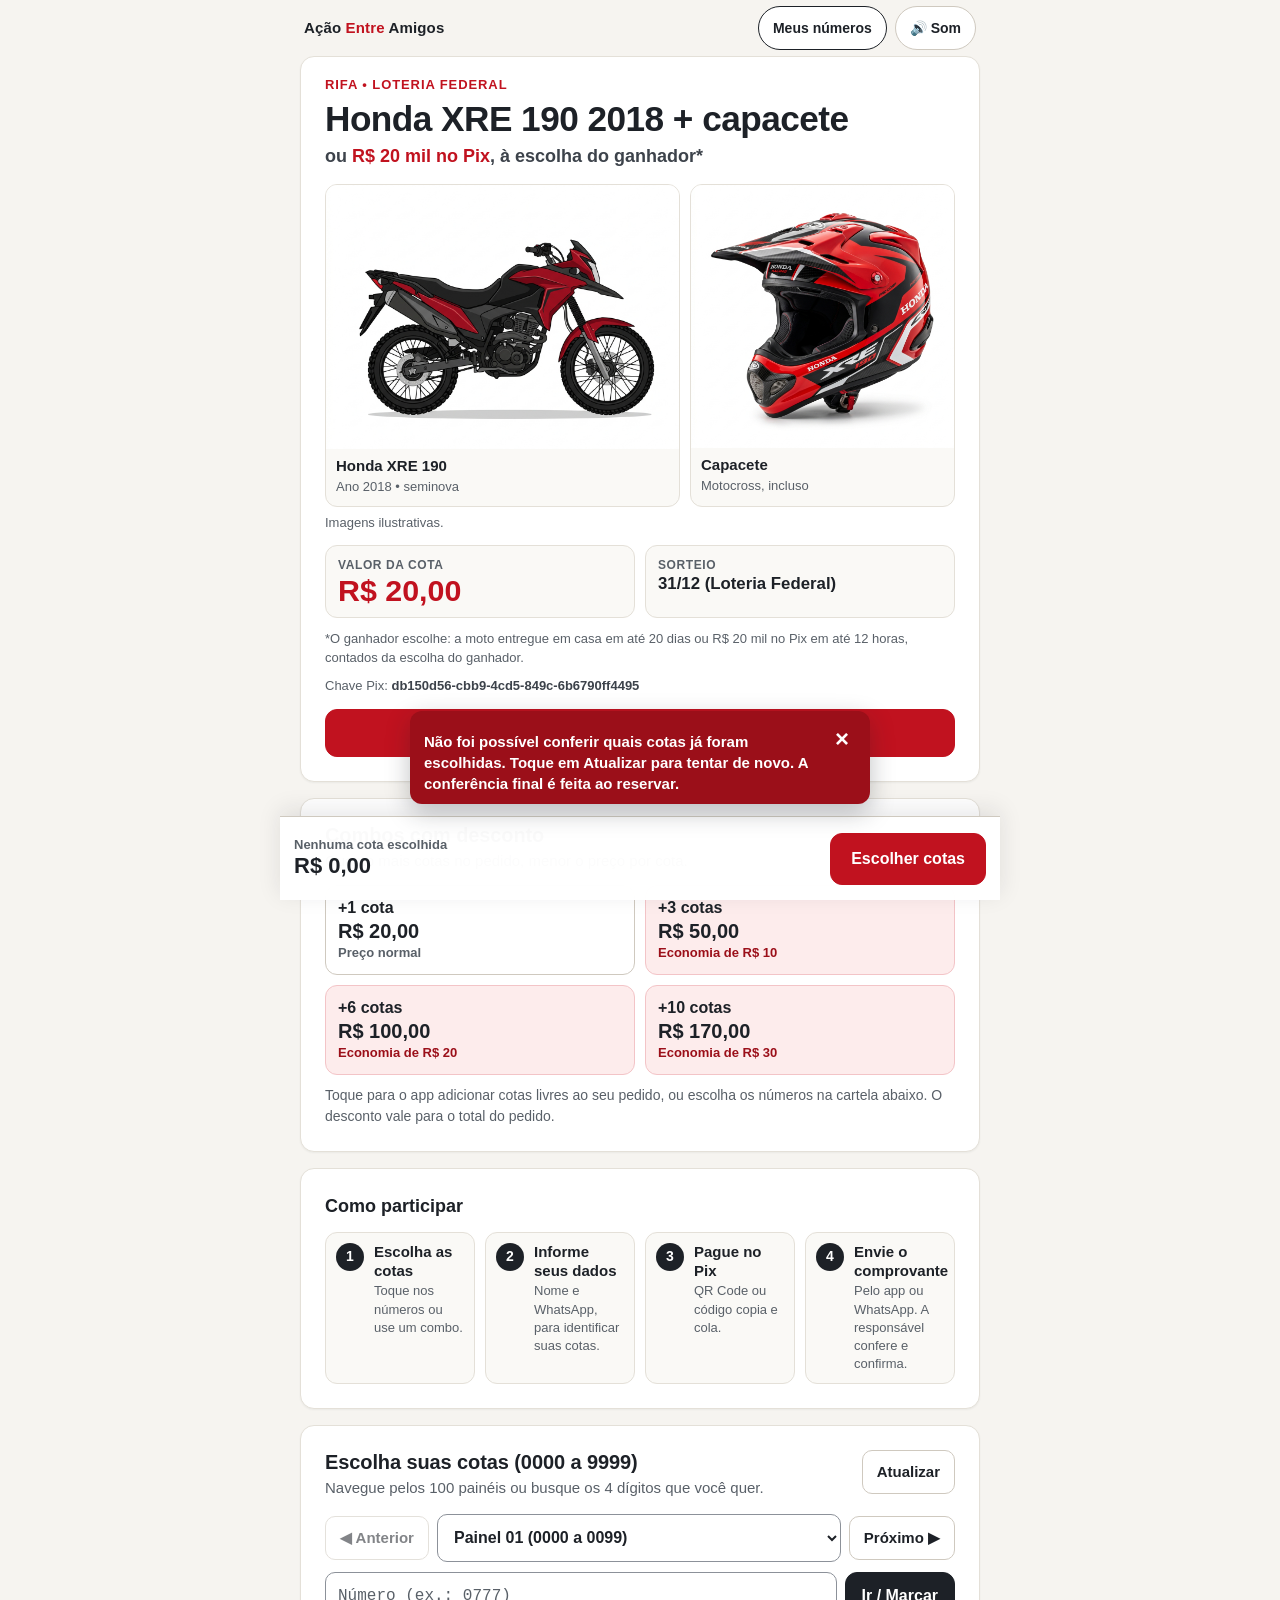
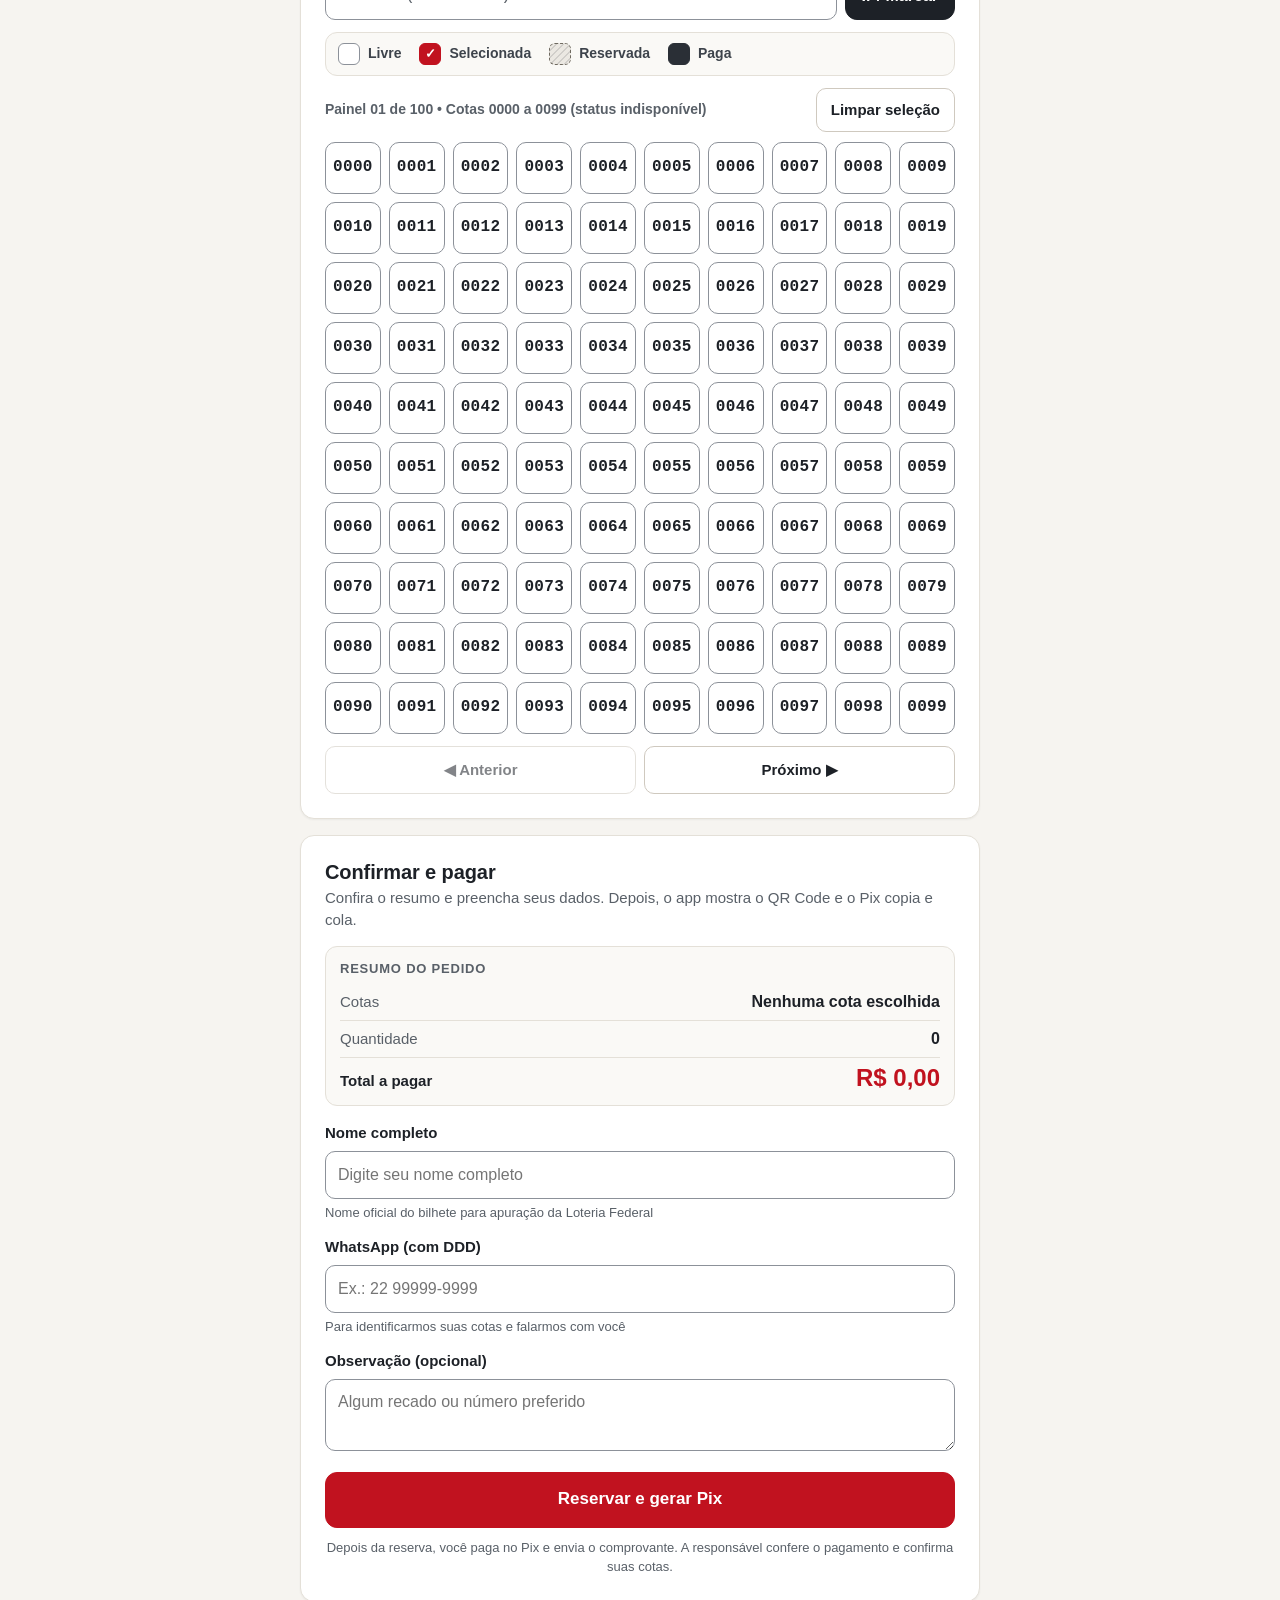
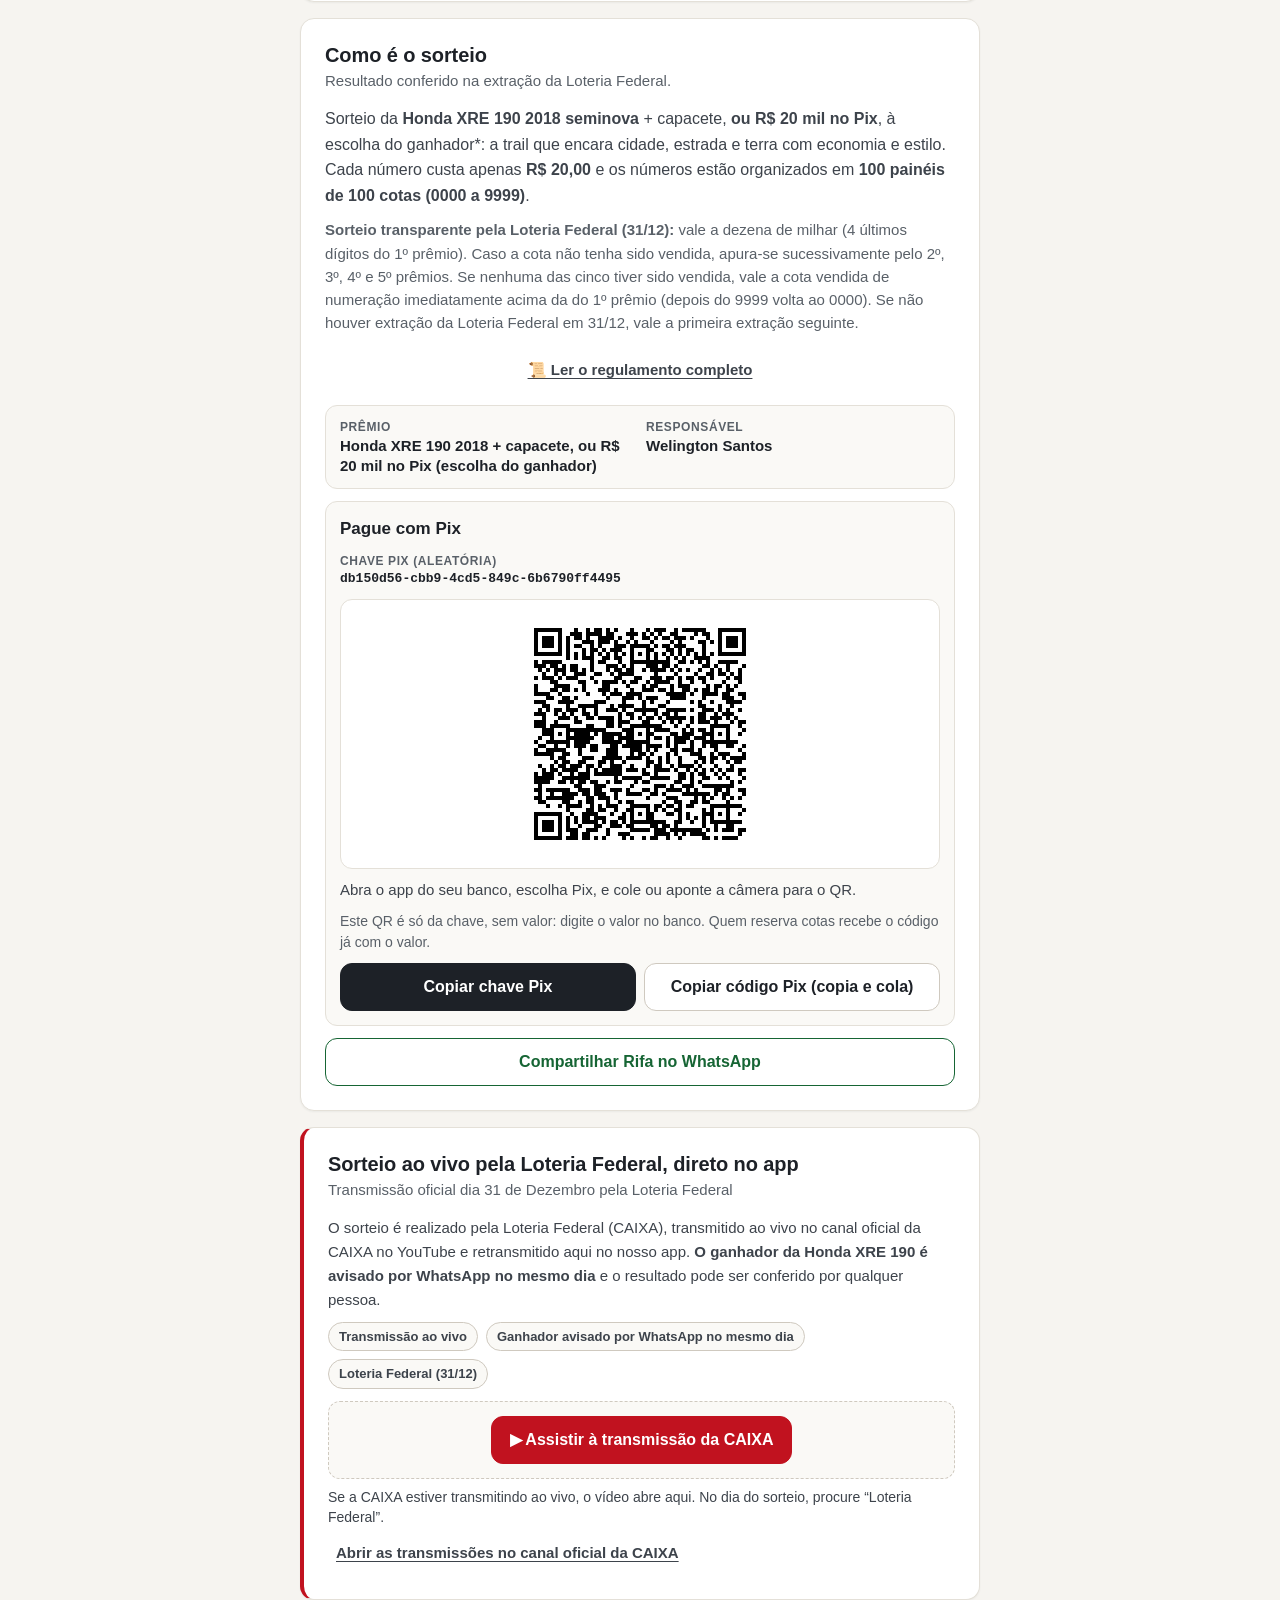
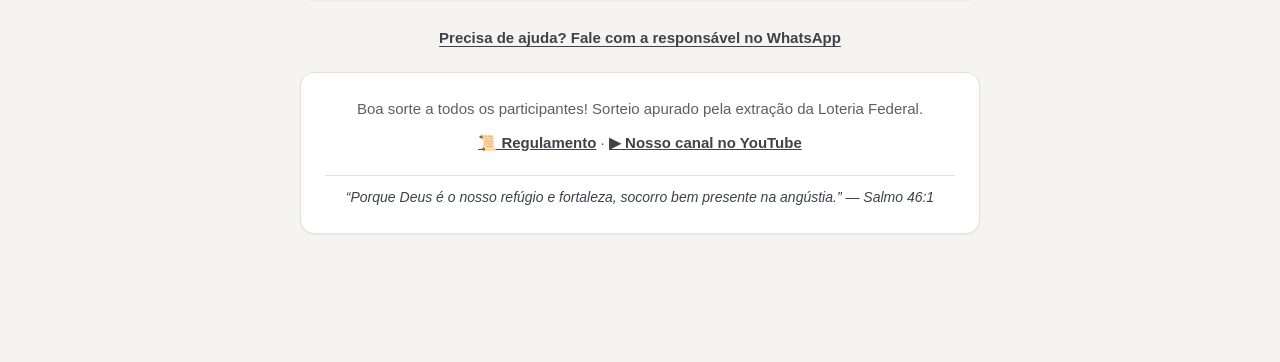
==== commit ad4da5e5: "feat: prazos do premio - moto em casa em ate 20 dias ou Pix de R$ 20 mil em ate 12 horas Co-Authored" ====
--- a/index.html
+++ b/index.html
@@ -109,7 +109,7 @@
         </div>
       </div>
 
-      <p class="fine-print">*O ganhador escolhe: a moto entregue em casa ou R$ 20 mil no Pix. Condições de entrega e de pagamento são combinadas com o responsável.</p>
+      <p class="fine-print">*O ganhador escolhe: a moto entregue em casa em até 20 dias ou R$ 20 mil no Pix em até 12 horas, contados da escolha do ganhador.</p>
       <p class="pix-line">Chave Pix: <strong id="pixHero">db150d56-cbb9-4cd5-849c-6b6790ff4495</strong></p>
 
       <a class="button button-main hero-cta" href="#cartela">Escolher minhas cotas</a>
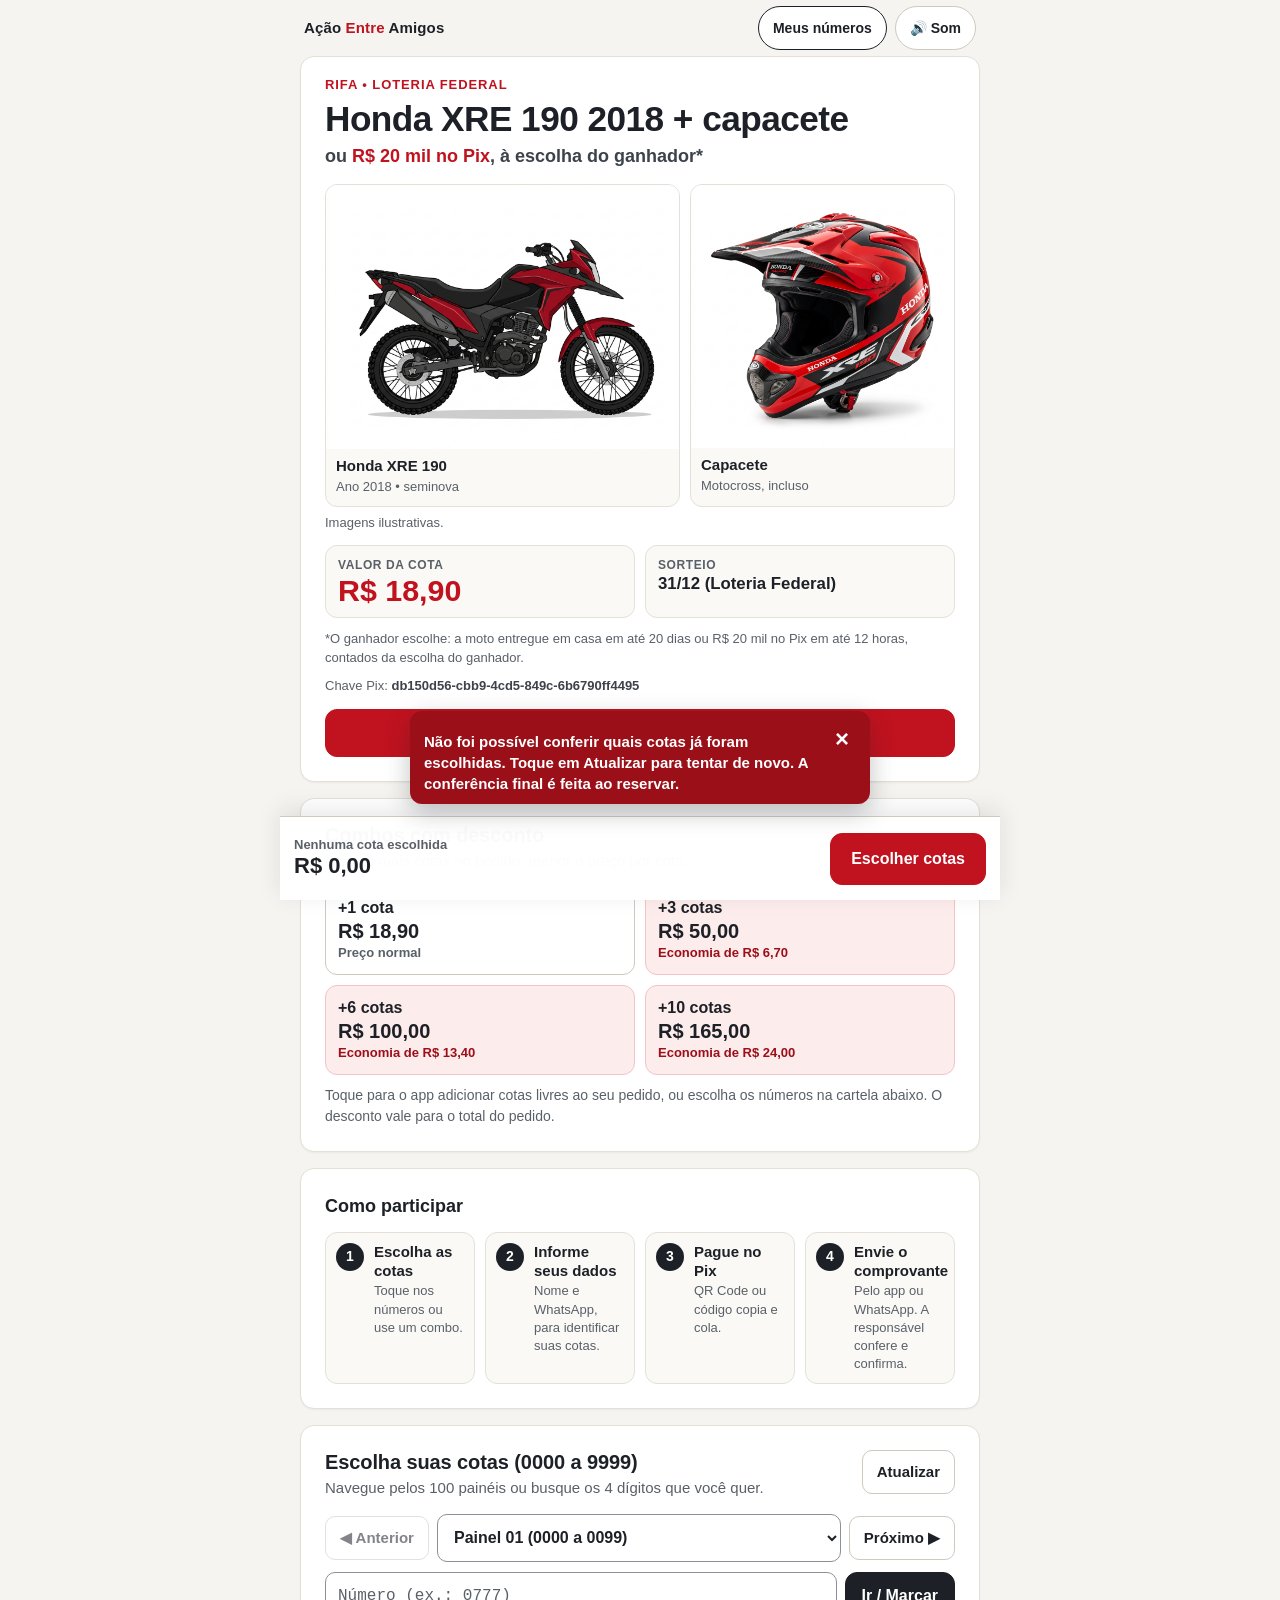
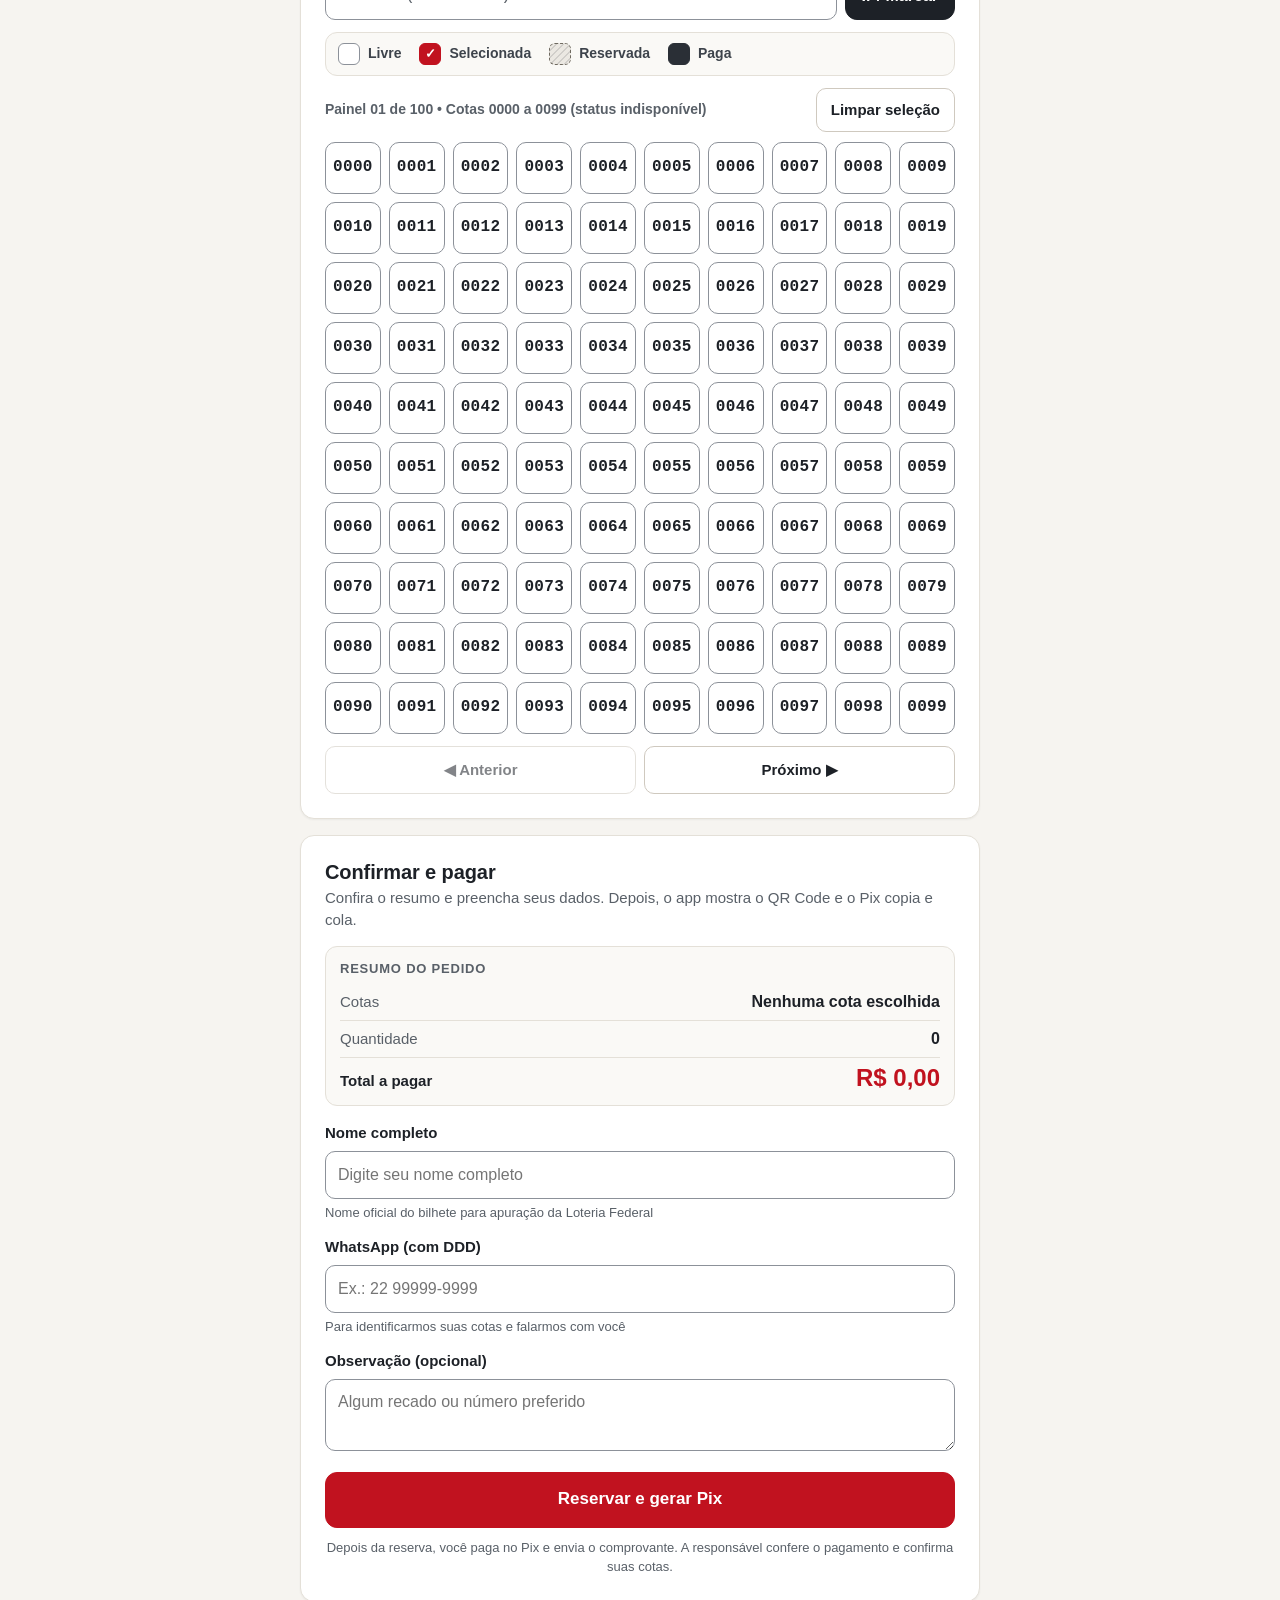
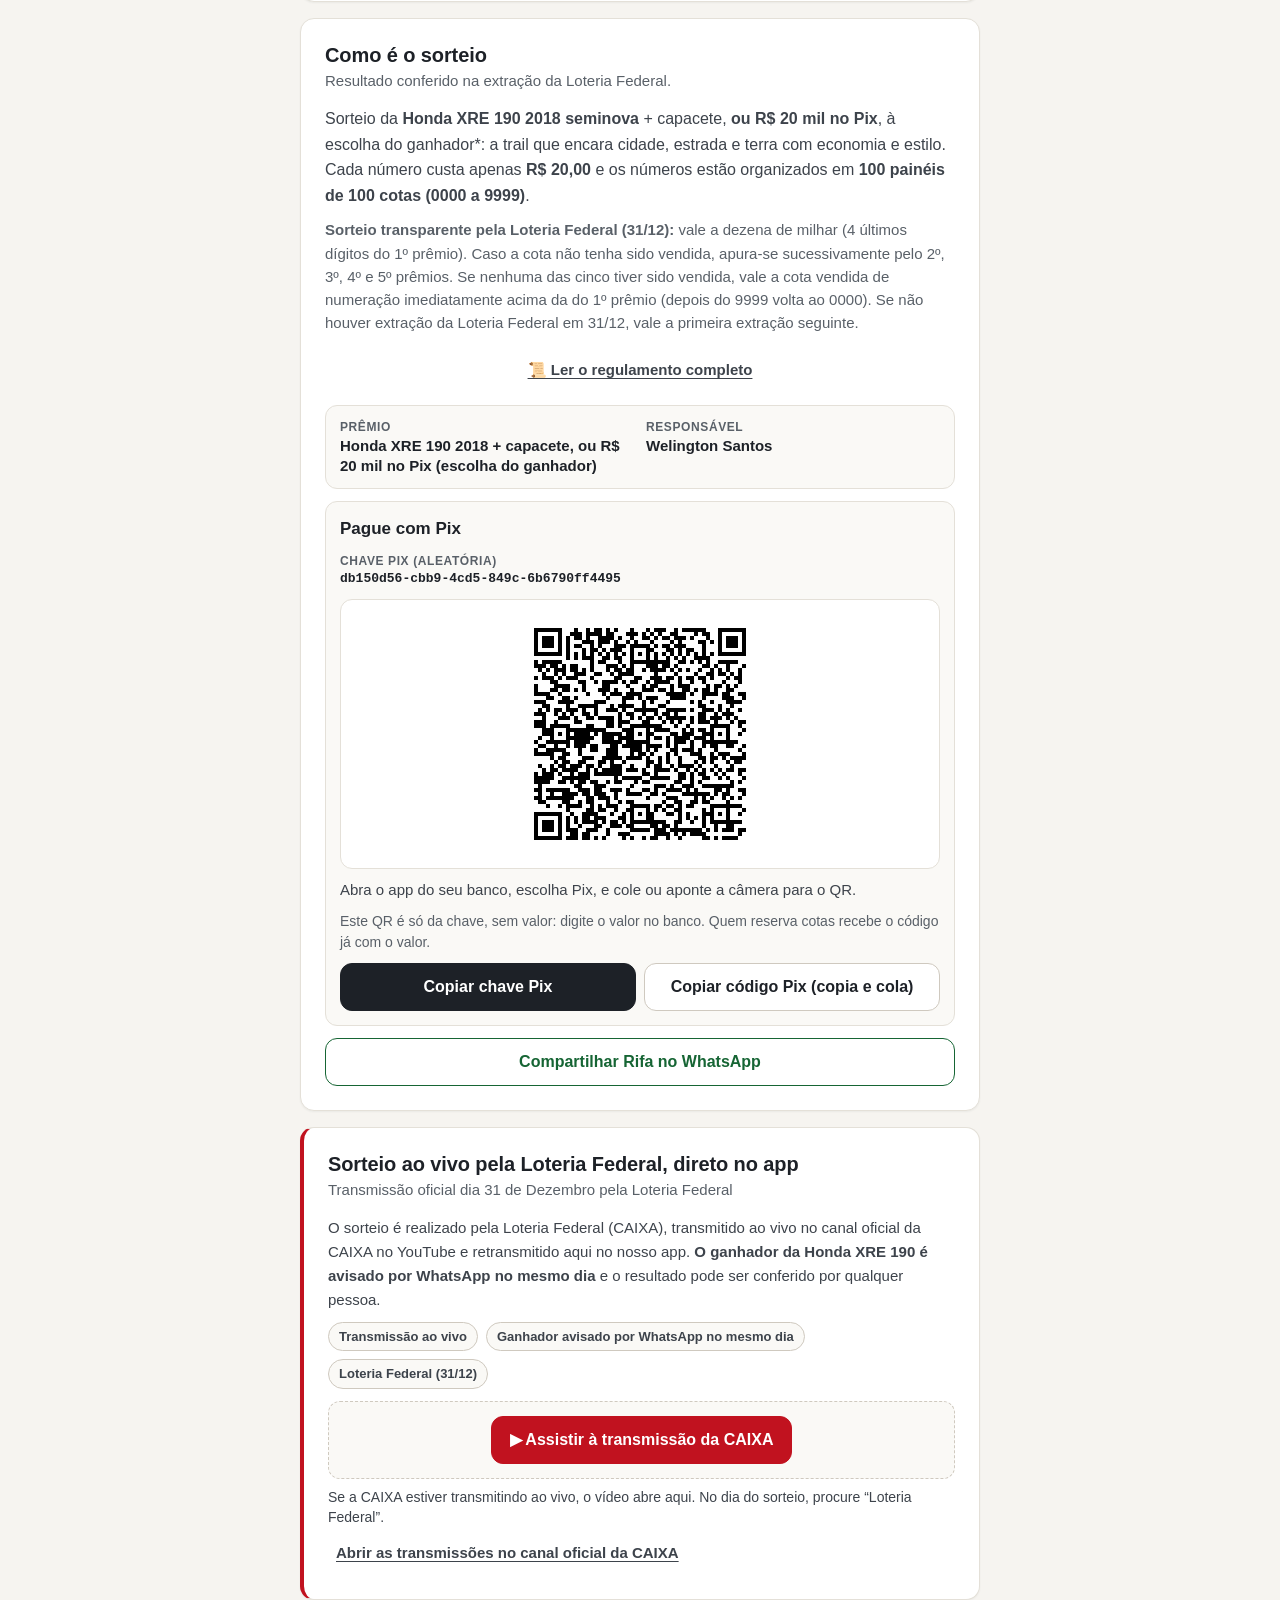
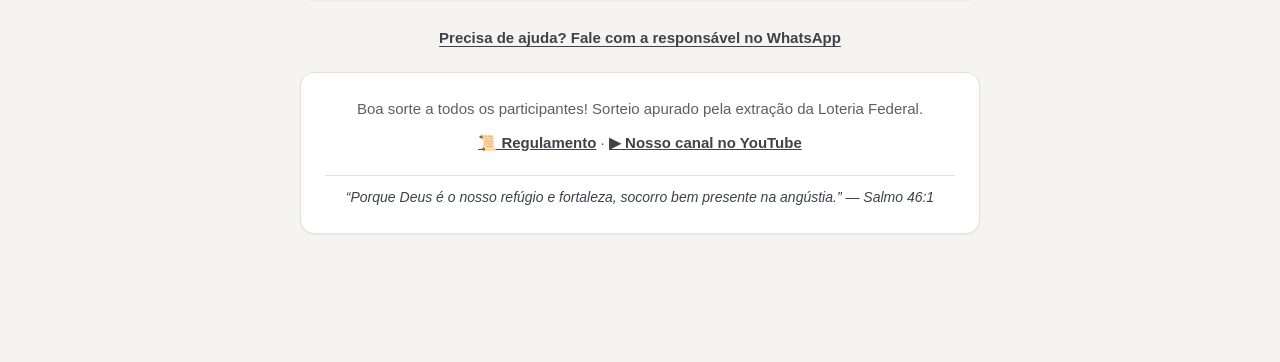
==== commit 7726aea4: "feat: cota R$ 18,90 e combo de 10 por R$ 165 (servidor v3, cartela, cartazes, regulamento) Co-Author" ====
--- a/index.html
+++ b/index.html
@@ -101,7 +101,7 @@
       <div class="price-row">
         <div class="stat stat-price">
           <span>Valor da cota</span>
-          <strong id="valorNumeroHero">R$ 20,00</strong>
+          <strong id="valorNumeroHero">R$ 18,90</strong>
         </div>
         <div class="stat">
           <span>Sorteio</span>
@@ -149,23 +149,23 @@
         <div class="combo-grid" role="group" aria-label="Adicionar cotas com desconto">
           <button class="combo" type="button" data-quick-pick="1">
             <span class="combo-qty">+1 cota</span>
-            <span class="combo-price">R$ 20,00</span>
+            <span class="combo-price">R$ 18,90</span>
             <span class="combo-note">Preço normal</span>
           </button>
           <button class="combo is-deal" type="button" data-quick-pick="3">
             <span class="combo-qty">+3 cotas</span>
             <span class="combo-price">R$ 50,00</span>
-            <span class="combo-note">Economia de R$ 10</span>
+            <span class="combo-note">Economia de R$ 6,70</span>
           </button>
           <button class="combo is-deal" type="button" data-quick-pick="6">
             <span class="combo-qty">+6 cotas</span>
             <span class="combo-price">R$ 100,00</span>
-            <span class="combo-note">Economia de R$ 20</span>
+            <span class="combo-note">Economia de R$ 13,40</span>
           </button>
           <button class="combo is-deal" type="button" data-quick-pick="10">
             <span class="combo-qty">+10 cotas</span>
-            <span class="combo-price">R$ 170,00</span>
-            <span class="combo-note">Economia de R$ 30</span>
+            <span class="combo-price">R$ 165,00</span>
+            <span class="combo-note">Economia de R$ 24,00</span>
           </button>
         </div>
         <p class="combo-hint">Toque para o app adicionar cotas livres ao seu pedido, ou escolha os números na cartela abaixo. O desconto vale para o total do pedido.</p>
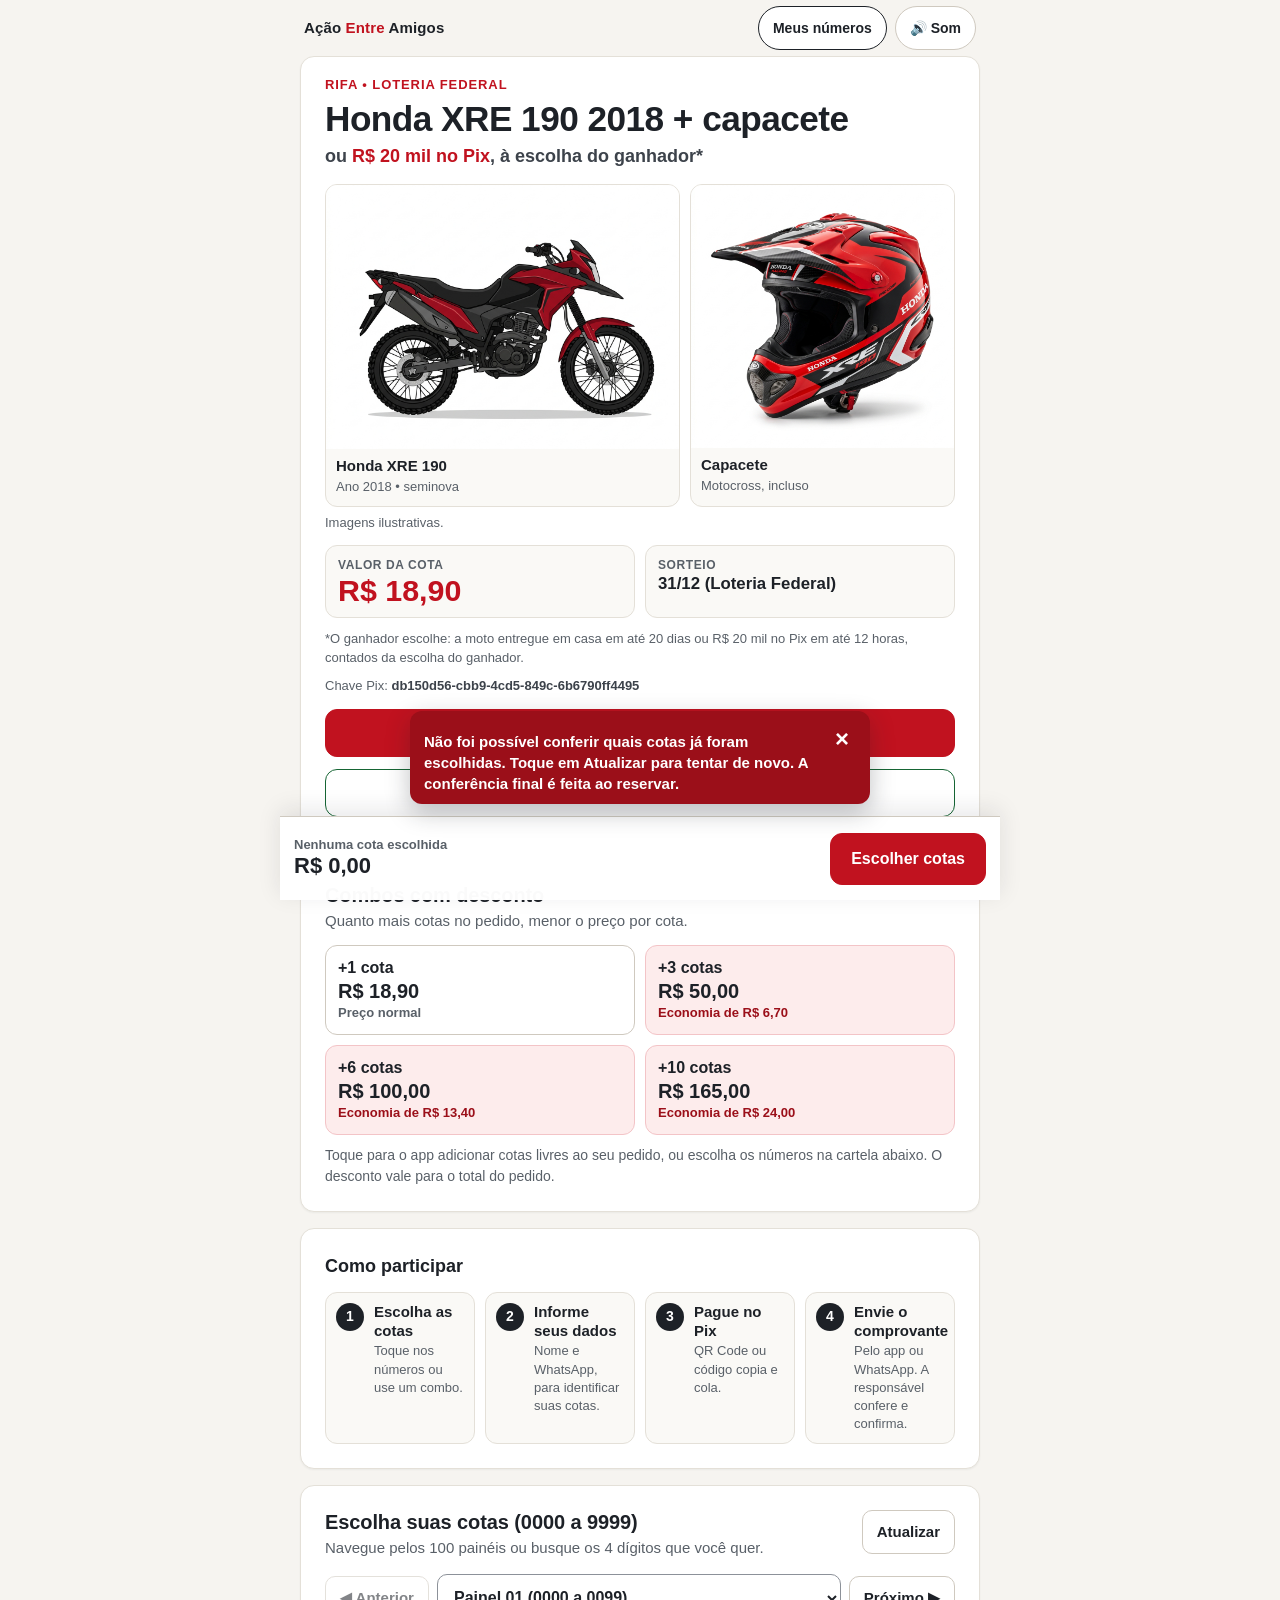
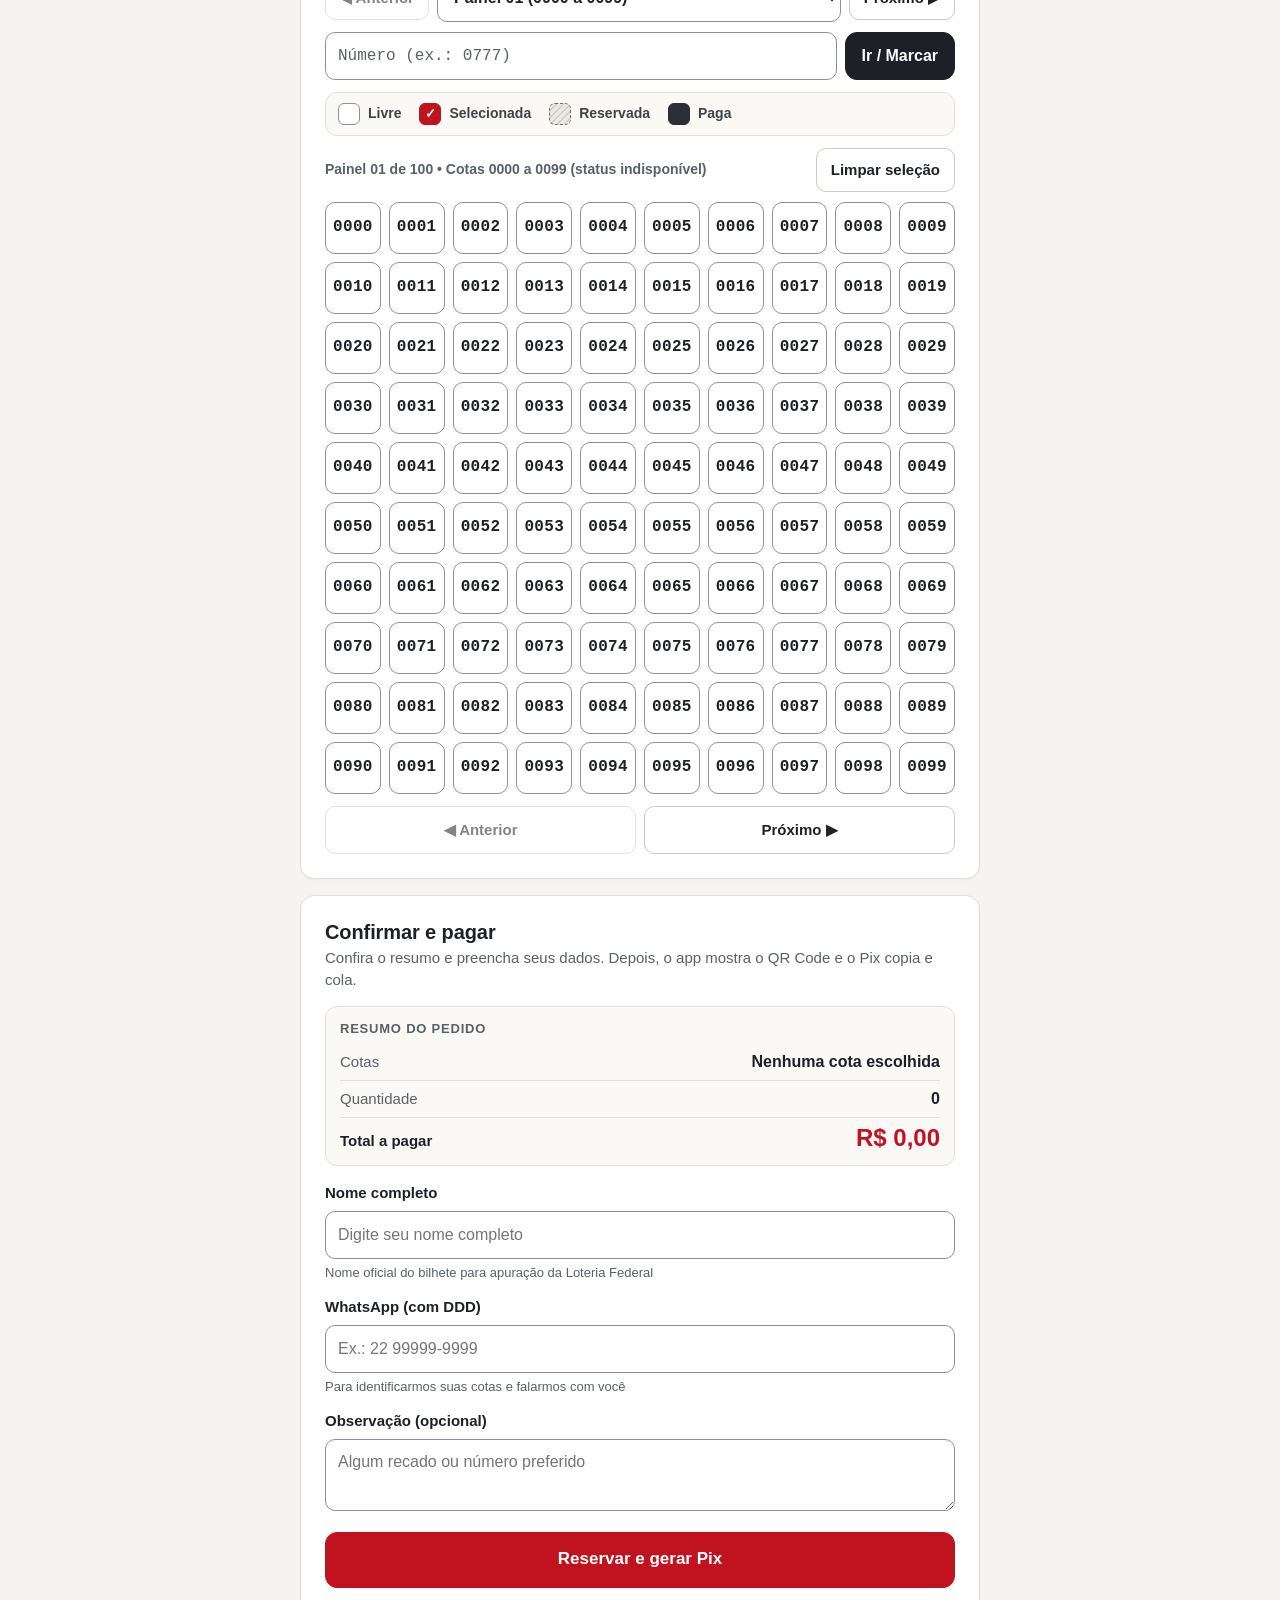
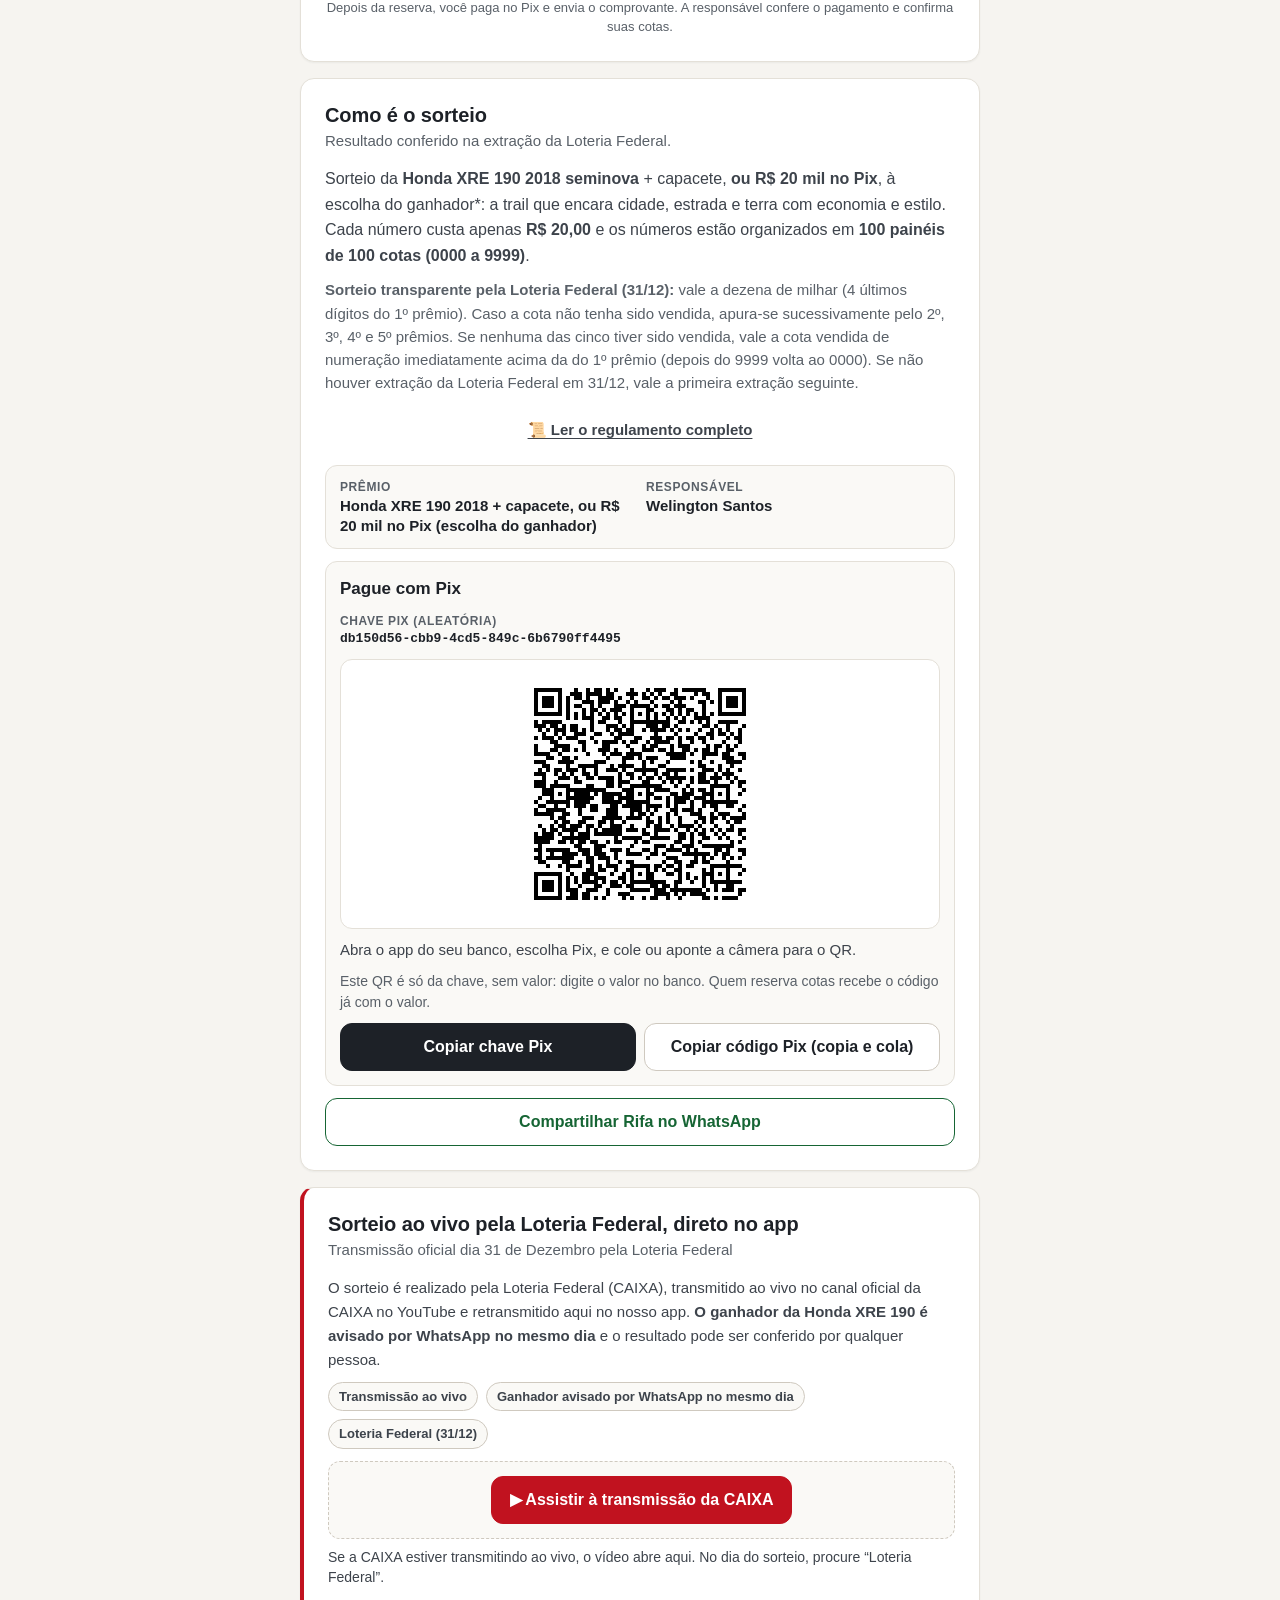
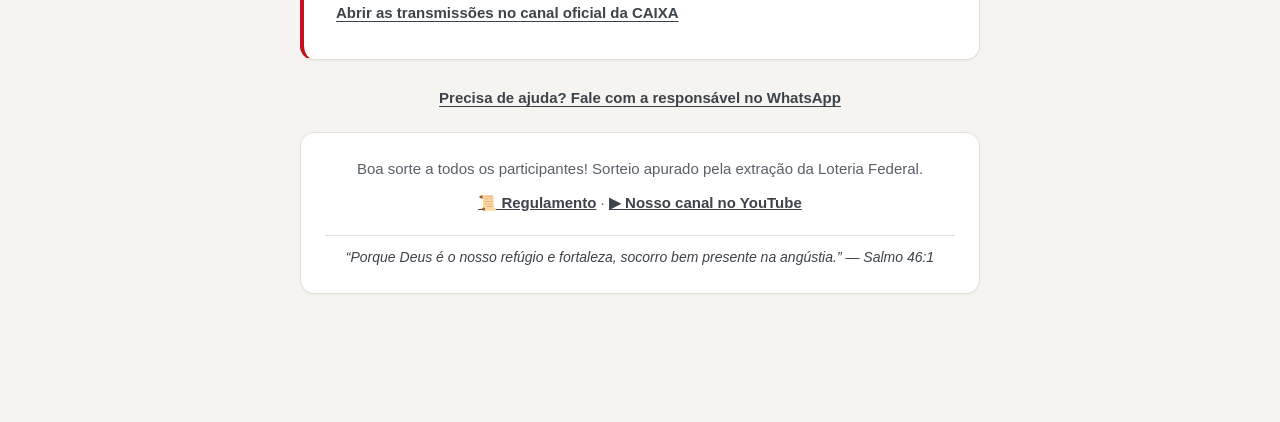
==== commit e76369a1: "feat: botao Compartilhar no WhatsApp no topo; mensagem sem chave Pix Co-Authored-By: Claude Sonnet 5" ====
--- a/index.html
+++ b/index.html
@@ -113,6 +113,7 @@
       <p class="pix-line">Chave Pix: <strong id="pixHero">db150d56-cbb9-4cd5-849c-6b6790ff4495</strong></p>
 
       <a class="button button-main hero-cta" href="#cartela">Escolher minhas cotas</a>
+      <button class="button button-whatsapp button-full share-btn" type="button" id="shareHeroBtn">Compartilhar no WhatsApp</button>
     </header>
 
     <main>
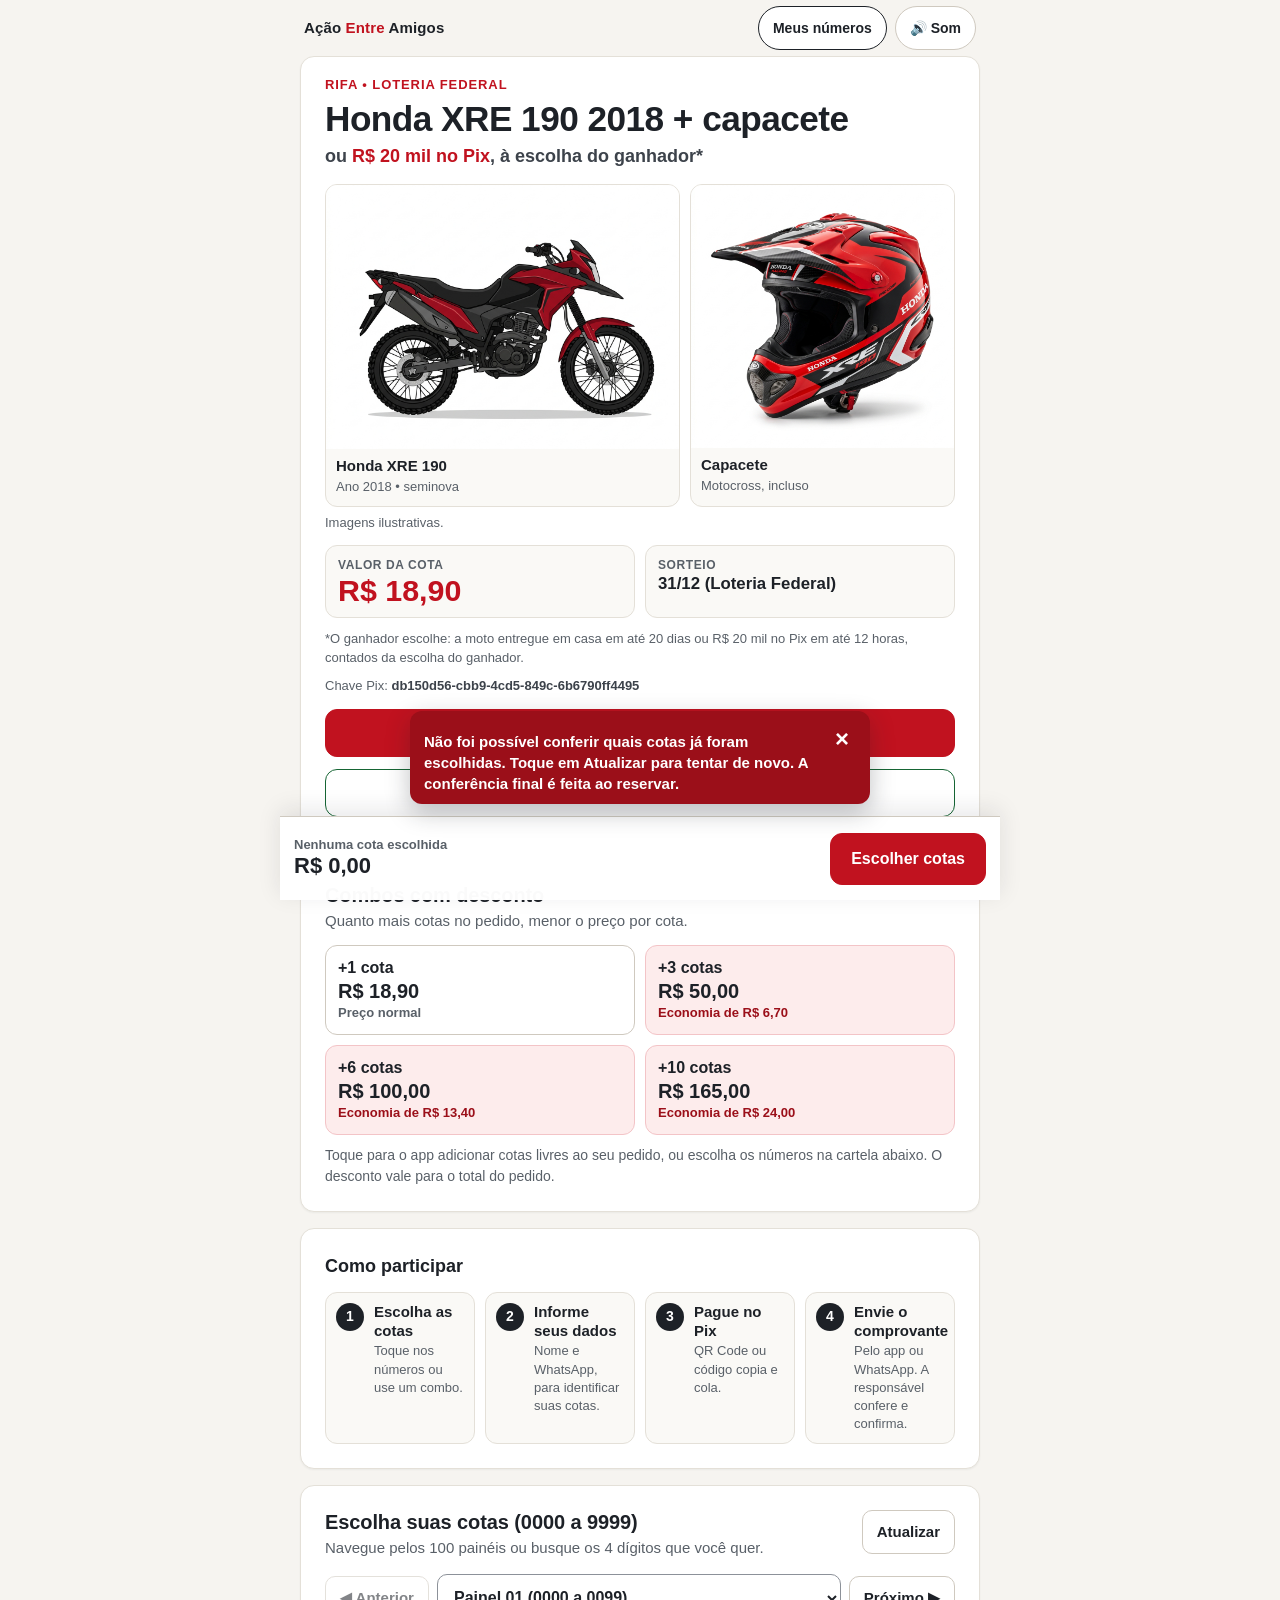
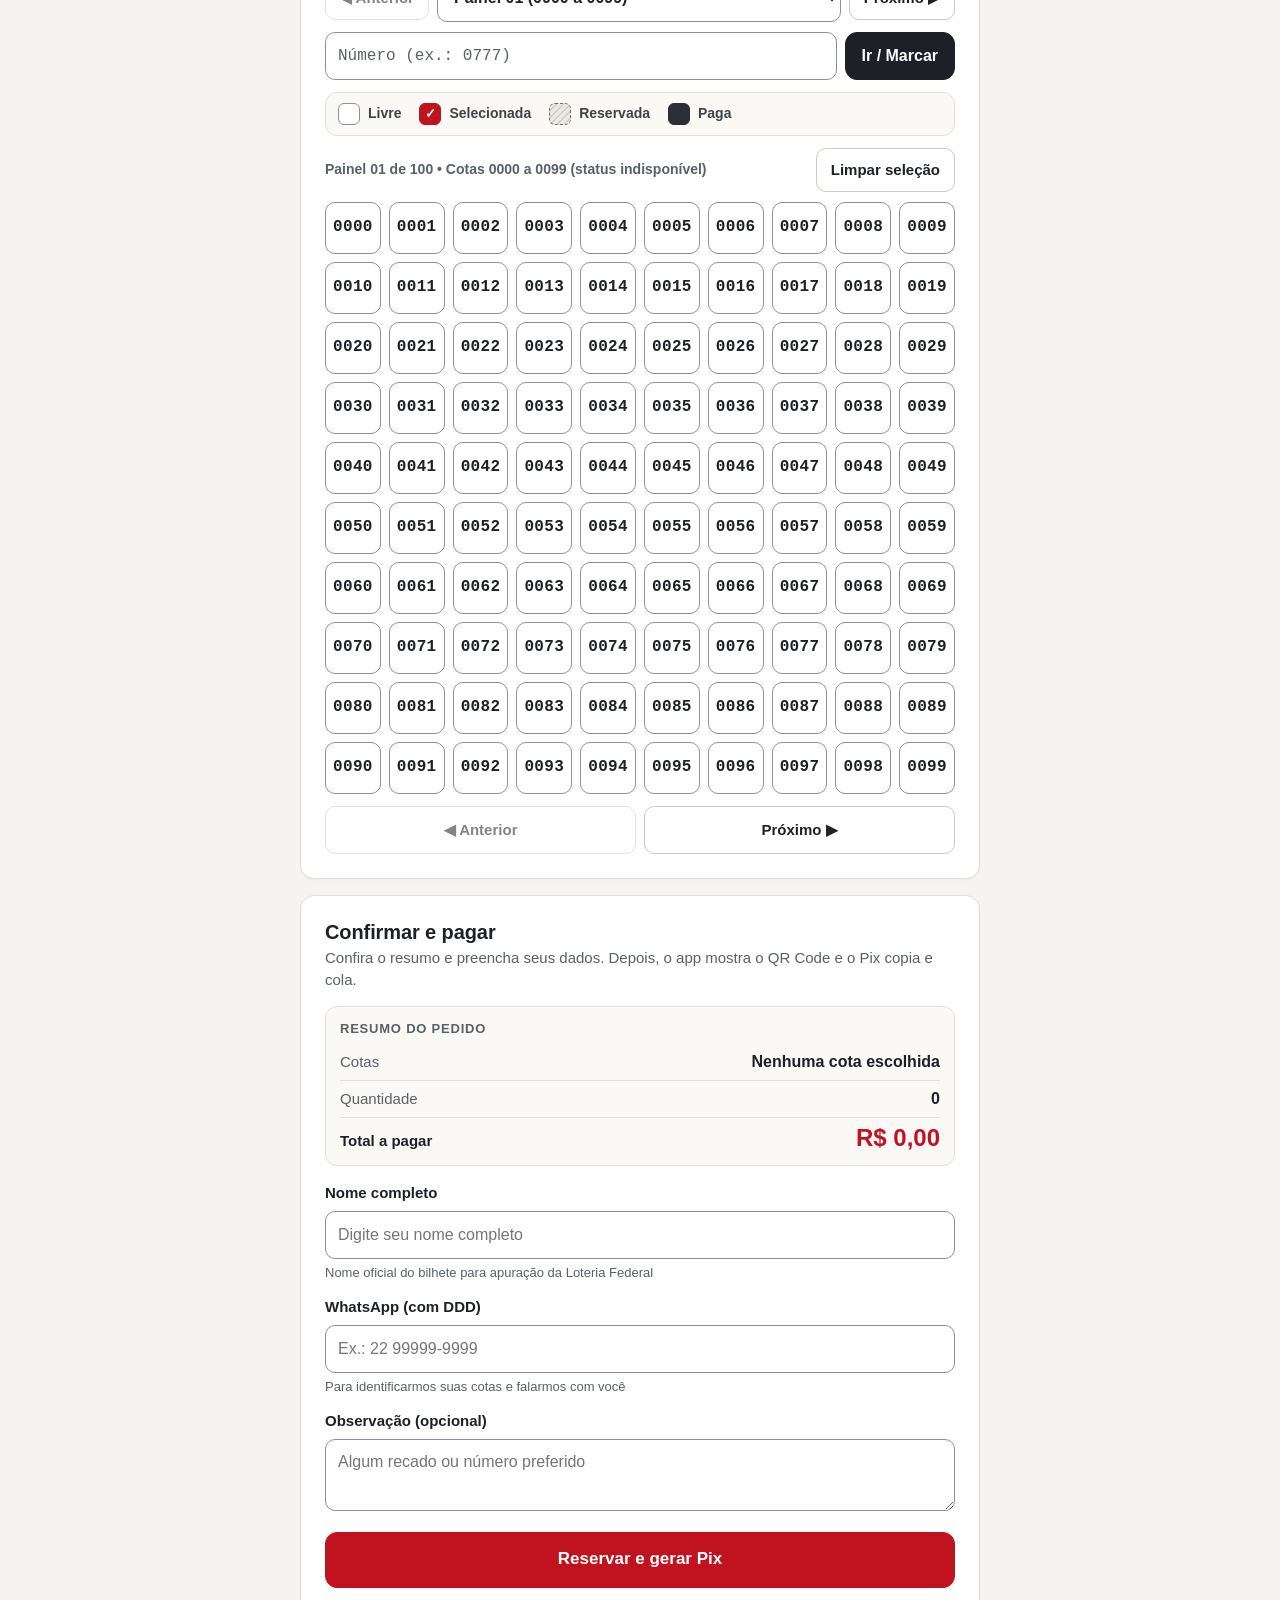
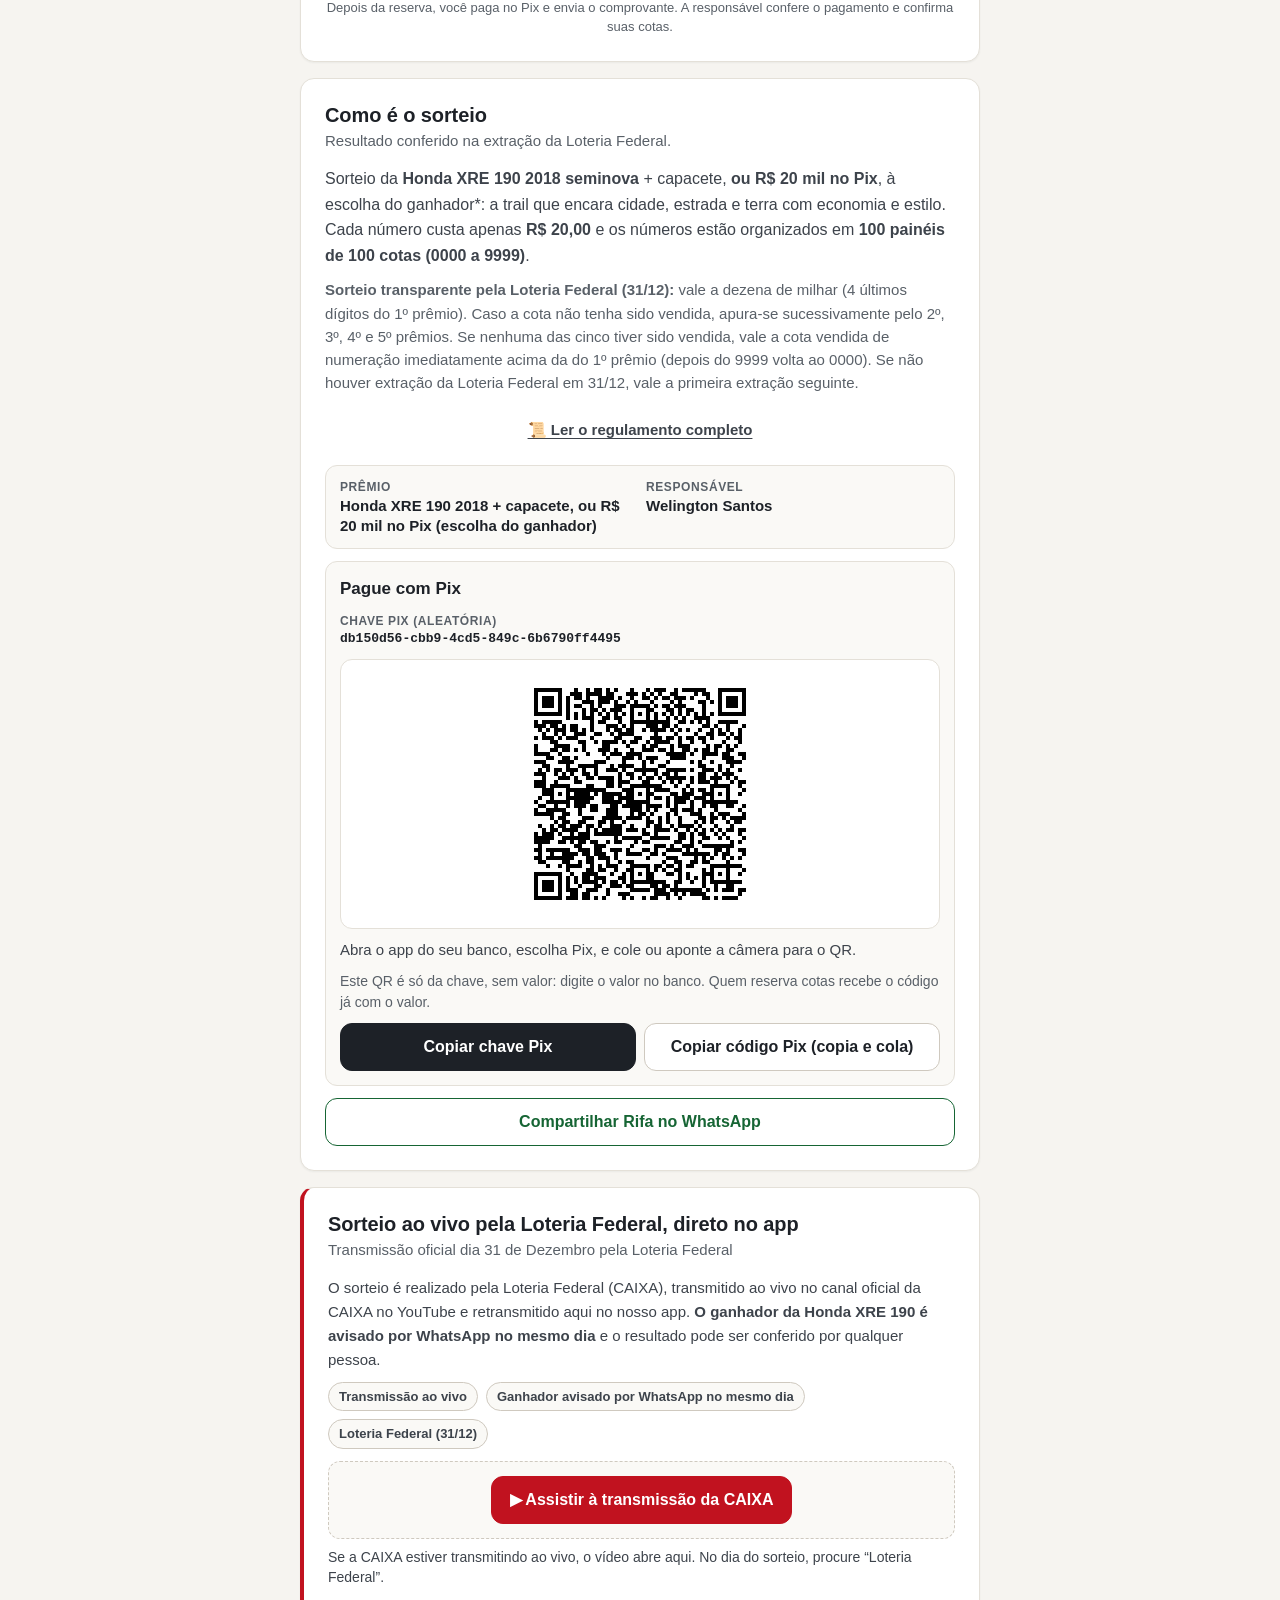
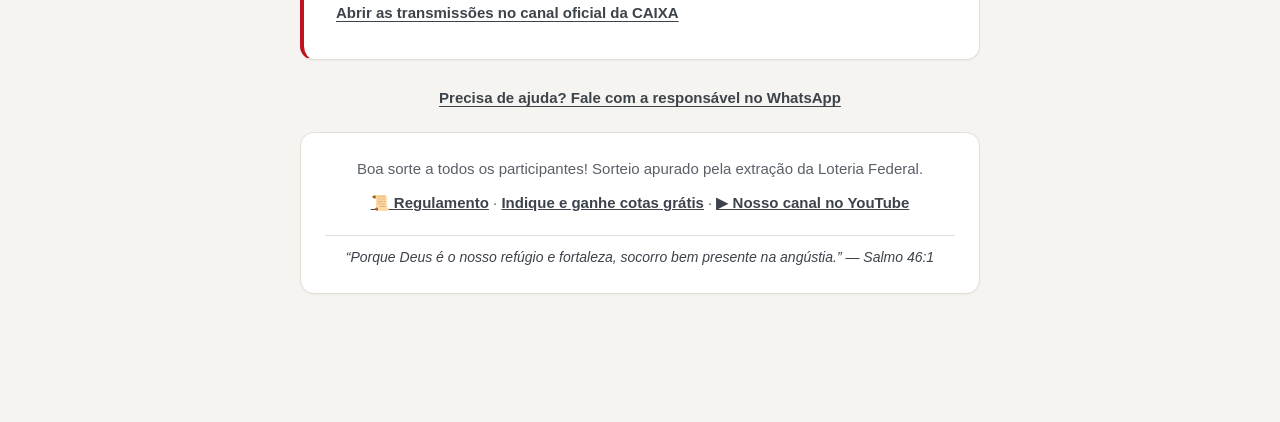
==== commit abda72bb: "feat: programa de vendedores (indique e ganhe 5 cotas gratis a cada 100 pagas) Co-Authored-By: Claud" ====
--- a/index.html
+++ b/index.html
@@ -342,7 +342,7 @@
       <p>
         Boa sorte a todos os participantes! Sorteio apurado pela extração da Loteria Federal.
         <br>
-        <a href="regulamento.html">📜 Regulamento</a> · <a href="https://www.youtube.com/channel/UCCMlE4cU_AjNzmsqOkjYFRw" target="_blank" rel="noopener noreferrer">▶ Nosso canal no YouTube</a>
+        <a href="regulamento.html">📜 Regulamento</a> · <a href="vendedor.html">Indique e ganhe cotas grátis</a> · <a href="https://www.youtube.com/channel/UCCMlE4cU_AjNzmsqOkjYFRw" target="_blank" rel="noopener noreferrer">▶ Nosso canal no YouTube</a>
       </p>
       <blockquote>“Porque Deus é o nosso refúgio e fortaleza, socorro bem presente na angústia.” — Salmo 46:1</blockquote>
     </footer>
